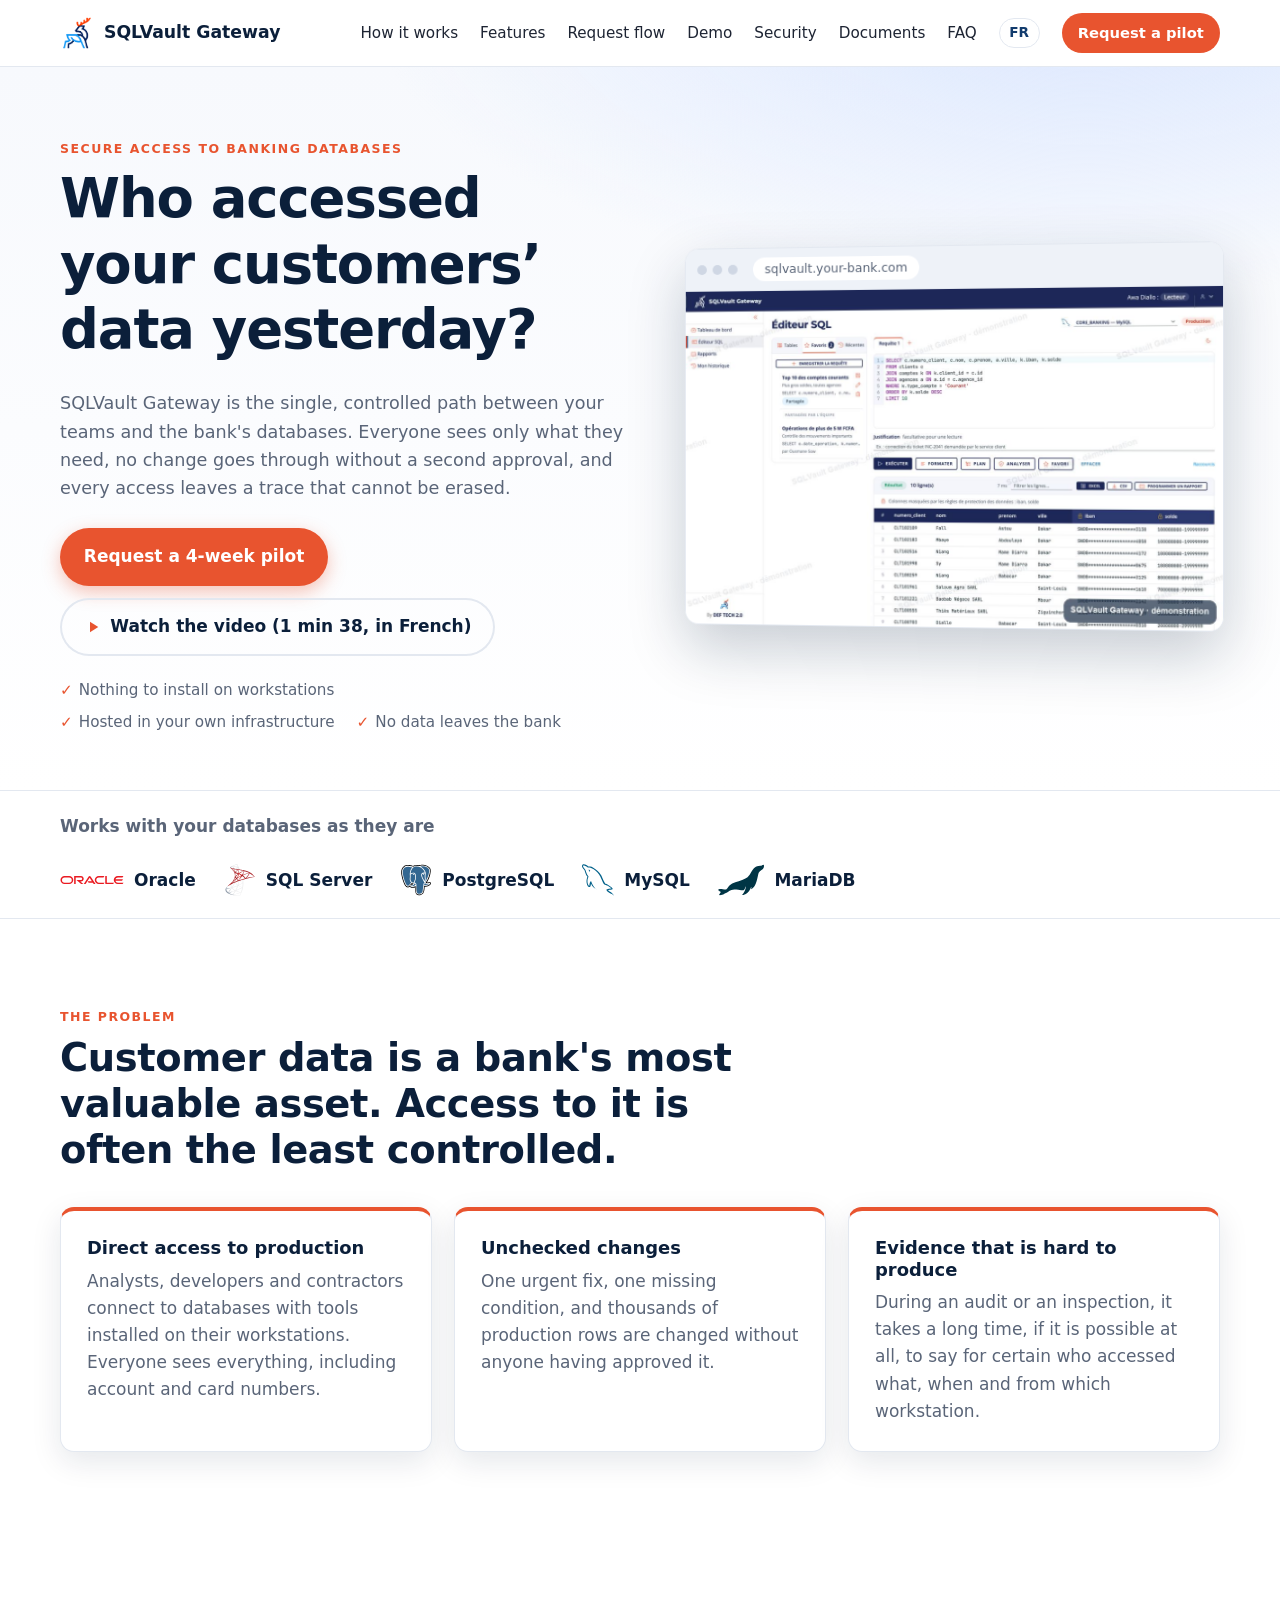
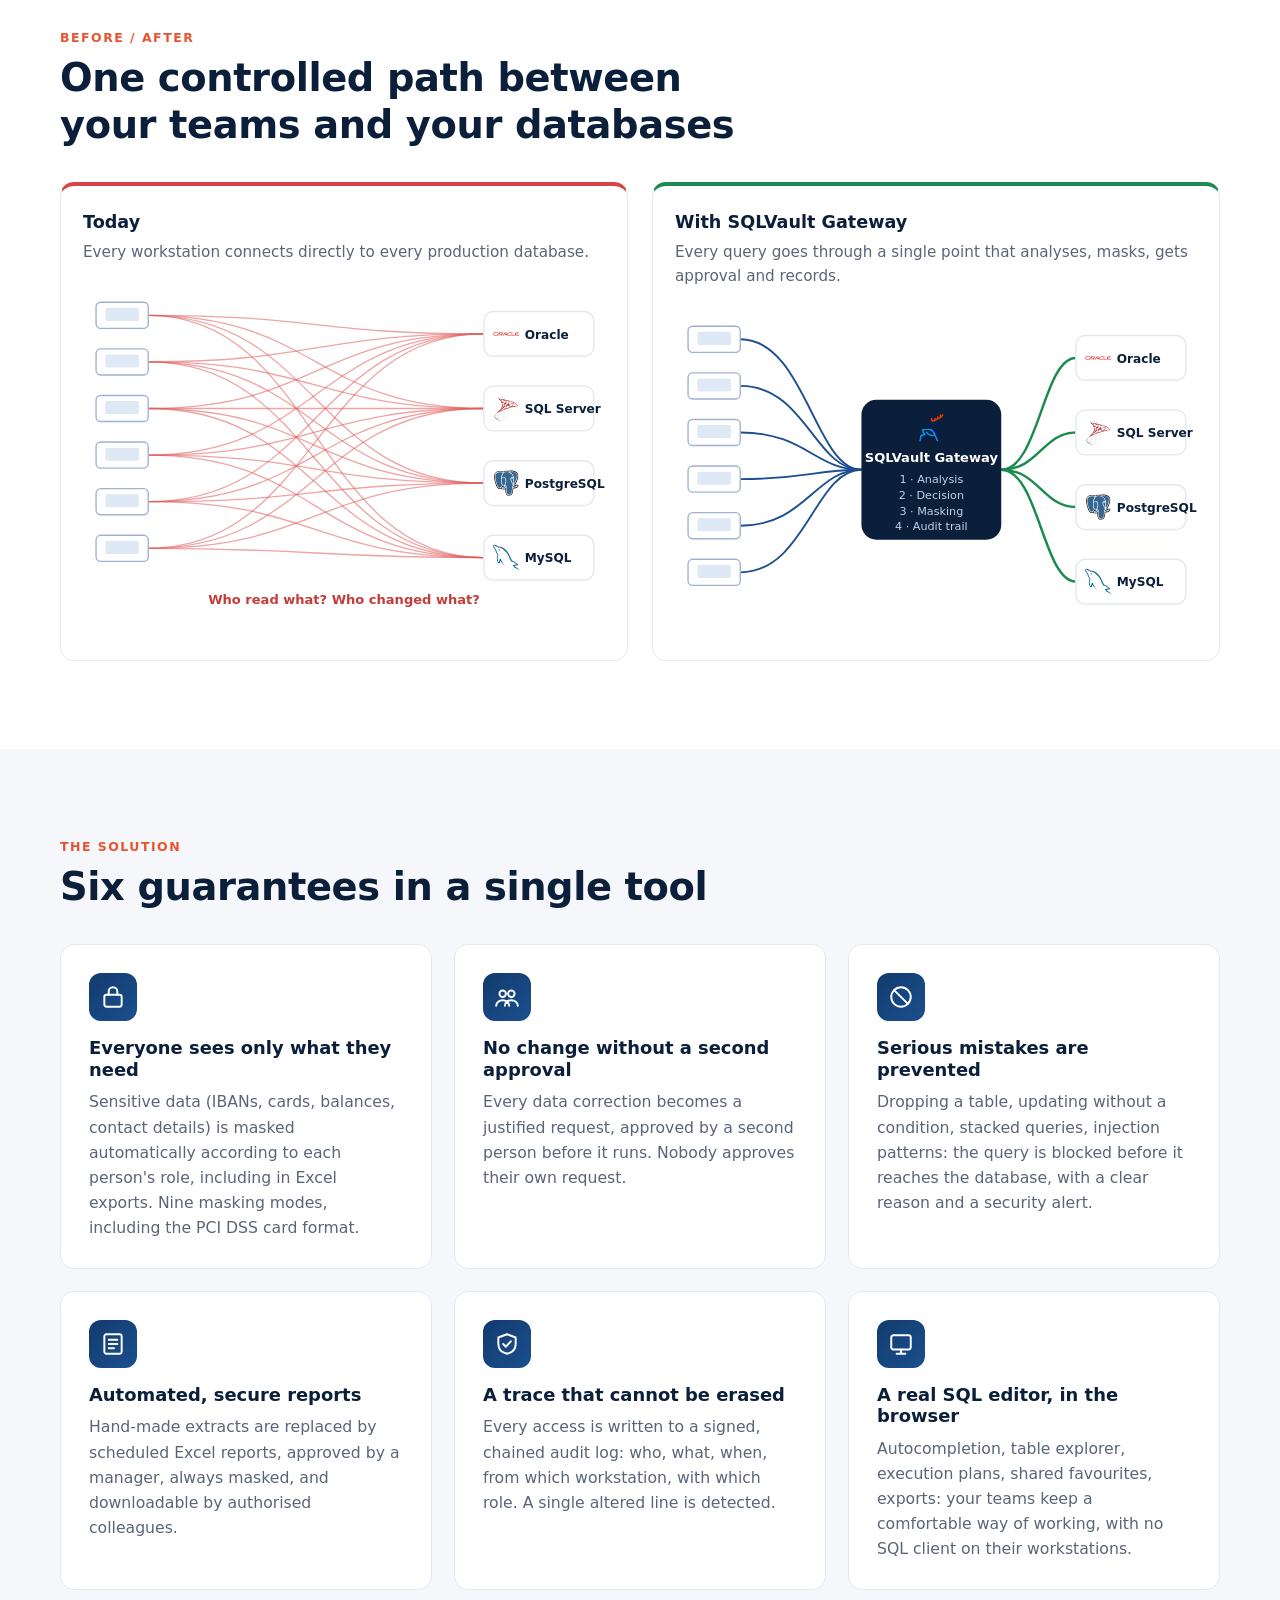
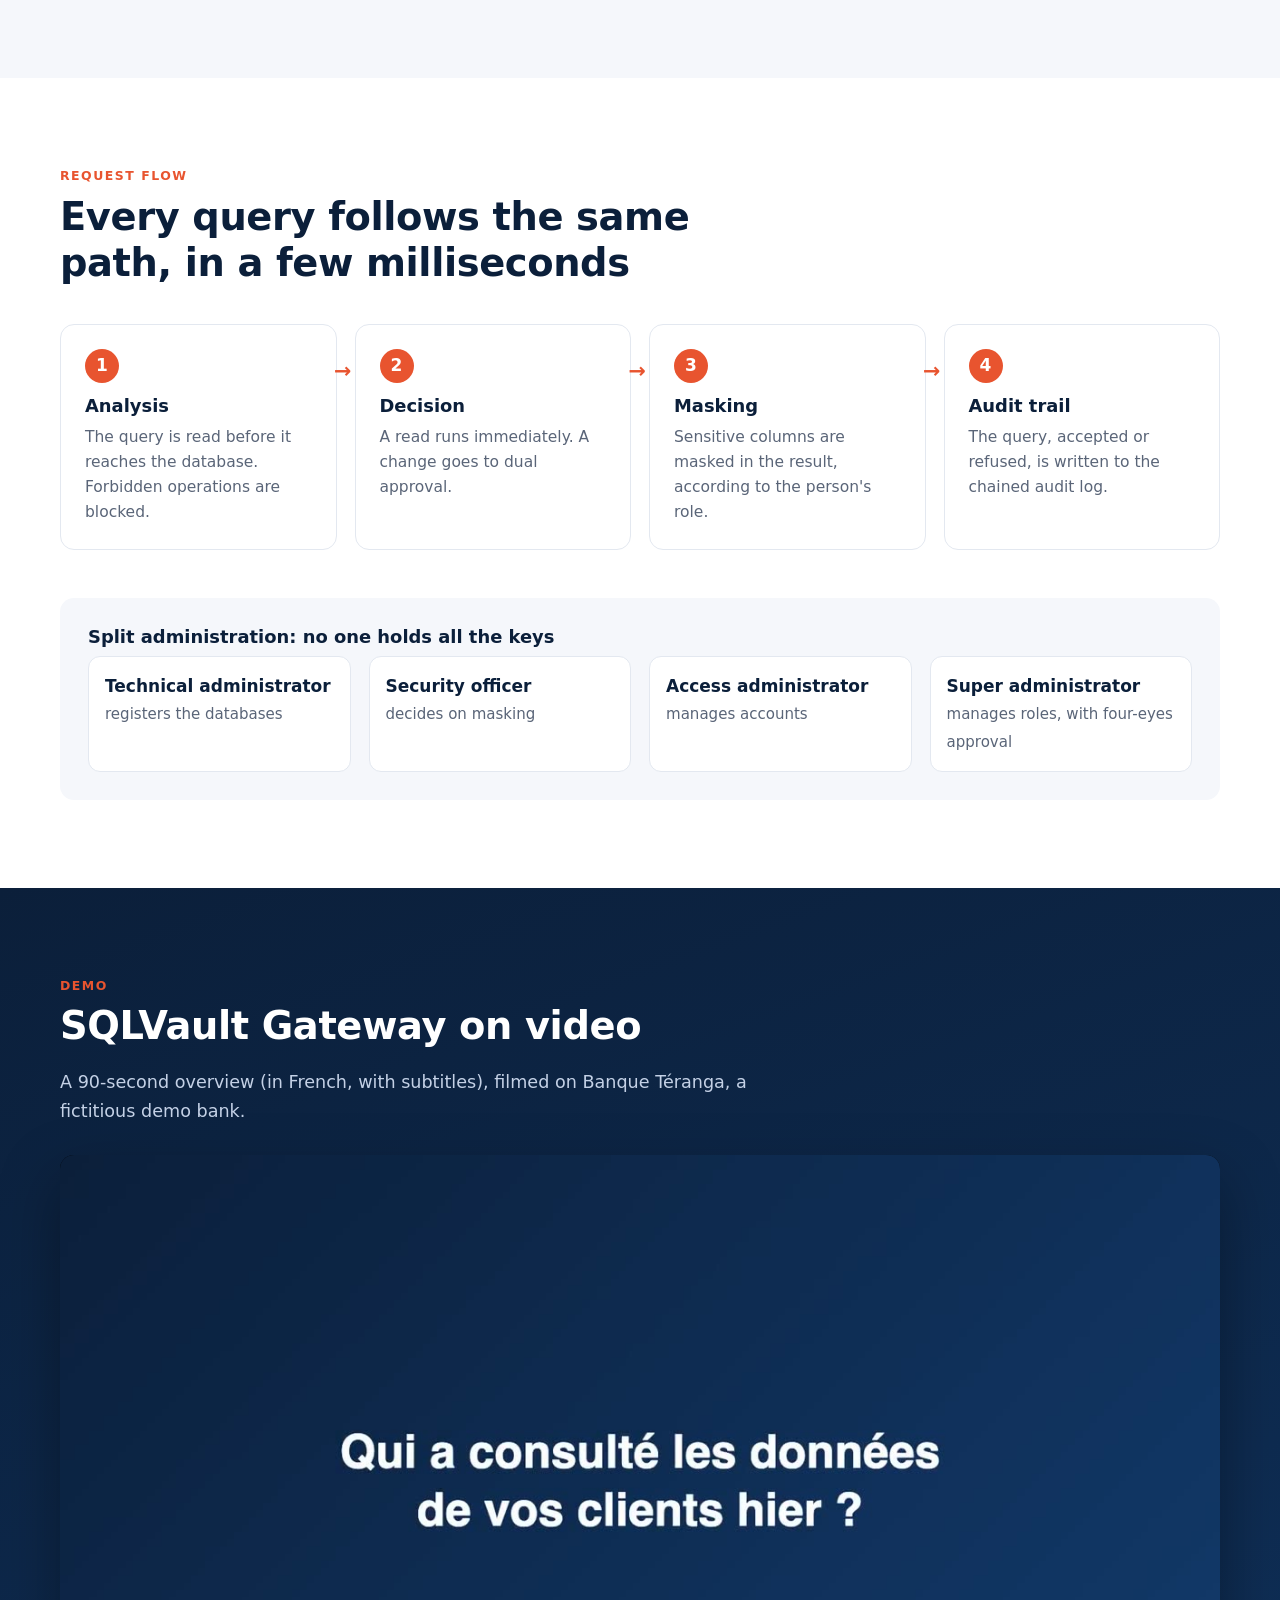
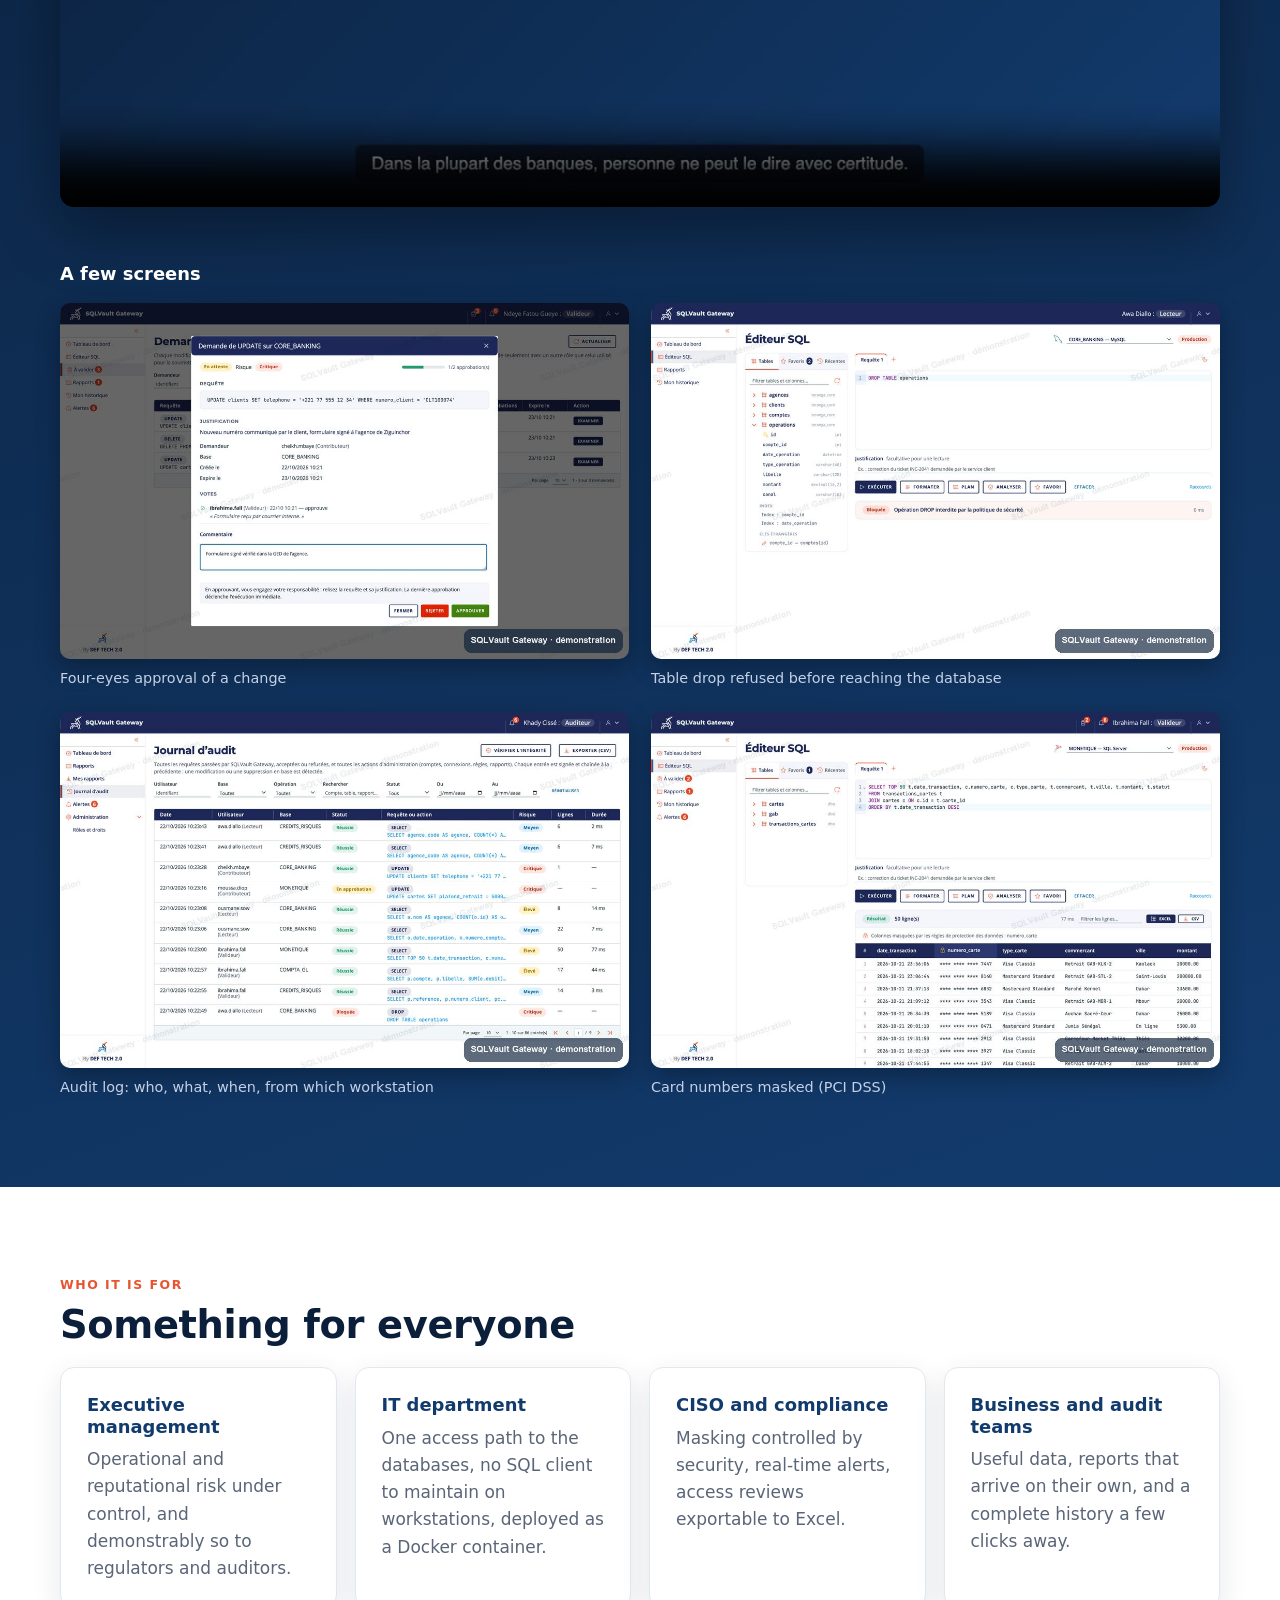
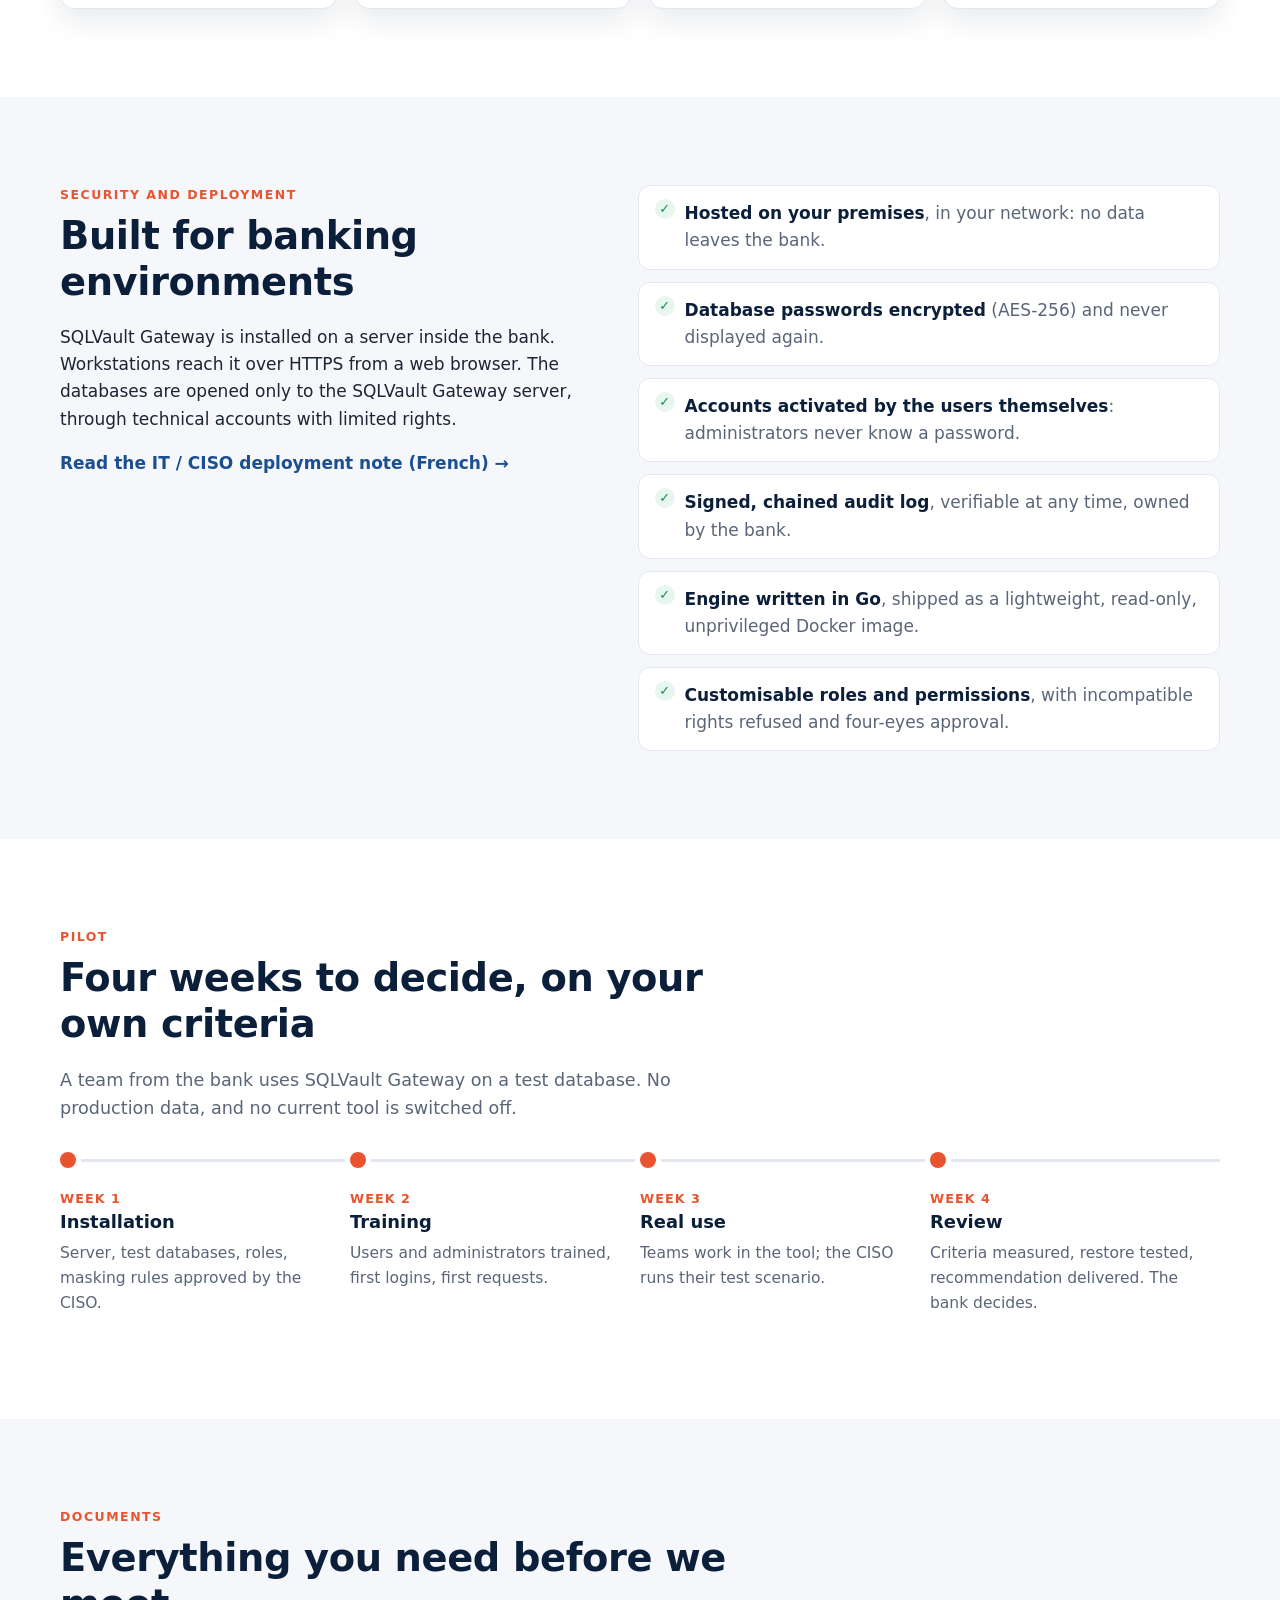
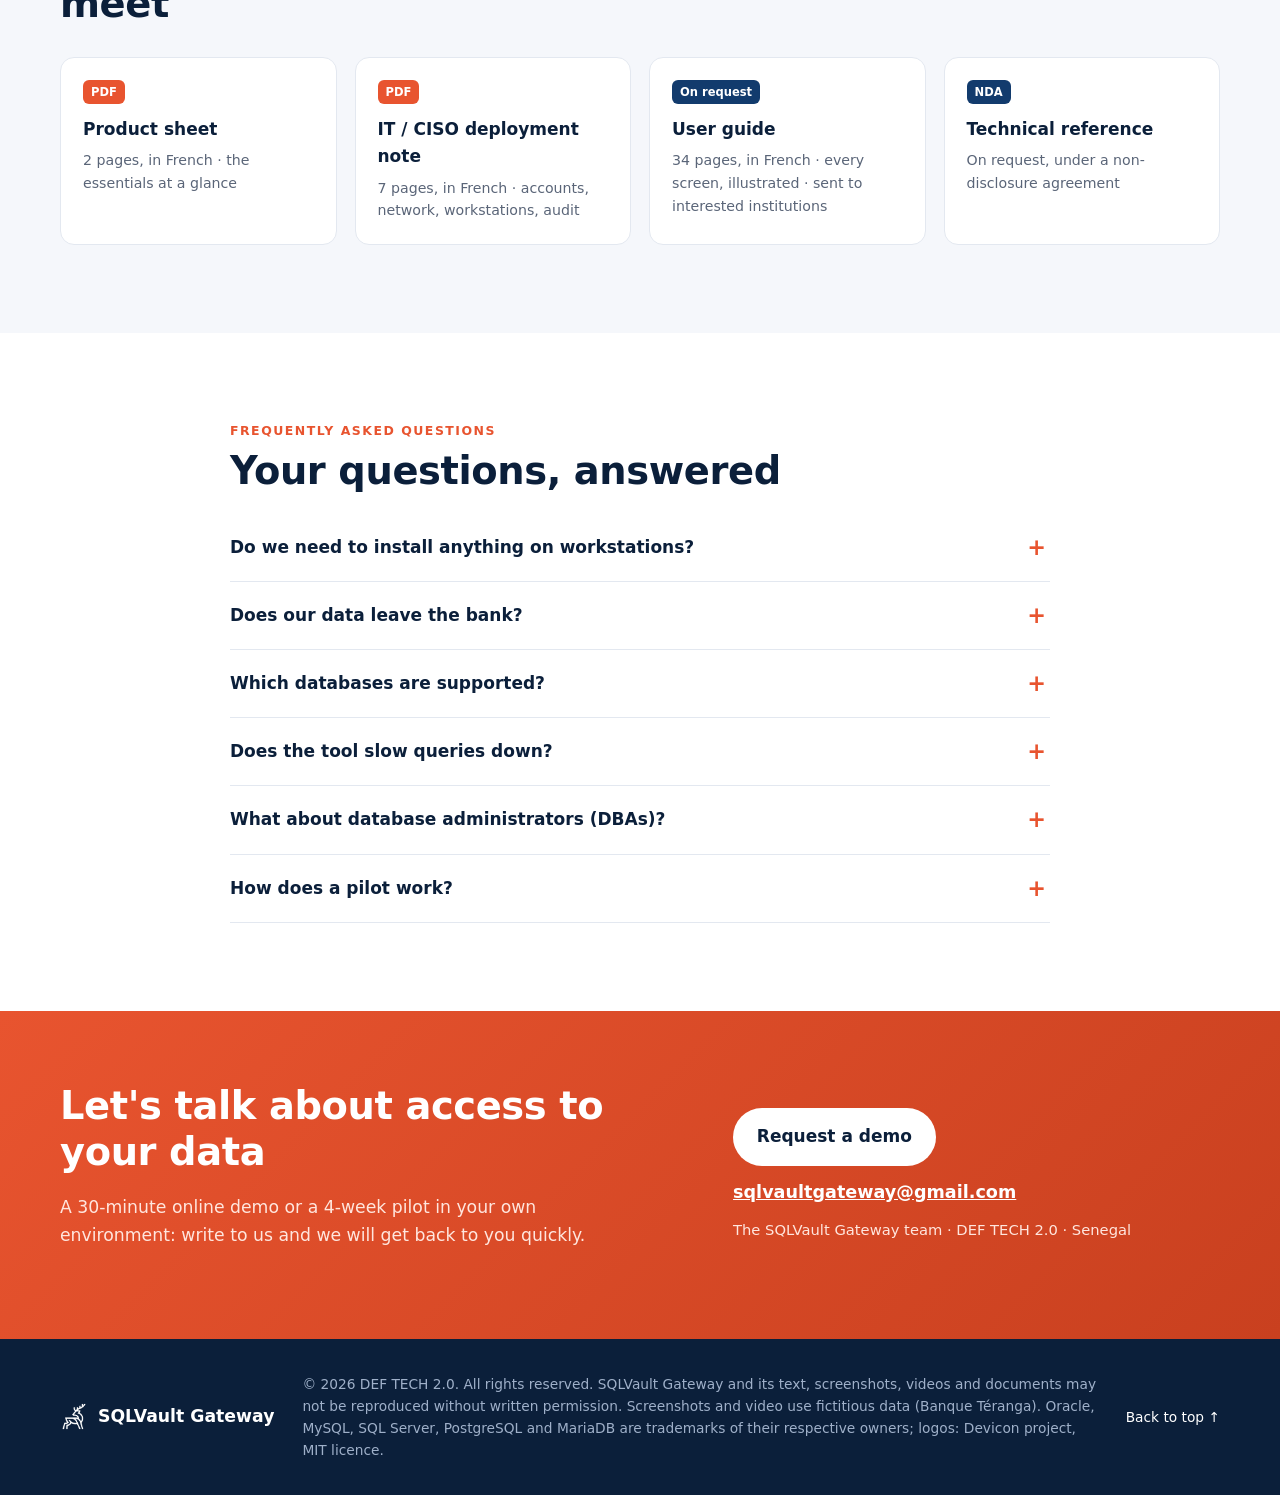
==== en/index.html @ 085942de "Add files via upload" ====
<!doctype html>
<html lang="en">
<head>
  <meta charset="utf-8">
  <meta name="viewport" content="width=device-width, initial-scale=1">
  <title>SQLVault Gateway · Secure access to banking databases</title>
  <meta name="description" content="SQLVault Gateway controls and records every access to a bank's databases: sensitive data masked, every change approved by a second person, automated reports and a tamper-evident audit log. Oracle, SQL Server, PostgreSQL, MySQL, MariaDB.">
  <link rel="canonical" href="https://sqlvaultgateway.github.io/en/">
  <link rel="alternate" hreflang="fr" href="https://sqlvaultgateway.github.io/">
  <link rel="alternate" hreflang="en" href="https://sqlvaultgateway.github.io/en/">
  <link rel="alternate" hreflang="x-default" href="https://sqlvaultgateway.github.io/">
  <link rel="icon" href="../favicon.ico">
  <meta name="theme-color" content="#0b1f3a">
  <meta property="og:type" content="website">
  <meta property="og:locale" content="en_US">
  <meta property="og:site_name" content="SQLVault Gateway">
  <meta property="og:title" content="SQLVault Gateway · Who accessed your customers' data yesterday?">
  <meta property="og:description" content="Sensitive data masking, four-eyes approval, automated reports and a tamper-evident audit log, for every database in the bank.">
  <meta property="og:url" content="https://sqlvaultgateway.github.io/en/">
  <meta property="og:image" content="https://sqlvaultgateway.github.io/assets/img/og-cover.jpg">
  <meta name="twitter:card" content="summary_large_image">
  <link rel="stylesheet" href="../assets/style.css">
  <script type="application/ld+json">
  {"@context":"https://schema.org","@type":"SoftwareApplication","name":"SQLVault Gateway","applicationCategory":"SecurityApplication",
   "operatingSystem":"Linux (Docker)","description":"Secure access gateway for banking databases: masking, dual approval, scheduled reports, chained audit log.",
   "publisher":{"@type":"Organization","name":"DEF TECH 2.0","email":"sqlvaultgateway@gmail.com"},"url":"https://sqlvaultgateway.github.io/en/","inLanguage":"en"}
  </script>
</head>
<body>
<a class="skip" href="#contenu">Skip to content</a>

<header class="nav" id="haut">
  <div class="wrap nav-in">
    <a class="brand" href="#haut" aria-label="SQLVault Gateway, home"><img src="../assets/img/logo-primaire.png" alt="" width="34" height="34"><span>SQLVault Gateway</span></a>
    <button class="burger" aria-label="Open menu" aria-expanded="false" aria-controls="menu"><span></span><span></span><span></span></button>
    <nav id="menu" aria-label="Main navigation">
      <a href="#architecture">How it works</a>
      <a href="#fonctions">Features</a>
      <a href="#fonctionnement">Request flow</a>
      <a href="#demo">Demo</a>
      <a href="#securite">Security</a>
      <a href="#documents">Documents</a>
      <a href="#faq">FAQ</a>
      <a class="lang" href="../" hreflang="fr" lang="fr">FR</a>
      <a class="btn btn-sm" href="#contact">Request a pilot</a>
    </nav>
  </div>
</header>

<main id="contenu">

<!-- Accroche -->
<section class="hero">
  <div class="wrap hero-in">
    <div class="hero-text">
      <p class="kicker">Secure access to banking databases</p>
      <h1>Who accessed your customers’ data yesterday?</h1>
      <p class="lead">SQLVault Gateway is the single, controlled path between your teams and the bank's databases. Everyone sees only what they need, no change goes through without a second approval, and every access leaves a trace that cannot be erased.</p>
      <div class="cta">
        <a class="btn" href="#contact">Request a 4-week pilot</a>
        <a class="btn btn-ghost" href="#demo"><svg viewBox="0 0 24 24" aria-hidden="true"><path d="M8 5v14l11-7z"/></svg>Watch the video (1 min 38, in French)</a>
      </div>
      <ul class="hero-points">
        <li>Nothing to install on workstations</li>
        <li>Hosted in your own infrastructure</li>
        <li>No data leaves the bank</li>
      </ul>
    </div>
    <figure class="shot hero-shot">
      <div class="shot-bar"><i></i><i></i><i></i><span>sqlvault.your-bank.com</span></div>
      <img src="../assets/img/05-editeur-resultat-masque.jpg" alt="SQLVault Gateway SQL editor: IBAN and balances masked for an analyst" width="1200" height="750">
    </figure>
  </div>
</section>

<!-- Moteurs -->
<section class="engines" aria-label="Supported databases">
  <div class="wrap engines-in">
    <p>Works with your databases as they are</p>
    <ul>
      <li><img src="../assets/db/oracle.svg" alt="" width="40" height="40">Oracle</li>
      <li><img src="../assets/db/mssql.svg" alt="" width="40" height="40">SQL Server</li>
      <li><img src="../assets/db/postgresql.svg" alt="" width="40" height="40">PostgreSQL</li>
      <li><img src="../assets/db/mysql.svg" alt="" width="40" height="40">MySQL</li>
      <li><img src="../assets/db/mariadb.svg" alt="" width="40" height="40">MariaDB</li>
    </ul>
  </div>
</section>

<!-- Problème -->
<section class="section" id="probleme">
  <div class="wrap">
    <p class="kicker">The problem</p>
    <h2>Customer data is a bank's most valuable asset. Access to it is often the least controlled.</h2>
    <div class="grid3">
      <article class="card">
        <h3>Direct access to production</h3>
        <p>Analysts, developers and contractors connect to databases with tools installed on their workstations. Everyone sees everything, including account and card numbers.</p>
      </article>
      <article class="card">
        <h3>Unchecked changes</h3>
        <p>One urgent fix, one missing condition, and thousands of production rows are changed without anyone having approved it.</p>
      </article>
      <article class="card">
        <h3>Evidence that is hard to produce</h3>
        <p>During an audit or an inspection, it takes a long time, if it is possible at all, to say for certain who accessed what, when and from which workstation.</p>
      </article>
    </div>
  </div>
</section>

<!-- Avant / après -->
<section class="section arch" id="architecture">
  <div class="wrap">
    <p class="kicker">Before / after</p>
    <h2>One controlled path between your teams and your databases</h2>
    <div class="arch-grid">
      <figure class="arch-panel arch-before">
        <figcaption><strong>Today</strong><span>Every workstation connects directly to every production database.</span></figcaption>
        <svg viewBox="0 0 560 360" role="img" aria-label="Six workstations connected directly to the four production databases through a tangle of crossing connections">
          <g class="lines-bad"><path d="M70 40 C 250 40, 250 60, 430 60"/><path d="M70 40 C 250 40, 250 140, 430 140"/><path d="M70 40 C 250 40, 250 220, 430 220"/><path d="M70 40 C 250 40, 250 300, 430 300"/><path d="M70 90 C 250 90, 250 60, 430 60"/><path d="M70 90 C 250 90, 250 140, 430 140"/><path d="M70 90 C 250 90, 250 220, 430 220"/><path d="M70 90 C 250 90, 250 300, 430 300"/><path d="M70 140 C 250 140, 250 60, 430 60"/><path d="M70 140 C 250 140, 250 140, 430 140"/><path d="M70 140 C 250 140, 250 220, 430 220"/><path d="M70 140 C 250 140, 250 300, 430 300"/><path d="M70 190 C 250 190, 250 60, 430 60"/><path d="M70 190 C 250 190, 250 140, 430 140"/><path d="M70 190 C 250 190, 250 220, 430 220"/><path d="M70 190 C 250 190, 250 300, 430 300"/><path d="M70 240 C 250 240, 250 60, 430 60"/><path d="M70 240 C 250 240, 250 140, 430 140"/><path d="M70 240 C 250 240, 250 220, 430 220"/><path d="M70 240 C 250 240, 250 300, 430 300"/><path d="M70 290 C 250 290, 250 60, 430 60"/><path d="M70 290 C 250 290, 250 140, 430 140"/><path d="M70 290 C 250 290, 250 220, 430 220"/><path d="M70 290 C 250 290, 250 300, 430 300"/></g>
          <g class="post"><rect x="14" y="26" width="56" height="28" rx="5"/><rect x="24" y="32" width="36" height="14" rx="2" class="screen"/></g><g class="post"><rect x="14" y="76" width="56" height="28" rx="5"/><rect x="24" y="82" width="36" height="14" rx="2" class="screen"/></g><g class="post"><rect x="14" y="126" width="56" height="28" rx="5"/><rect x="24" y="132" width="36" height="14" rx="2" class="screen"/></g><g class="post"><rect x="14" y="176" width="56" height="28" rx="5"/><rect x="24" y="182" width="36" height="14" rx="2" class="screen"/></g><g class="post"><rect x="14" y="226" width="56" height="28" rx="5"/><rect x="24" y="232" width="36" height="14" rx="2" class="screen"/></g><g class="post"><rect x="14" y="276" width="56" height="28" rx="5"/><rect x="24" y="282" width="36" height="14" rx="2" class="screen"/></g>
          <g class="db"><rect x="430" y="36" width="118" height="48" rx="10"/><image href="../assets/db/oracle.svg" x="440" y="46" width="28" height="28"/><text x="474" y="65">Oracle</text></g><g class="db"><rect x="430" y="116" width="118" height="48" rx="10"/><image href="../assets/db/mssql.svg" x="440" y="126" width="28" height="28"/><text x="474" y="145">SQL Server</text></g><g class="db"><rect x="430" y="196" width="118" height="48" rx="10"/><image href="../assets/db/postgresql.svg" x="440" y="206" width="28" height="28"/><text x="474" y="225">PostgreSQL</text></g><g class="db"><rect x="430" y="276" width="118" height="48" rx="10"/><image href="../assets/db/mysql.svg" x="440" y="286" width="28" height="28"/><text x="474" y="305">MySQL</text></g>
          <text x="280" y="350" text-anchor="middle" class="warn">Who read what? Who changed what?</text>
        </svg>
      </figure>
      <figure class="arch-panel arch-after">
        <figcaption><strong>With SQLVault Gateway</strong><span>Every query goes through a single point that analyses, masks, gets approval and records.</span></figcaption>
        <svg viewBox="0 0 560 360" role="img" aria-label="Six workstations connected to SQLVault Gateway, the only access point to the four production databases">
          <g class="lines-in"><path d="M70 40 C 140 40, 150 180, 200 180"/><path d="M70 90 C 140 90, 150 180, 200 180"/><path d="M70 140 C 140 140, 150 180, 200 180"/><path d="M70 190 C 140 190, 150 180, 200 180"/><path d="M70 240 C 140 240, 150 180, 200 180"/><path d="M70 290 C 140 290, 150 180, 200 180"/></g>
          <g class="lines-out"><path d="M350 180 C 390 180, 395 60, 430 60"/><path d="M350 180 C 390 180, 395 140, 430 140"/><path d="M350 180 C 390 180, 395 220, 430 220"/><path d="M350 180 C 390 180, 395 300, 430 300"/></g>
          <g class="post"><rect x="14" y="26" width="56" height="28" rx="5"/><rect x="24" y="32" width="36" height="14" rx="2" class="screen"/></g><g class="post"><rect x="14" y="76" width="56" height="28" rx="5"/><rect x="24" y="82" width="36" height="14" rx="2" class="screen"/></g><g class="post"><rect x="14" y="126" width="56" height="28" rx="5"/><rect x="24" y="132" width="36" height="14" rx="2" class="screen"/></g><g class="post"><rect x="14" y="176" width="56" height="28" rx="5"/><rect x="24" y="182" width="36" height="14" rx="2" class="screen"/></g><g class="post"><rect x="14" y="226" width="56" height="28" rx="5"/><rect x="24" y="232" width="36" height="14" rx="2" class="screen"/></g><g class="post"><rect x="14" y="276" width="56" height="28" rx="5"/><rect x="24" y="282" width="36" height="14" rx="2" class="screen"/></g>
          <g class="db"><rect x="430" y="36" width="118" height="48" rx="10"/><image href="../assets/db/oracle.svg" x="440" y="46" width="28" height="28"/><text x="474" y="65">Oracle</text></g><g class="db"><rect x="430" y="116" width="118" height="48" rx="10"/><image href="../assets/db/mssql.svg" x="440" y="126" width="28" height="28"/><text x="474" y="145">SQL Server</text></g><g class="db"><rect x="430" y="196" width="118" height="48" rx="10"/><image href="../assets/db/postgresql.svg" x="440" y="206" width="28" height="28"/><text x="474" y="225">PostgreSQL</text></g><g class="db"><rect x="430" y="276" width="118" height="48" rx="10"/><image href="../assets/db/mysql.svg" x="440" y="286" width="28" height="28"/><text x="474" y="305">MySQL</text></g>
          <g class="gw"><rect x="200" y="105" width="150" height="150" rx="16"/><image href="../assets/img/logo-primaire.png" x="257" y="117" width="36" height="36"/>
            <text x="275" y="172" text-anchor="middle" class="gw-name">SQLVault Gateway</text>
            <text x="275" y="194" text-anchor="middle" class="gw-step">1 · Analysis</text><text x="275" y="211" text-anchor="middle" class="gw-step">2 · Decision</text>
            <text x="275" y="228" text-anchor="middle" class="gw-step">3 · Masking</text><text x="275" y="245" text-anchor="middle" class="gw-step">4 · Audit trail</text></g>
        </svg>
      </figure>
    </div>
  </div>
</section>

<!-- Fonctionnalités -->
<section class="section alt" id="fonctions">
  <div class="wrap">
    <p class="kicker">The solution</p>
    <h2>Six guarantees in a single tool</h2>
    <div class="features">
      <article class="feature">
        <span class="ico"><svg viewBox="0 0 24 24"><rect x="4" y="10" width="16" height="11" rx="2"/><path d="M8 10V7a4 4 0 0 1 8 0v3"/></svg></span>
        <h3>Everyone sees only what they need</h3>
        <p>Sensitive data (IBANs, cards, balances, contact details) is masked automatically according to each person's role, including in Excel exports. Nine masking modes, including the PCI DSS card format.</p>
      </article>
      <article class="feature">
        <span class="ico"><svg viewBox="0 0 24 24"><circle cx="8" cy="9" r="3"/><circle cx="16" cy="9" r="3"/><path d="M2 20c0-3 3-5 6-5s6 2 6 5M10 20c0-3 3-5 6-5s6 2 6 5"/></svg></span>
        <h3>No change without a second approval</h3>
        <p>Every data correction becomes a justified request, approved by a second person before it runs. Nobody approves their own request.</p>
      </article>
      <article class="feature">
        <span class="ico"><svg viewBox="0 0 24 24"><circle cx="12" cy="12" r="9"/><path d="M5.6 5.6l12.8 12.8"/></svg></span>
        <h3>Serious mistakes are prevented</h3>
        <p>Dropping a table, updating without a condition, stacked queries, injection patterns: the query is blocked before it reaches the database, with a clear reason and a security alert.</p>
      </article>
      <article class="feature">
        <span class="ico"><svg viewBox="0 0 24 24"><rect x="4" y="3" width="16" height="18" rx="2"/><path d="M8 8h8M8 12h8M8 16h5"/></svg></span>
        <h3>Automated, secure reports</h3>
        <p>Hand-made extracts are replaced by scheduled Excel reports, approved by a manager, always masked, and downloadable by authorised colleagues.</p>
      </article>
      <article class="feature">
        <span class="ico"><svg viewBox="0 0 24 24"><path d="M12 3l8 3v6c0 5-3.5 8-8 9-4.5-1-8-4-8-9V6z"/><path d="M8.5 12l2.5 2.5 4.5-5"/></svg></span>
        <h3>A trace that cannot be erased</h3>
        <p>Every access is written to a signed, chained audit log: who, what, when, from which workstation, with which role. A single altered line is detected.</p>
      </article>
      <article class="feature">
        <span class="ico"><svg viewBox="0 0 24 24"><rect x="3" y="4" width="18" height="13" rx="2"/><path d="M8 21h8M12 17v4"/></svg></span>
        <h3>A real SQL editor, in the browser</h3>
        <p>Autocompletion, table explorer, execution plans, shared favourites, exports: your teams keep a comfortable way of working, with no SQL client on their workstations.</p>
      </article>
    </div>
  </div>
</section>

<!-- Fonctionnement -->
<section class="section" id="fonctionnement">
  <div class="wrap">
    <p class="kicker">Request flow</p>
    <h2>Every query follows the same path, in a few milliseconds</h2>
    <ol class="steps">
      <li><b>1</b><h3>Analysis</h3><p>The query is read before it reaches the database. Forbidden operations are blocked.</p></li>
      <li><b>2</b><h3>Decision</h3><p>A read runs immediately. A change goes to dual approval.</p></li>
      <li><b>3</b><h3>Masking</h3><p>Sensitive columns are masked in the result, according to the person's role.</p></li>
      <li><b>4</b><h3>Audit trail</h3><p>The query, accepted or refused, is written to the chained audit log.</p></li>
    </ol>
    <div class="roles">
      <h3>Split administration: no one holds all the keys</h3>
      <div class="grid4">
        <div><strong>Technical administrator</strong><span>registers the databases</span></div>
        <div><strong>Security officer</strong><span>decides on masking</span></div>
        <div><strong>Access administrator</strong><span>manages accounts</span></div>
        <div><strong>Super administrator</strong><span>manages roles, with four-eyes approval</span></div>
      </div>
    </div>
  </div>
</section>

<!-- Démo -->
<section class="section dark" id="demo">
  <div class="wrap">
    <p class="kicker">Demo</p>
    <h2>SQLVault Gateway on video</h2>
    <p class="sub">A 90-second overview (in French, with subtitles), filmed on Banque Téranga, a fictitious demo bank.</p>
    <div class="video">
      <video controls preload="none" poster="../assets/img/video-poster.jpg" playsinline>
        <source src="../assets/video/presentation.mp4" type="video/mp4">
        Your browser cannot play this video. <a href="../assets/video/presentation.mp4">Download the video</a>.
      </video>
    </div>
    <h3 class="gal-title">A few screens</h3>
    <div class="gallery">
      <figure><button data-full="../assets/img/19-examen-demande.jpg"><img loading="lazy" src="../assets/img/19-examen-demande.jpg" alt="A validator reviewing a change request" width="1100" height="688"></button><figcaption>Four-eyes approval of a change</figcaption></figure>
      <figure><button data-full="../assets/img/11-requete-bloquee.jpg"><img loading="lazy" src="../assets/img/11-requete-bloquee.jpg" alt="Table drop refused by the security policy" width="1100" height="688"></button><figcaption>Table drop refused before reaching the database</figcaption></figure>
      <figure><button data-full="../assets/img/26-journal-audit.jpg"><img loading="lazy" src="../assets/img/26-journal-audit.jpg" alt="Audit log seen by an auditor" width="1100" height="688"></button><figcaption>Audit log: who, what, when, from which workstation</figcaption></figure>
      <figure><button data-full="../assets/img/12c-sqlserver-monetique.jpg"><img loading="lazy" src="../assets/img/12c-sqlserver-monetique.jpg" alt="Card numbers masked on SQL Server" width="1100" height="688"></button><figcaption>Card numbers masked (PCI DSS)</figcaption></figure>
    </div>
  </div>
</section>

<!-- Pour qui -->
<section class="section" id="pour-qui">
  <div class="wrap">
    <p class="kicker">Who it is for</p>
    <h2>Something for everyone</h2>
    <div class="grid4 who">
      <article class="card"><h3>Executive management</h3><p>Operational and reputational risk under control, and demonstrably so to regulators and auditors.</p></article>
      <article class="card"><h3>IT department</h3><p>One access path to the databases, no SQL client to maintain on workstations, deployed as a Docker container.</p></article>
      <article class="card"><h3>CISO and compliance</h3><p>Masking controlled by security, real-time alerts, access reviews exportable to Excel.</p></article>
      <article class="card"><h3>Business and audit teams</h3><p>Useful data, reports that arrive on their own, and a complete history a few clicks away.</p></article>
    </div>
  </div>
</section>

<!-- Sécurité -->
<section class="section alt" id="securite">
  <div class="wrap two">
    <div>
      <p class="kicker">Security and deployment</p>
      <h2>Built for banking environments</h2>
      <p>SQLVault Gateway is installed on a server inside the bank. Workstations reach it over HTTPS from a web browser. The databases are opened only to the SQLVault Gateway server, through technical accounts with limited rights.</p>
      <a class="link" href="../assets/docs/SQLVault-Gateway-Note-DSI-RSSI.pdf">Read the IT / CISO deployment note (French) →</a>
    </div>
    <ul class="checks">
      <li><b>Hosted on your premises</b>, in your network: no data leaves the bank.</li>
      <li><b>Database passwords encrypted</b> (AES-256) and never displayed again.</li>
      <li><b>Accounts activated by the users themselves</b>: administrators never know a password.</li>
      <li><b>Signed, chained audit log</b>, verifiable at any time, owned by the bank.</li>
      <li><b>Engine written in Go</b>, shipped as a lightweight, read-only, unprivileged Docker image.</li>
      <li><b>Customisable roles and permissions</b>, with incompatible rights refused and four-eyes approval.</li>
    </ul>
  </div>
</section>

<!-- Pilote -->
<section class="section" id="pilote">
  <div class="wrap">
    <p class="kicker">Pilot</p>
    <h2>Four weeks to decide, on your own criteria</h2>
    <p class="sub">A team from the bank uses SQLVault Gateway on a test database. No production data, and no current tool is switched off.</p>
    <ol class="timeline">
      <li><span>Week 1</span><h3>Installation</h3><p>Server, test databases, roles, masking rules approved by the CISO.</p></li>
      <li><span>Week 2</span><h3>Training</h3><p>Users and administrators trained, first logins, first requests.</p></li>
      <li><span>Week 3</span><h3>Real use</h3><p>Teams work in the tool; the CISO runs their test scenario.</p></li>
      <li><span>Week 4</span><h3>Review</h3><p>Criteria measured, restore tested, recommendation delivered. The bank decides.</p></li>
    </ol>
  </div>
</section>

<!-- Documents -->
<section class="section alt" id="documents">
  <div class="wrap">
    <p class="kicker">Documents</p>
    <h2>Everything you need before we meet</h2>
    <div class="docs">
      <a class="doc" href="../assets/docs/SQLVault-Gateway-Fiche-produit.pdf"><span class="pdf">PDF</span><strong>Product sheet</strong><small>2 pages, in French · the essentials at a glance</small></a>
      <a class="doc" href="../assets/docs/SQLVault-Gateway-Note-DSI-RSSI.pdf"><span class="pdf">PDF</span><strong>IT / CISO deployment note</strong><small>7 pages, in French · accounts, network, workstations, audit</small></a>
      <a class="doc doc-ask" href="mailto:sqlvaultgateway@gmail.com?subject=SQLVault%20Gateway%20user%20guide%20request"><span class="pdf">On request</span><strong>User guide</strong><small>34 pages, in French · every screen, illustrated · sent to interested institutions</small></a>
      <a class="doc doc-ask" href="mailto:sqlvaultgateway@gmail.com?subject=SQLVault%20Gateway%20technical%20document%20request"><span class="pdf">NDA</span><strong>Technical reference</strong><small>On request, under a non-disclosure agreement</small></a>
    </div>
  </div>
</section>

<!-- FAQ -->
<section class="section" id="faq">
  <div class="wrap narrow">
    <p class="kicker">Frequently asked questions</p>
    <h2>Your questions, answered</h2>
    <details><summary>Do we need to install anything on workstations?</summary><p>No. A recent browser is enough. SQLVault Gateway is installed on a server inside the bank and used over HTTPS.</p></details>
    <details><summary>Does our data leave the bank?</summary><p>No. The tool is hosted in your infrastructure, and DEF TECH does not need access to your data, including during the pilot.</p></details>
    <details><summary>Which databases are supported?</summary><p>Oracle, SQL Server, PostgreSQL, MySQL and MariaDB, with or without TLS encryption. The same screen and the same rules apply to all of them.</p></details>
    <details><summary>Does the tool slow queries down?</summary><p>Analysis and masking add a few milliseconds. Large results are streamed, and full exports are produced on the server.</p></details>
    <details><summary>What about database administrators (DBAs)?</summary><p>Schema changes and emergency access go through dedicated, recorded channels (bastion host, password vault). The IT / CISO note describes the full set-up.</p></details>
    <details><summary>How does a pilot work?</summary><p>Four weeks on a test database, with 5 to 10 users and success criteria agreed on day one with your IT department and your CISO.</p></details>
  </div>
</section>

<!-- Contact -->
<section class="section contact" id="contact">
  <div class="wrap contact-in">
    <div>
      <h2>Let's talk about access to your data</h2>
      <p>A 30-minute online demo or a 4-week pilot in your own environment: write to us and we will get back to you quickly.</p>
    </div>
    <div class="contact-box">
      <a class="btn btn-light" href="mailto:sqlvaultgateway@gmail.com?subject=SQLVault%20Gateway%20demo%20request">Request a demo</a>
      <a class="mail" href="mailto:sqlvaultgateway@gmail.com">sqlvaultgateway@gmail.com</a>
      <span>The SQLVault Gateway team · DEF TECH 2.0 · Senegal</span>
    </div>
  </div>
</section>

</main>

<footer class="foot">
  <div class="wrap foot-in">
    <div class="brand"><img src="../assets/img/logo-blanc.png" alt="" width="28" height="28"><span>SQLVault Gateway</span></div>
    <p>© 2026 DEF TECH 2.0. All rights reserved. SQLVault Gateway and its text, screenshots, videos and documents may not be reproduced without written permission. Screenshots and video use fictitious data (Banque Téranga). Oracle, MySQL, SQL Server, PostgreSQL and MariaDB are trademarks of their respective owners; logos: Devicon project, MIT licence.</p>
    <a href="#haut">Back to top ↑</a>
  </div>
</footer>

<dialog class="lightbox" aria-label="Enlarged screenshot"><img alt=""><button aria-label="Close">×</button></dialog>
<script src="../assets/site.js" defer></script>
</body>
</html>
---- assets/style.css ----
/* SQLVault Gateway — site vitrine. Couleurs de la marque : bleu nuit, bleu, orange. */
:root {
  --navy: #0b1f3a; --blue: #123b6d; --blue-2: #1b4f8f; --orange: #e8542f; --orange-2: #ff7a52;
  --ink: #1d2433; --muted: #5a6578; --line: #e3e8f0; --bg: #ffffff; --bg-alt: #f5f7fb;
  --radius: 14px; --shadow: 0 10px 30px rgba(11, 31, 58, .10);
  font-family: Inter, "Segoe UI", system-ui, -apple-system, Roboto, Arial, sans-serif;
}
* { box-sizing: border-box; }
html { scroll-behavior: smooth; scroll-padding-top: 76px; }
body { margin: 0; color: var(--ink); background: var(--bg); font-size: 17px; line-height: 1.6; -webkit-font-smoothing: antialiased; }
img { max-width: 100%; height: auto; display: block; }
a { color: var(--blue-2); }
h1, h2, h3 { color: var(--navy); line-height: 1.2; margin: 0 0 .5em; }
h1 { font-size: clamp(2.1rem, 4.6vw, 3.4rem); letter-spacing: -.02em; }
h2 { font-size: clamp(1.6rem, 3.2vw, 2.4rem); letter-spacing: -.01em; max-width: 26ch; }
h3 { font-size: 1.12rem; }
p { margin: 0 0 1em; }
.wrap { width: min(1160px, 100% - 32px); margin-inline: auto; }
.narrow { width: min(820px, 100% - 32px); }
.skip { position: absolute; left: -999px; } .skip:focus { left: 16px; top: 12px; z-index: 99; background: #fff; padding: 8px 12px; }
.kicker { text-transform: uppercase; letter-spacing: .12em; font-size: .78rem; font-weight: 700; color: var(--orange); margin-bottom: .6em; }
.sub, .lead { color: var(--muted); font-size: 1.1rem; max-width: 62ch; }

/* Boutons */
.btn { display: inline-flex; align-items: center; gap: .5em; background: var(--orange); color: #fff; text-decoration: none; font-weight: 700;
  padding: .9em 1.4em; border-radius: 999px; box-shadow: 0 6px 18px rgba(232, 84, 47, .35); transition: transform .15s, background .15s; }
.btn:hover { background: var(--orange-2); transform: translateY(-1px); }
.btn-sm { padding: .55em 1.1em; font-size: .92rem; box-shadow: none; }
.btn-ghost { background: transparent; color: var(--navy); box-shadow: inset 0 0 0 2px var(--line); }
.btn-ghost:hover { background: var(--bg-alt); }
.btn-ghost svg { width: 18px; height: 18px; fill: var(--orange); }
.btn-light { background: #fff; color: var(--navy); box-shadow: none; }
.btn-light:hover { background: #ffe9e2; }

/* Navigation */
.nav { position: sticky; top: 0; z-index: 50; background: rgba(255, 255, 255, .9); backdrop-filter: blur(10px); border-bottom: 1px solid var(--line); }
.nav-in { display: flex; align-items: center; justify-content: space-between; height: 66px; }
.brand { display: flex; align-items: center; gap: 10px; font-weight: 800; color: var(--navy); text-decoration: none; font-size: 1.08rem; }
.nav nav { display: flex; align-items: center; gap: 22px; }
.nav nav a:not(.btn) { color: var(--ink); text-decoration: none; font-size: .95rem; font-weight: 500; }
.nav nav a:not(.btn):hover { color: var(--orange); }
.burger { display: none; background: none; border: 0; padding: 8px; cursor: pointer; }
.burger span { display: block; width: 24px; height: 2px; background: var(--navy); margin: 5px 0; transition: .2s; }

/* Accroche */
.hero { background: radial-gradient(1200px 500px at 85% -10%, #dbe7ff 0%, transparent 60%), linear-gradient(180deg, #f7f9fd, #fff); padding: 72px 0 56px; }
.hero-in { display: grid; grid-template-columns: 1.05fr 1fr; gap: 48px; align-items: center; }
.cta { display: flex; flex-wrap: wrap; gap: 12px; margin: 26px 0 22px; }
.hero-points { list-style: none; padding: 0; margin: 0; display: flex; flex-wrap: wrap; gap: 8px 22px; color: var(--muted); font-size: .95rem; }
.hero-points li::before { content: "✓"; color: var(--orange); font-weight: 800; margin-right: 6px; }
.shot { margin: 0; border-radius: var(--radius); overflow: hidden; box-shadow: 0 24px 60px rgba(11, 31, 58, .22); border: 1px solid var(--line); background: #fff; }
.shot-bar { display: flex; align-items: center; gap: 6px; padding: 9px 12px; background: #eef2f8; border-bottom: 1px solid var(--line); }
.shot-bar i { width: 10px; height: 10px; border-radius: 50%; background: #cfd7e4; }
.shot-bar span { margin-left: 10px; font-size: .78rem; color: var(--muted); background: #fff; padding: 2px 12px; border-radius: 999px; }
.hero-shot { transform: perspective(1400px) rotateY(-6deg); }

/* Moteurs */
.engines { border-block: 1px solid var(--line); background: #fff; }
.engines-in { display: flex; align-items: center; justify-content: space-between; gap: 24px; padding: 22px 0; flex-wrap: wrap; }
.engines p { margin: 0; color: var(--muted); font-weight: 600; }
.engines ul { list-style: none; margin: 0; padding: 0; display: flex; gap: 28px; flex-wrap: wrap; }
.engines li { display: flex; align-items: center; gap: 10px; font-weight: 700; color: var(--navy); }
.engines img { width: auto; height: 32px; max-width: 64px; object-fit: contain; }

/* Sections */
.section { padding: 88px 0; }
.alt { background: var(--bg-alt); }
.dark { background: linear-gradient(160deg, var(--navy), var(--blue)); color: #e6edf7; }
.dark h2, .dark h3 { color: #fff; } .dark .sub { color: #c4d1e6; }
.grid3 { display: grid; grid-template-columns: repeat(3, 1fr); gap: 22px; margin-top: 34px; }
.grid4 { display: grid; grid-template-columns: repeat(4, 1fr); gap: 18px; }
.card { background: #fff; border: 1px solid var(--line); border-radius: var(--radius); padding: 26px; box-shadow: var(--shadow); }
.card p { color: var(--muted); margin: 0; }
#probleme .card { border-top: 4px solid var(--orange); }

.features { display: grid; grid-template-columns: repeat(3, 1fr); gap: 22px; margin-top: 34px; }
.feature { background: #fff; border-radius: var(--radius); padding: 28px; border: 1px solid var(--line); transition: transform .2s, box-shadow .2s; }
.feature:hover { transform: translateY(-3px); box-shadow: var(--shadow); }
.feature p { color: var(--muted); margin: 0; font-size: .98rem; }
.ico { display: inline-grid; place-items: center; width: 48px; height: 48px; border-radius: 12px; background: linear-gradient(135deg, var(--blue), var(--blue-2)); margin-bottom: 16px; }
.ico svg { width: 26px; height: 26px; fill: none; stroke: #fff; stroke-width: 1.8; stroke-linecap: round; stroke-linejoin: round; }

.steps { list-style: none; padding: 0; margin: 38px 0 0; display: grid; grid-template-columns: repeat(4, 1fr); gap: 18px; counter-reset: s; position: relative; }
.steps li { position: relative; background: #fff; border: 1px solid var(--line); border-radius: var(--radius); padding: 24px; }
.steps li:not(:last-child)::after { content: "→"; position: absolute; right: -16px; top: 30px; color: var(--orange); font-weight: 800; font-size: 1.3rem; }
.steps b { display: inline-grid; place-items: center; width: 34px; height: 34px; border-radius: 50%; background: var(--orange); color: #fff; margin-bottom: 12px; }
.steps p { color: var(--muted); margin: 0; font-size: .97rem; }
.roles { margin-top: 48px; padding: 28px; border-radius: var(--radius); background: var(--bg-alt); }
.roles .grid4 div { background: #fff; border-radius: 12px; padding: 16px; border: 1px solid var(--line); }
.roles strong { display: block; color: var(--navy); } .roles span { color: var(--muted); font-size: .94rem; }

/* Démo */
.video { margin: 30px 0 56px; border-radius: var(--radius); overflow: hidden; box-shadow: 0 24px 60px rgba(0, 0, 0, .35); background: #000; aspect-ratio: 16 / 9; }
.video video { width: 100%; height: 100%; display: block; }
.gal-title { margin-bottom: 18px; }
.gallery { display: grid; grid-template-columns: repeat(2, 1fr); gap: 22px; }
.gallery figure { margin: 0; }
.gallery button { padding: 0; border: 0; background: none; cursor: zoom-in; border-radius: 10px; overflow: hidden; display: block; width: 100%; box-shadow: 0 8px 24px rgba(0, 0, 0, .3); }
.gallery img { transition: transform .3s; } .gallery button:hover img { transform: scale(1.03); }
.gallery figcaption { font-size: .9rem; color: #c4d1e6; margin-top: 8px; }

.who h3 { color: var(--blue); }

.two { display: grid; grid-template-columns: 1fr 1.1fr; gap: 48px; align-items: start; }
.checks { list-style: none; margin: 0; padding: 0; display: grid; gap: 12px; }
.checks li { background: #fff; border: 1px solid var(--line); border-radius: 12px; padding: 14px 16px 14px 46px; position: relative; color: var(--muted); }
.checks li::before { content: "✓"; position: absolute; left: 16px; top: 13px; width: 20px; height: 20px; border-radius: 50%; background: #e7f6ee; color: #1a8a4f; font-weight: 800; font-size: .8rem; display: grid; place-items: center; }
.checks b { color: var(--navy); }
.link { font-weight: 700; text-decoration: none; }

.timeline { list-style: none; padding: 0; margin: 36px 0 0; display: grid; grid-template-columns: repeat(4, 1fr); gap: 0; border-top: 3px solid var(--line); }
.timeline li { padding: 22px 18px 0 0; position: relative; }
.timeline li::before { content: ""; position: absolute; top: -10px; left: 0; width: 16px; height: 16px; border-radius: 50%; background: var(--orange); box-shadow: 0 0 0 5px #fff; }
.timeline span { font-size: .8rem; font-weight: 800; color: var(--orange); text-transform: uppercase; letter-spacing: .08em; }
.timeline p { color: var(--muted); font-size: .97rem; }

.docs { display: grid; grid-template-columns: repeat(4, 1fr); gap: 18px; margin-top: 30px; }
.doc { background: #fff; border: 1px solid var(--line); border-radius: var(--radius); padding: 22px; text-decoration: none; color: var(--ink); display: flex; flex-direction: column; gap: 6px; transition: .2s; }
.doc:hover { border-color: var(--orange); box-shadow: var(--shadow); transform: translateY(-2px); }
.doc strong { color: var(--navy); } .doc small { color: var(--muted); }
.pdf { align-self: flex-start; font-size: .72rem; font-weight: 800; color: #fff; background: var(--orange); padding: 3px 8px; border-radius: 6px; margin-bottom: 6px; }
.doc-ask .pdf { background: var(--blue); }

details { border-bottom: 1px solid var(--line); padding: 4px 0; }
summary { cursor: pointer; font-weight: 700; color: var(--navy); padding: 16px 32px 16px 0; list-style: none; position: relative; }
summary::-webkit-details-marker { display: none; }
summary::after { content: "+"; position: absolute; right: 4px; top: 12px; font-size: 1.4rem; color: var(--orange); transition: transform .2s; }
details[open] summary::after { transform: rotate(45deg); }
details p { color: var(--muted); }

.contact { background: linear-gradient(135deg, var(--orange), #c9401f); color: #fff; padding: 72px 0; }
.contact h2 { color: #fff; } .contact p { color: #ffe6de; font-size: 1.08rem; max-width: 52ch; }
.contact-in { display: grid; grid-template-columns: 1.3fr 1fr; gap: 40px; align-items: center; }
.contact-box { display: flex; flex-direction: column; gap: 12px; align-items: flex-start; }
.contact-box .mail { color: #fff; font-weight: 700; font-size: 1.1rem; }
.contact-box span { color: #ffe6de; font-size: .92rem; }

.foot { background: var(--navy); color: #9fb0c9; padding: 34px 0; font-size: .86rem; }
.foot-in { display: grid; grid-template-columns: auto 1fr auto; gap: 28px; align-items: center; }
.foot .brand { color: #fff; } .foot p { margin: 0; } .foot a { color: #fff; text-decoration: none; }

.lightbox { border: 0; padding: 0; background: transparent; max-width: 94vw; max-height: 92vh; }
.lightbox::backdrop { background: rgba(5, 12, 24, .85); }
.lightbox img { max-height: 88vh; border-radius: 10px; }
.lightbox button { position: absolute; top: 8px; right: 8px; width: 38px; height: 38px; border-radius: 50%; border: 0; background: #fff; font-size: 1.4rem; cursor: pointer; }

/* Apparition au défilement */
.reveal { opacity: 0; transform: translateY(18px); transition: opacity .6s ease, transform .6s ease; }
.reveal.in { opacity: 1; transform: none; }
@media (prefers-reduced-motion: reduce) { .reveal { opacity: 1; transform: none; } html { scroll-behavior: auto; } }

/* Tablette */
@media (max-width: 980px) {
  .hero-in, .two, .contact-in { grid-template-columns: 1fr; }
  .hero-shot { transform: none; }
  .features, .grid3, .gallery { grid-template-columns: repeat(2, 1fr); }
  .grid4, .steps, .docs, .timeline { grid-template-columns: repeat(2, 1fr); }
  .steps li::after { display: none; }
  .timeline { border-top: 0; gap: 24px; } .timeline li { border-top: 3px solid var(--line); }
  .burger { display: block; }
  .nav nav { position: absolute; top: 66px; left: 0; right: 0; background: #fff; flex-direction: column; align-items: stretch; gap: 0;
    padding: 8px 16px 18px; border-bottom: 1px solid var(--line); box-shadow: var(--shadow); display: none; }
  .nav nav.open { display: flex; }
  .nav nav a:not(.btn) { padding: 12px 4px; border-bottom: 1px solid var(--line); }
  .nav nav .btn { margin-top: 14px; justify-content: center; }
  .foot-in { grid-template-columns: 1fr; }
}
/* Téléphone */
@media (max-width: 620px) {
  body { font-size: 16px; }
  .section { padding: 64px 0; } .hero { padding: 44px 0 40px; }
  .features, .grid3, .grid4, .gallery, .steps, .docs, .timeline { grid-template-columns: 1fr; }
  .cta .btn { width: 100%; justify-content: center; }
  .engines ul { gap: 16px 22px; }
}

/* Schéma avant / après */
.arch-grid { display: grid; grid-template-columns: 1fr 1fr; gap: 24px; margin-top: 34px; }
.arch-panel { margin: 0; background: #fff; border: 1px solid var(--line); border-radius: var(--radius); padding: 22px; min-width: 0; }
.arch-panel figcaption { display: flex; flex-direction: column; gap: 4px; margin-bottom: 14px; }
.arch-panel figcaption strong { color: var(--navy); font-size: 1.1rem; }
.arch-panel figcaption span { color: var(--muted); font-size: .95rem; }
.arch-before { border-top: 4px solid #d64545; } .arch-after { border-top: 4px solid #1a8a4f; }
.arch svg { width: 100%; height: auto; display: block; font-family: inherit; }
.arch .lines-bad path { fill: none; stroke: #e05a5a; stroke-width: 1.4; opacity: .55; }
.arch .lines-in path { fill: none; stroke: var(--blue-2); stroke-width: 2; }
.arch .lines-out path { fill: none; stroke: #1a8a4f; stroke-width: 2.6; }
.arch .post rect { fill: #fff; stroke: #9fb3d1; stroke-width: 1.5; } .arch .post .screen { fill: #dfe8f5; stroke: none; }
.arch .db rect { fill: #fff; stroke: var(--line); stroke-width: 1.5; }
.arch .db text { font-size: 13px; font-weight: 700; fill: var(--navy); }
.arch .gw rect { fill: var(--navy); }
.arch .gw-name { fill: #fff; font-size: 14px; font-weight: 800; }
.arch .gw-step { fill: #c4d1e6; font-size: 12px; }
.arch .warn { fill: #c43c3c; font-size: 14px; font-weight: 700; }
@media (max-width: 980px) { .arch-grid { grid-template-columns: 1fr; } }
.nav nav a.lang { font-weight: 700; font-size: .85rem; color: var(--blue); border: 1.5px solid var(--line); border-radius: 999px; padding: .25em .7em; text-decoration: none; }
.nav nav a.lang:hover { border-color: var(--orange); color: var(--orange); }
@media (max-width: 980px) { .nav nav a.lang { align-self: flex-start; margin-top: 10px; border-bottom: 1.5px solid var(--line); } }
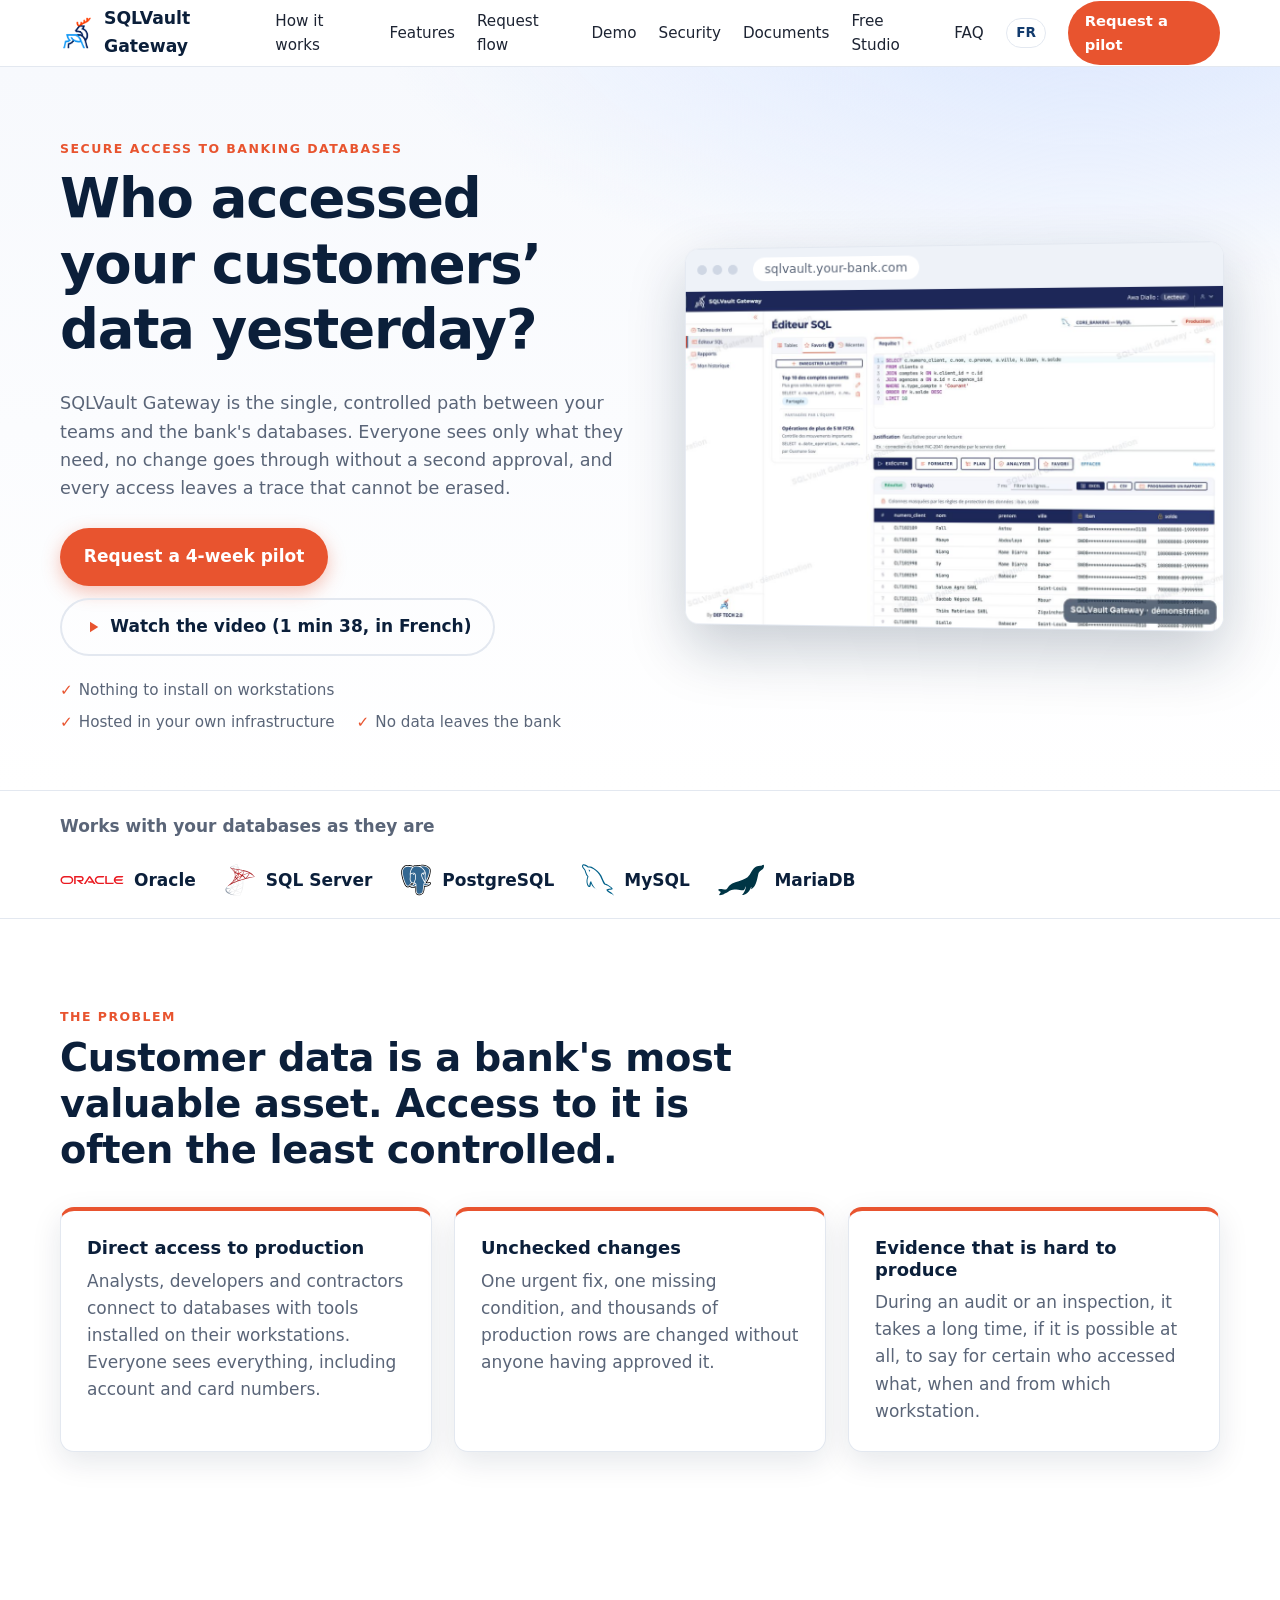
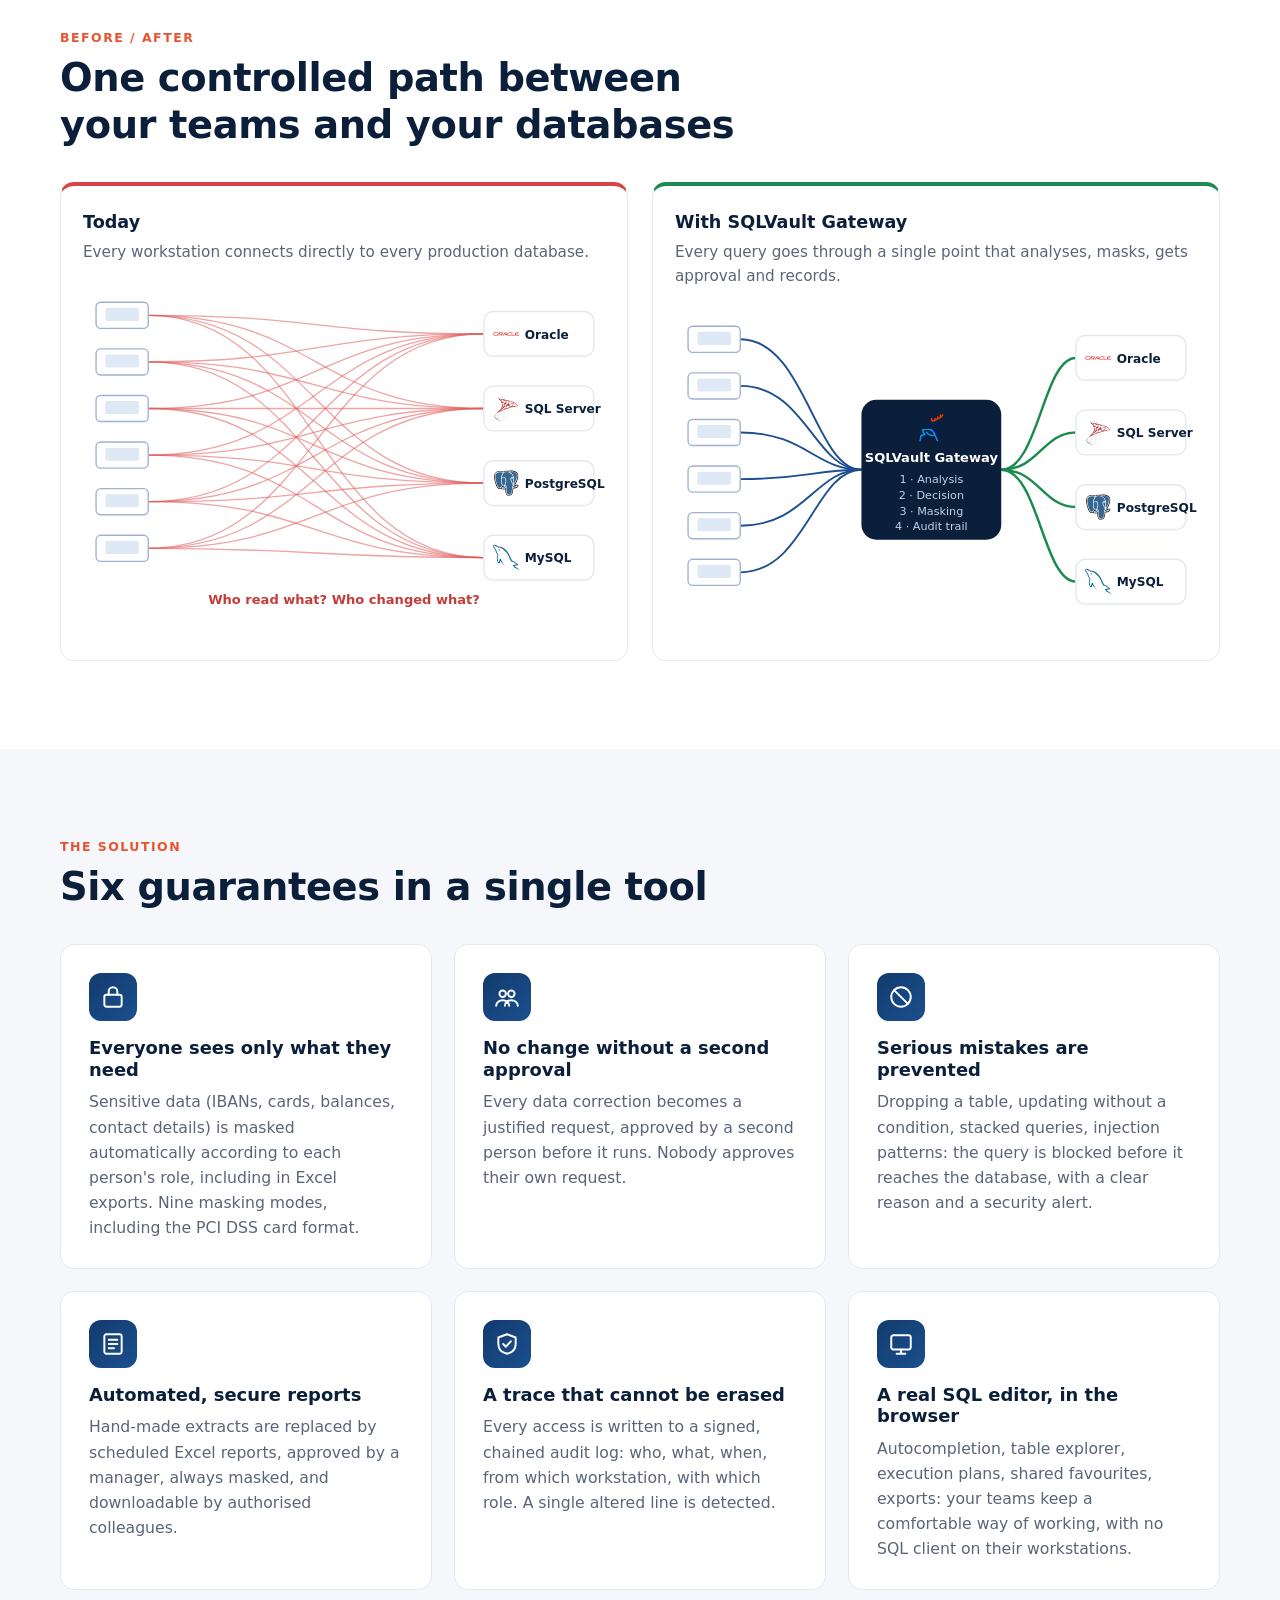
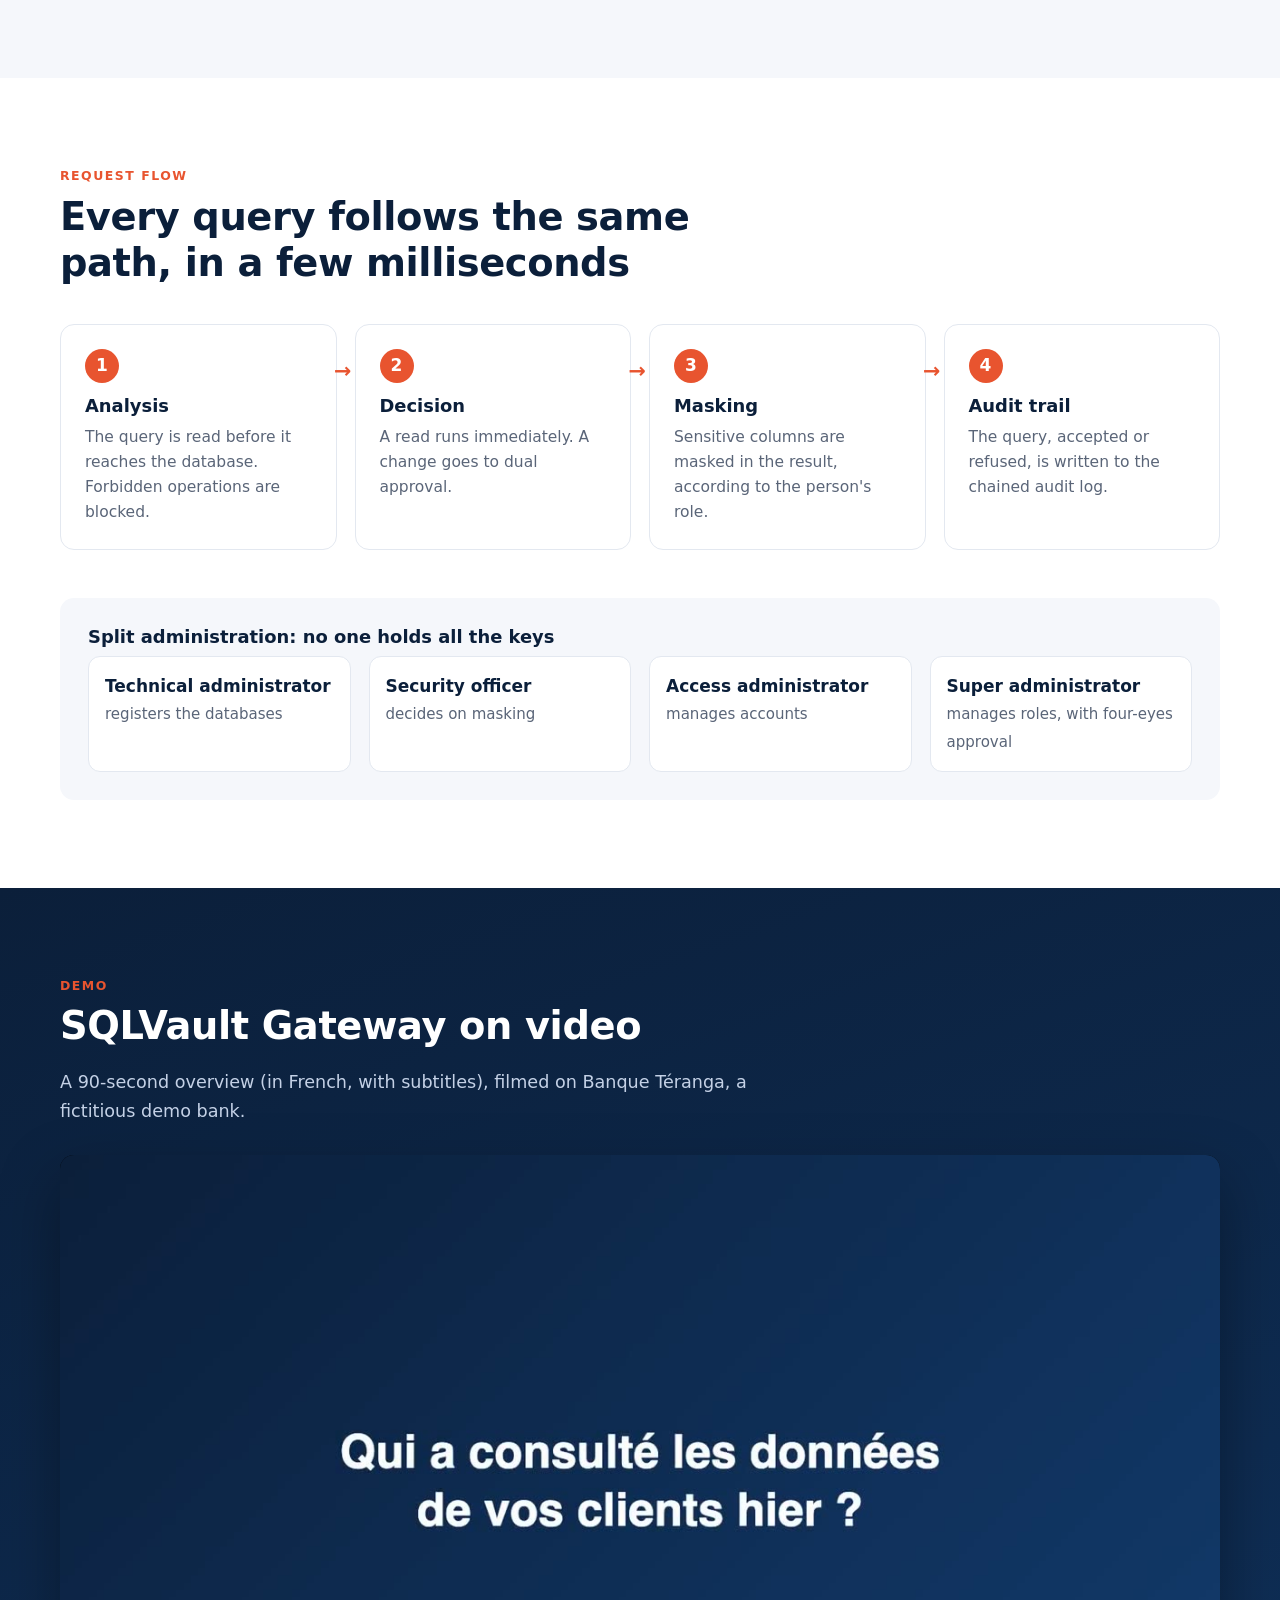
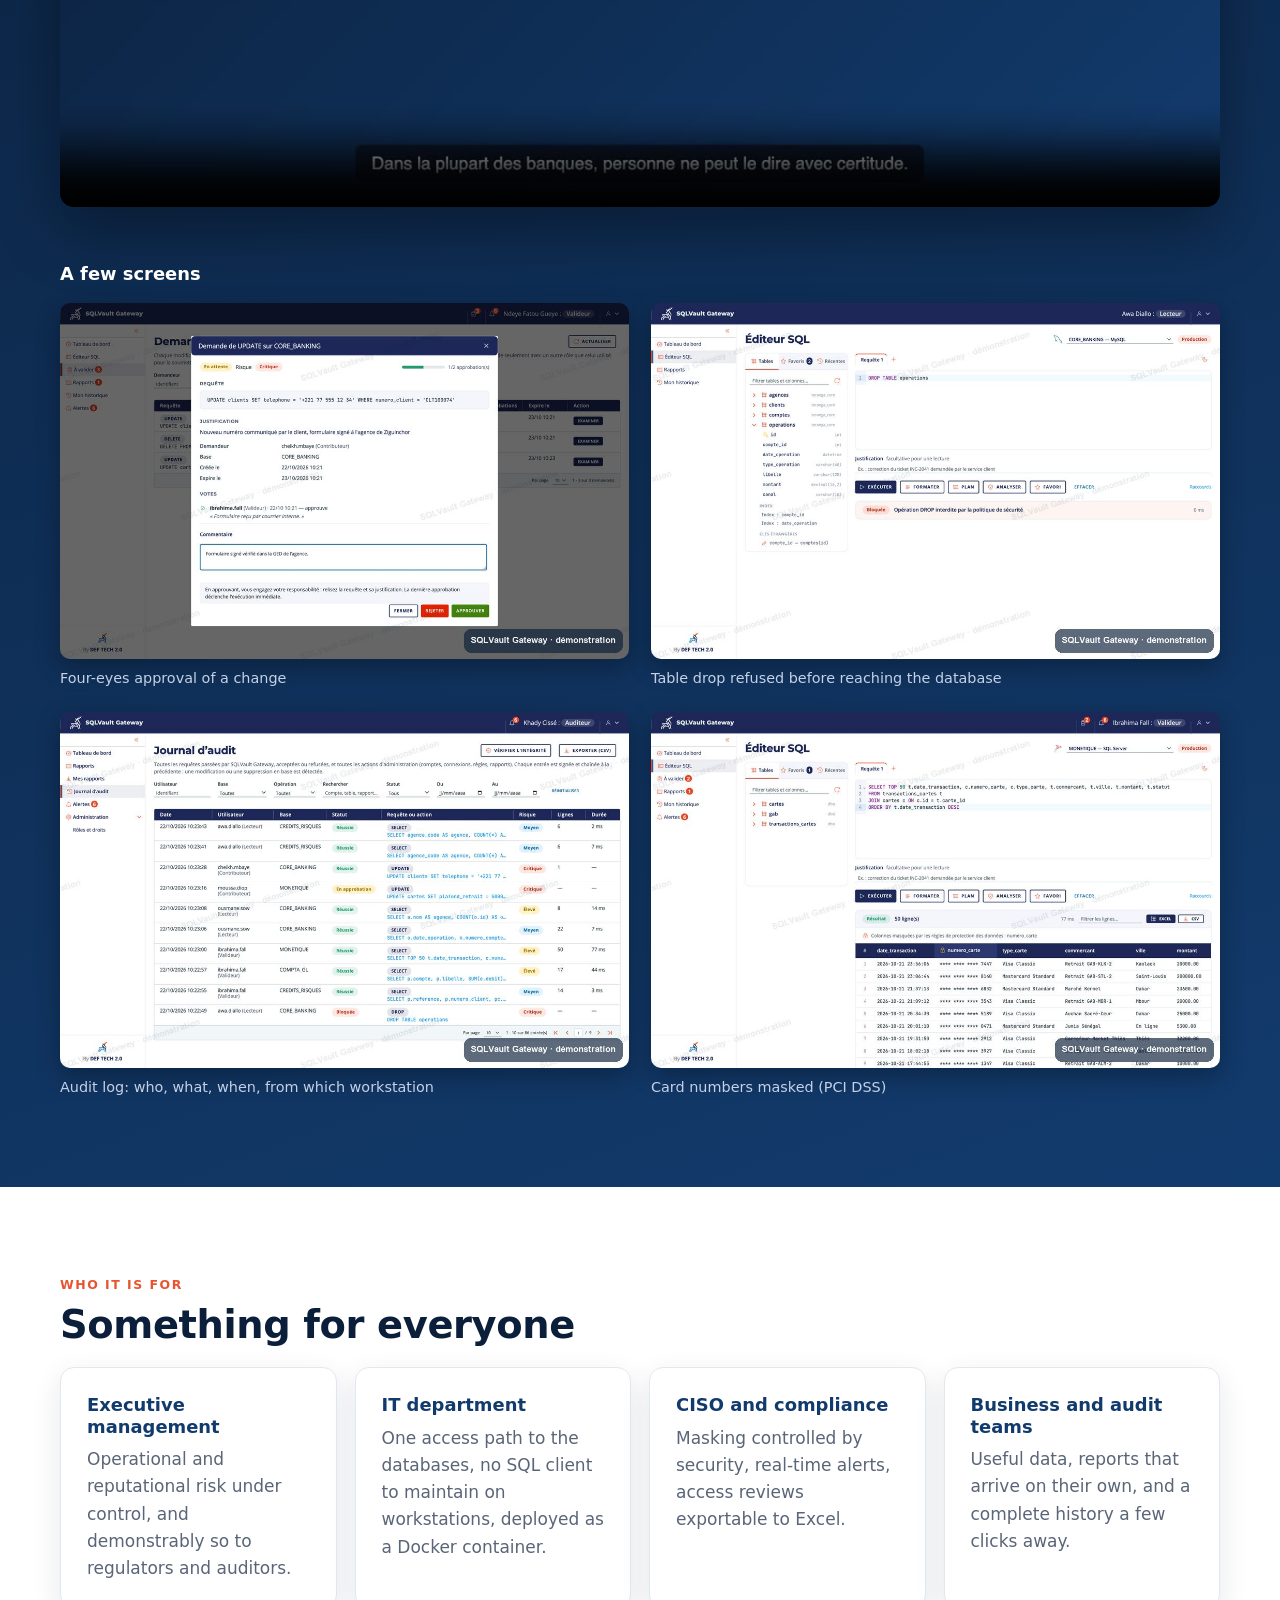
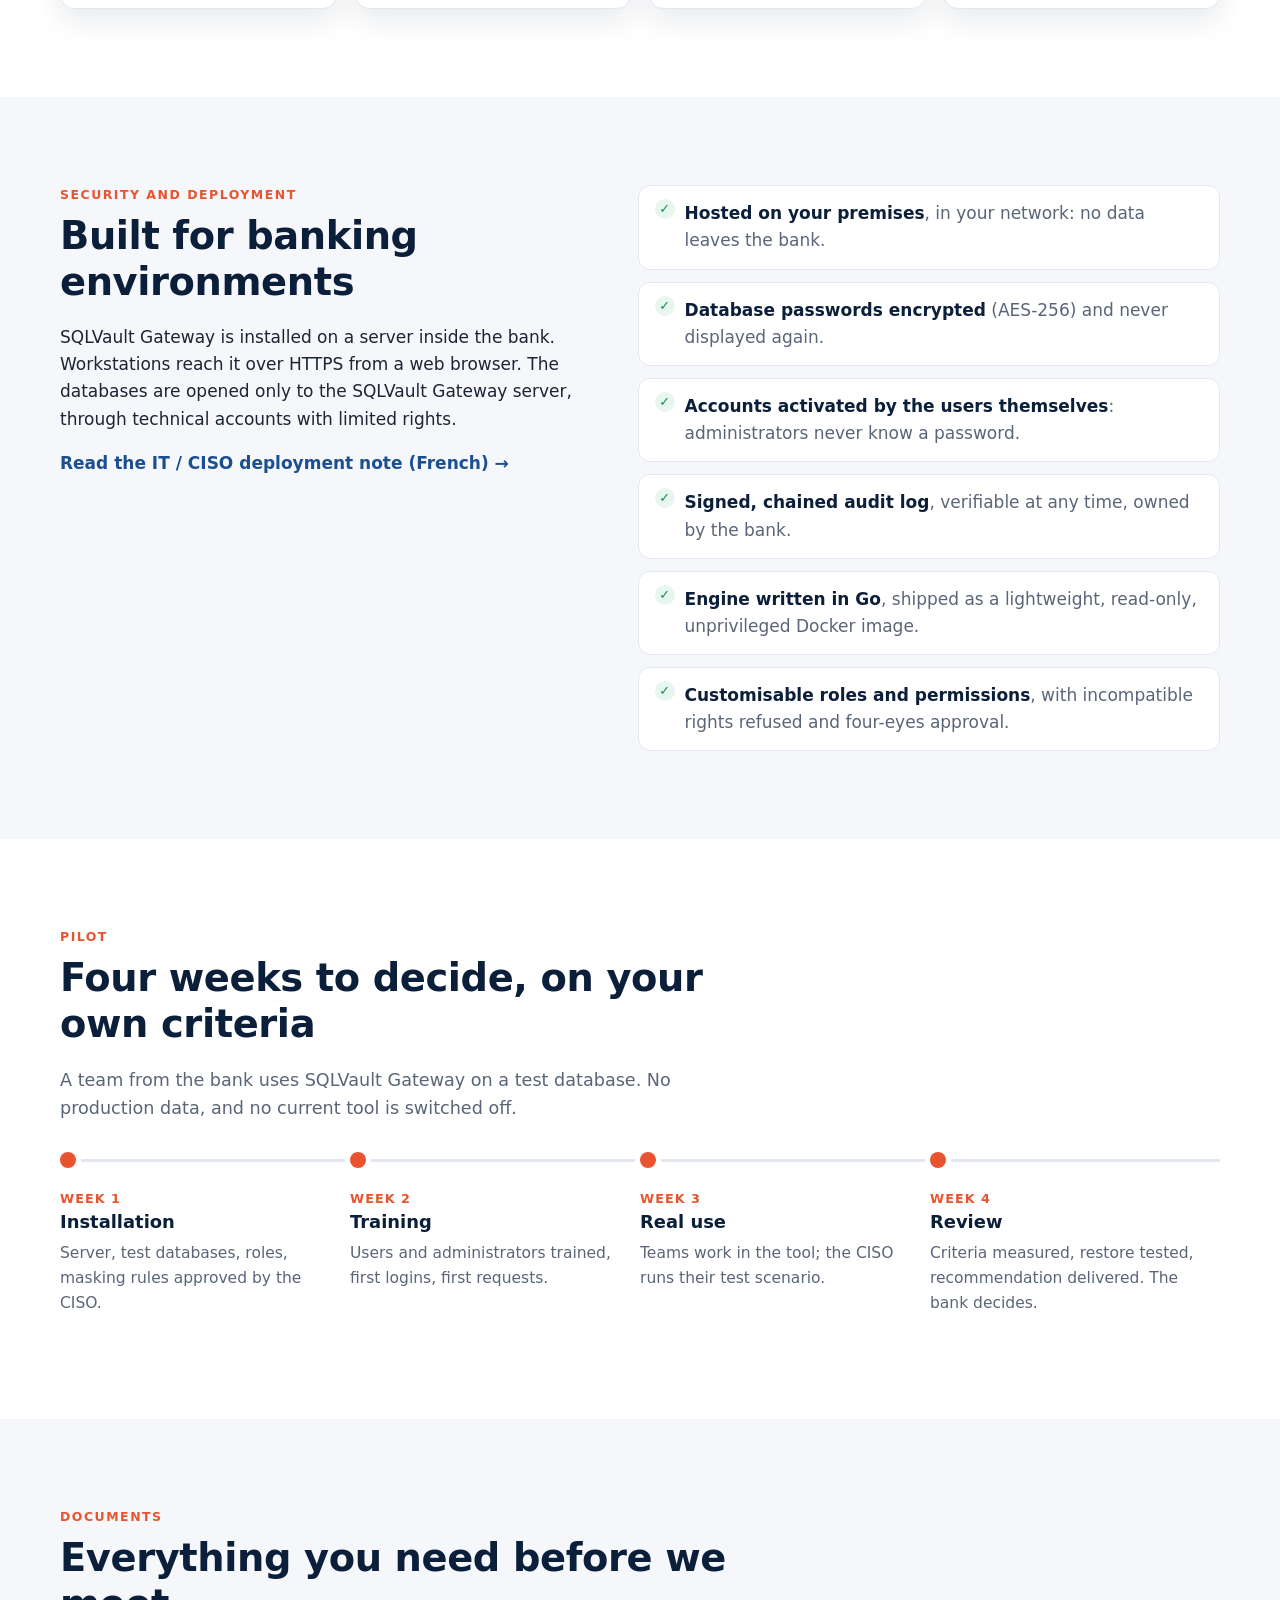
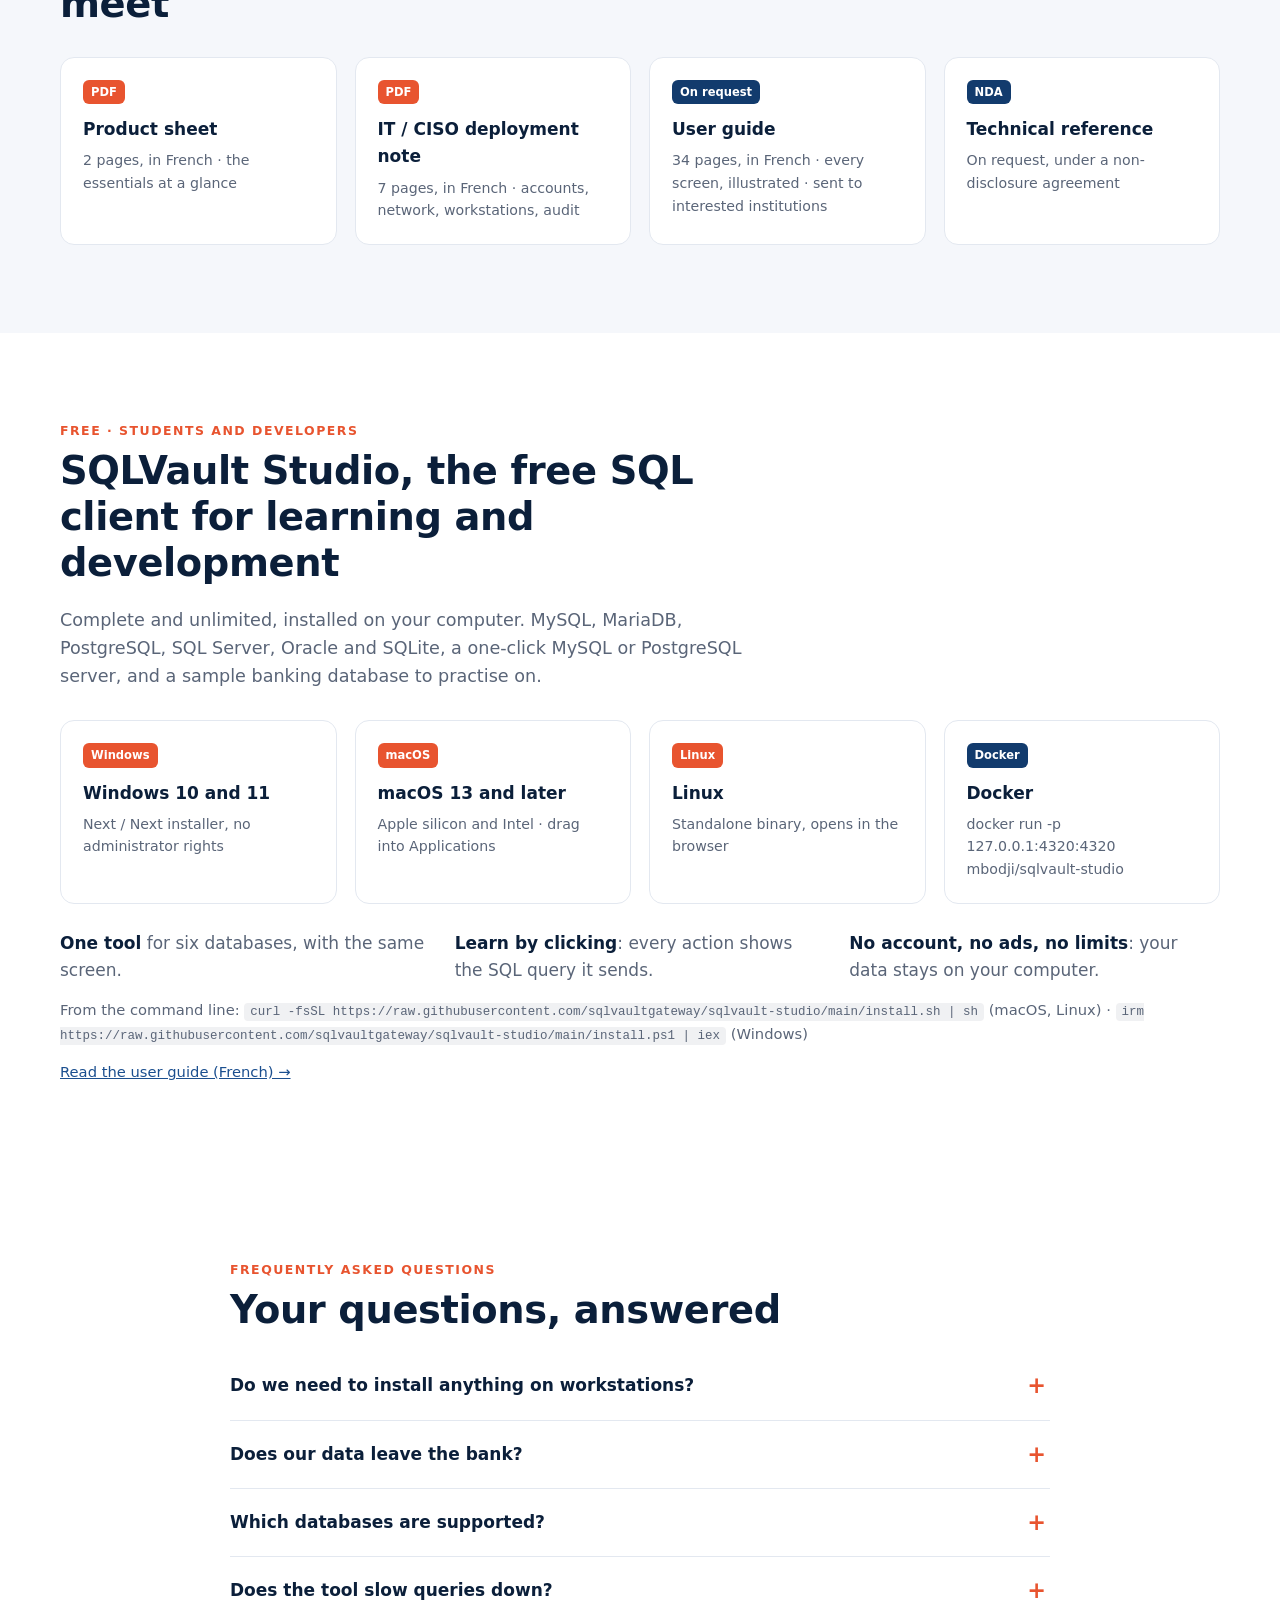
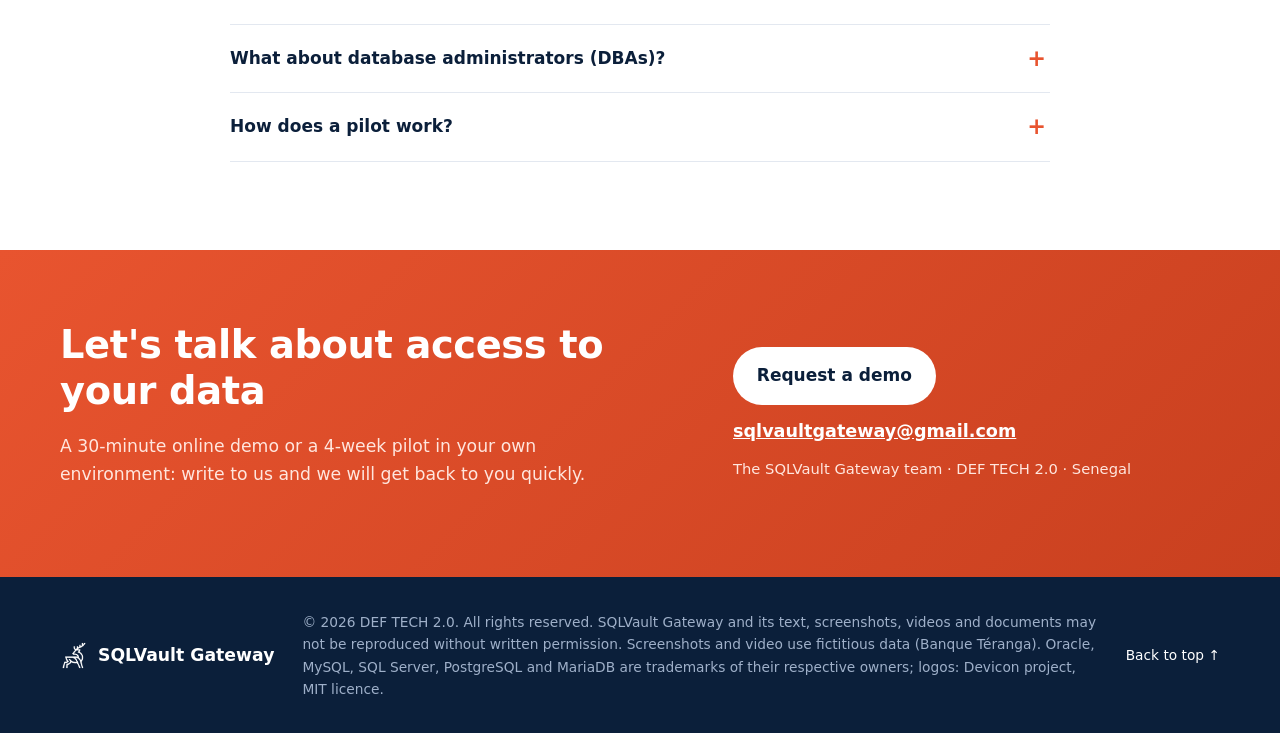
==== commit bc16a118: "Ajout de SQLVault Studio" ====
--- a/en/index.html
+++ b/en/index.html
@@ -40,6 +40,7 @@
       <a href="#demo">Demo</a>
       <a href="#securite">Security</a>
       <a href="#documents">Documents</a>
+      <a href="#studio">Free Studio</a>
       <a href="#faq">FAQ</a>
       <a class="lang" href="../" hreflang="fr" lang="fr">FR</a>
       <a class="btn btn-sm" href="#contact">Request a pilot</a>
@@ -289,6 +290,28 @@
   </div>
 </section>
 
+<!-- SQLVault Studio, free edition -->
+<section class="section" id="studio">
+  <div class="wrap">
+    <p class="kicker">Free · students and developers</p>
+    <h2>SQLVault Studio, the free SQL client for learning and development</h2>
+    <p class="sub">Complete and unlimited, installed on your computer. MySQL, MariaDB, PostgreSQL, SQL Server, Oracle and SQLite, a one-click MySQL or PostgreSQL server, and a sample banking database to practise on.</p>
+    <div class="docs">
+      <a class="doc" href="https://github.com/sqlvaultgateway/sqlvault-studio/releases/latest" rel="noopener"><span class="pdf">Windows</span><strong>Windows 10 and 11</strong><small>Next / Next installer, no administrator rights</small></a>
+      <a class="doc" href="https://github.com/sqlvaultgateway/sqlvault-studio/releases/latest" rel="noopener"><span class="pdf">macOS</span><strong>macOS 13 and later</strong><small>Apple silicon and Intel · drag into Applications</small></a>
+      <a class="doc" href="https://github.com/sqlvaultgateway/sqlvault-studio/releases/latest" rel="noopener"><span class="pdf">Linux</span><strong>Linux</strong><small>Standalone binary, opens in the browser</small></a>
+      <a class="doc doc-ask" href="https://hub.docker.com/r/mbodji/sqlvault-studio" rel="noopener"><span class="pdf">Docker</span><strong>Docker</strong><small>docker run -p 127.0.0.1:4320:4320 mbodji/sqlvault-studio</small></a>
+    </div>
+    <ul class="studio-why">
+      <li><strong>One tool</strong> for six databases, with the same screen.</li>
+      <li><strong>Learn by clicking</strong>: every action shows the SQL query it sends.</li>
+      <li><strong>No account, no ads, no limits</strong>: your data stays on your computer.</li>
+    </ul>
+    <p class="studio-cli">From the command line: <code>curl -fsSL https://raw.githubusercontent.com/sqlvaultgateway/sqlvault-studio/main/install.sh | sh</code> (macOS, Linux) · <code>irm https://raw.githubusercontent.com/sqlvaultgateway/sqlvault-studio/main/install.ps1 | iex</code> (Windows)</p>
+    <p class="studio-cli"><a href="https://github.com/sqlvaultgateway/sqlvault-studio/blob/main/docs/GUIDE.md" rel="noopener">Read the user guide (French) →</a></p>
+  </div>
+</section>
+
 <!-- FAQ -->
 <section class="section" id="faq">
   <div class="wrap narrow">
--- a/assets/style.css
+++ b/assets/style.css
@@ -196,3 +196,9 @@
 .nav nav a.lang { font-weight: 700; font-size: .85rem; color: var(--blue); border: 1.5px solid var(--line); border-radius: 999px; padding: .25em .7em; text-decoration: none; }
 .nav nav a.lang:hover { border-color: var(--orange); color: var(--orange); }
 @media (max-width: 980px) { .nav nav a.lang { align-self: flex-start; margin-top: 10px; border-bottom: 1.5px solid var(--line); } }
+
+/* SQLVault Studio */
+.studio-why { list-style: none; padding: 0; margin: 26px 0 0; display: grid; grid-template-columns: repeat(auto-fit, minmax(240px, 1fr)); gap: 12px 24px; color: var(--muted); }
+.studio-why strong { color: var(--navy); }
+.studio-cli { margin: 14px 0 0; color: var(--muted); font-size: .92rem; overflow-wrap: anywhere; }
+.studio-cli code { font-size: .85em; background: rgba(11,31,58,.06); padding: 2px 6px; border-radius: 4px; }
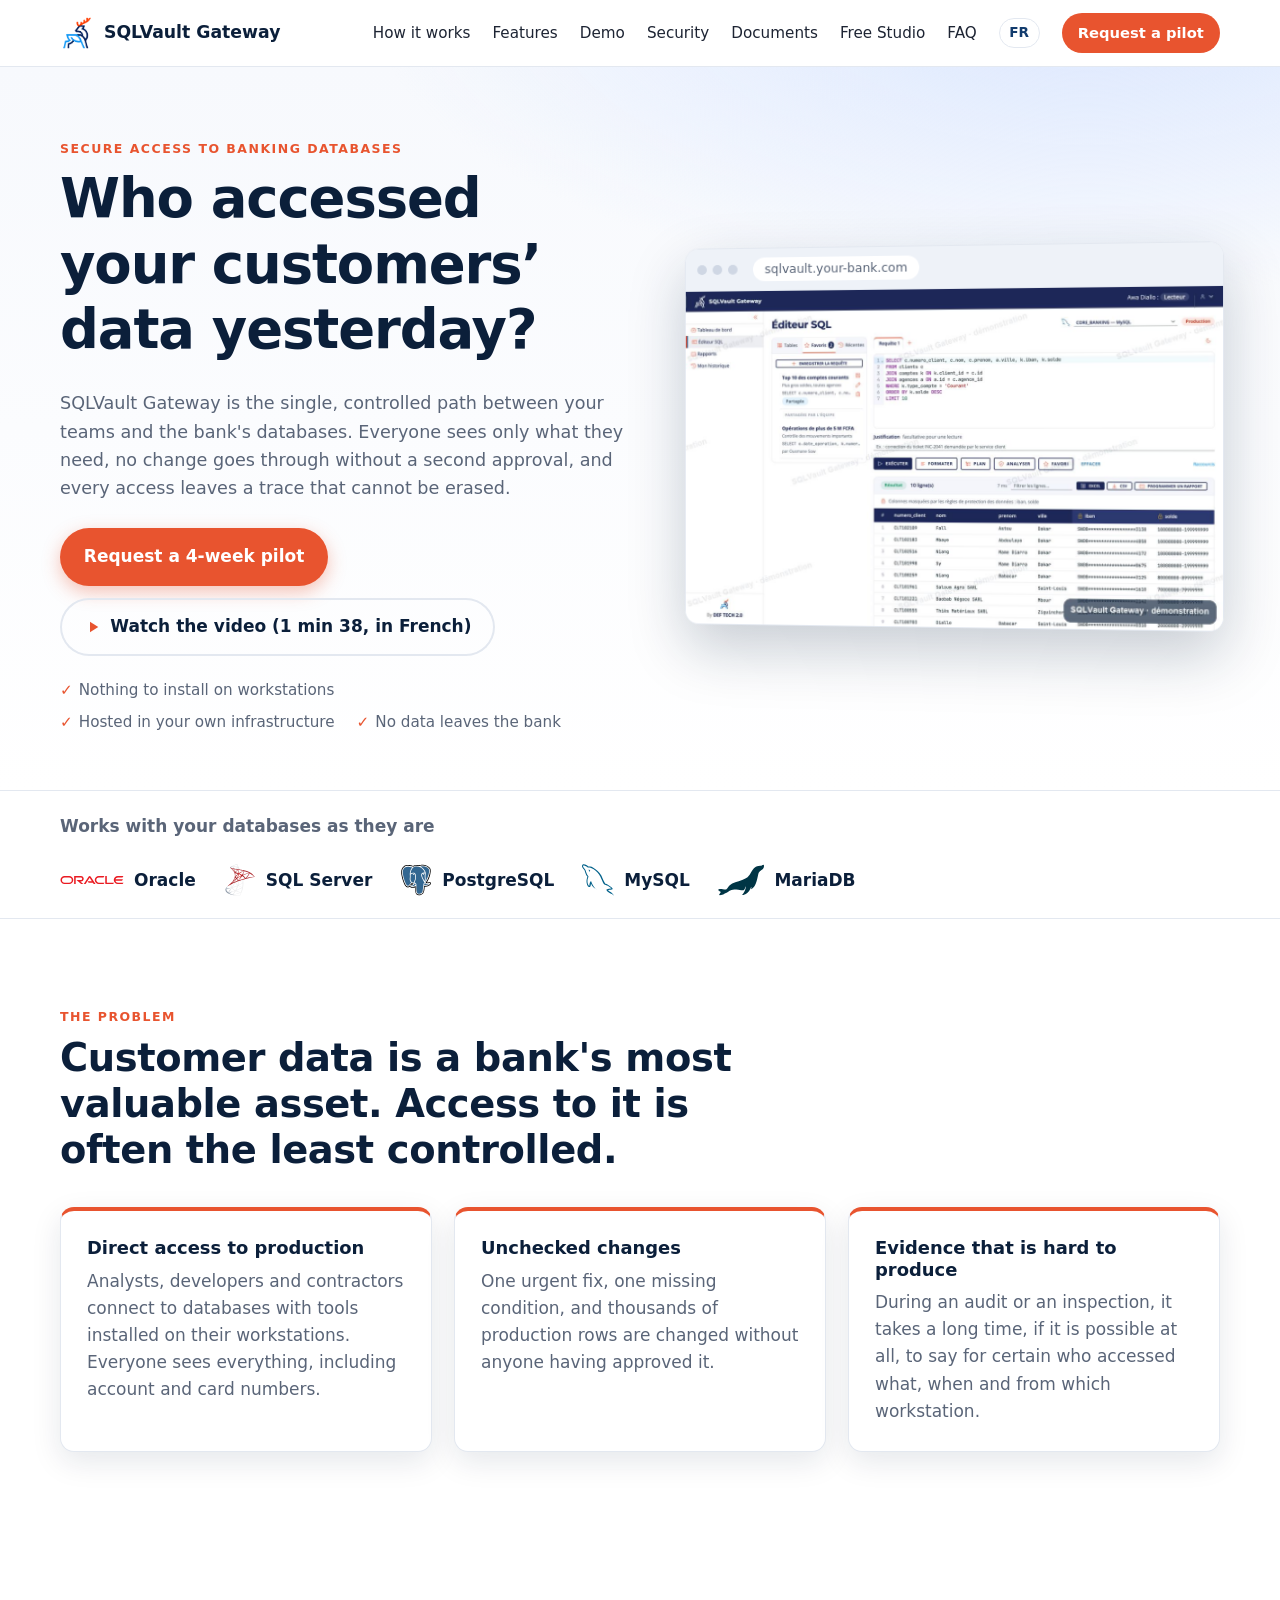
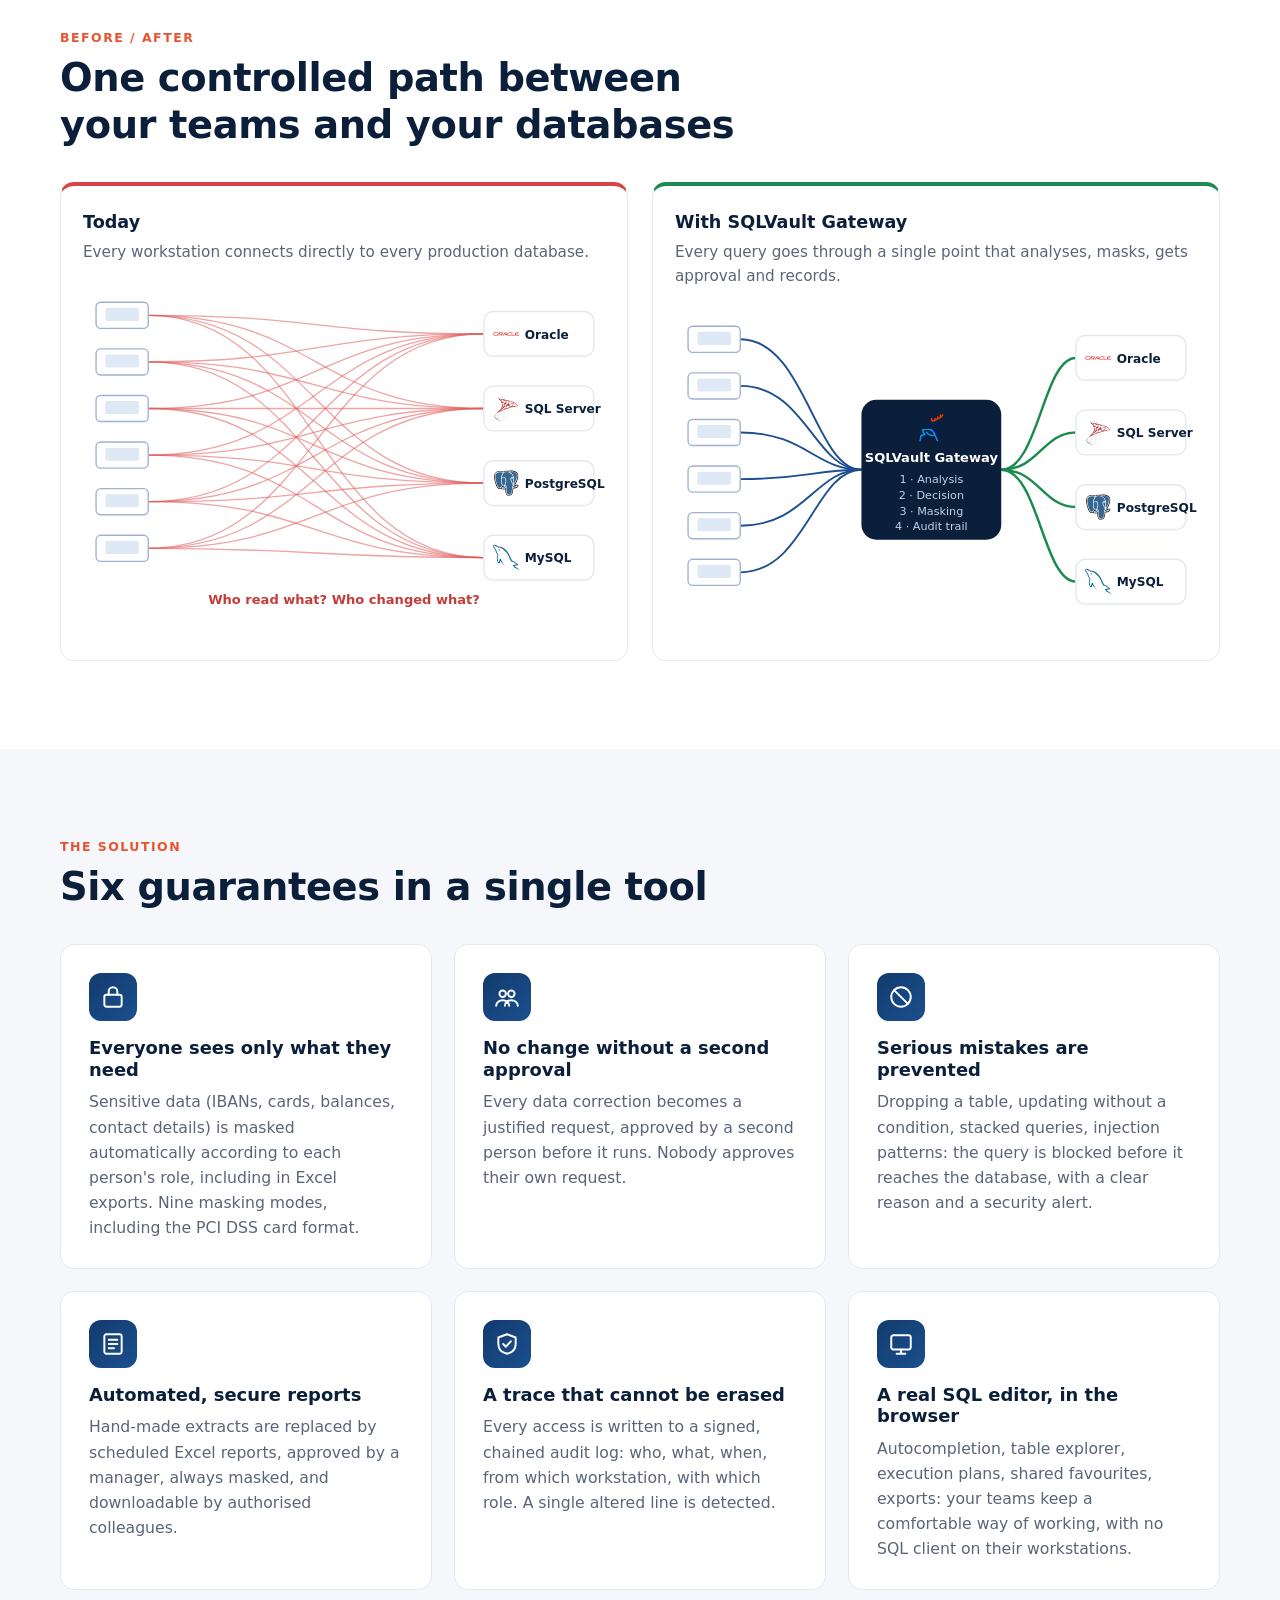
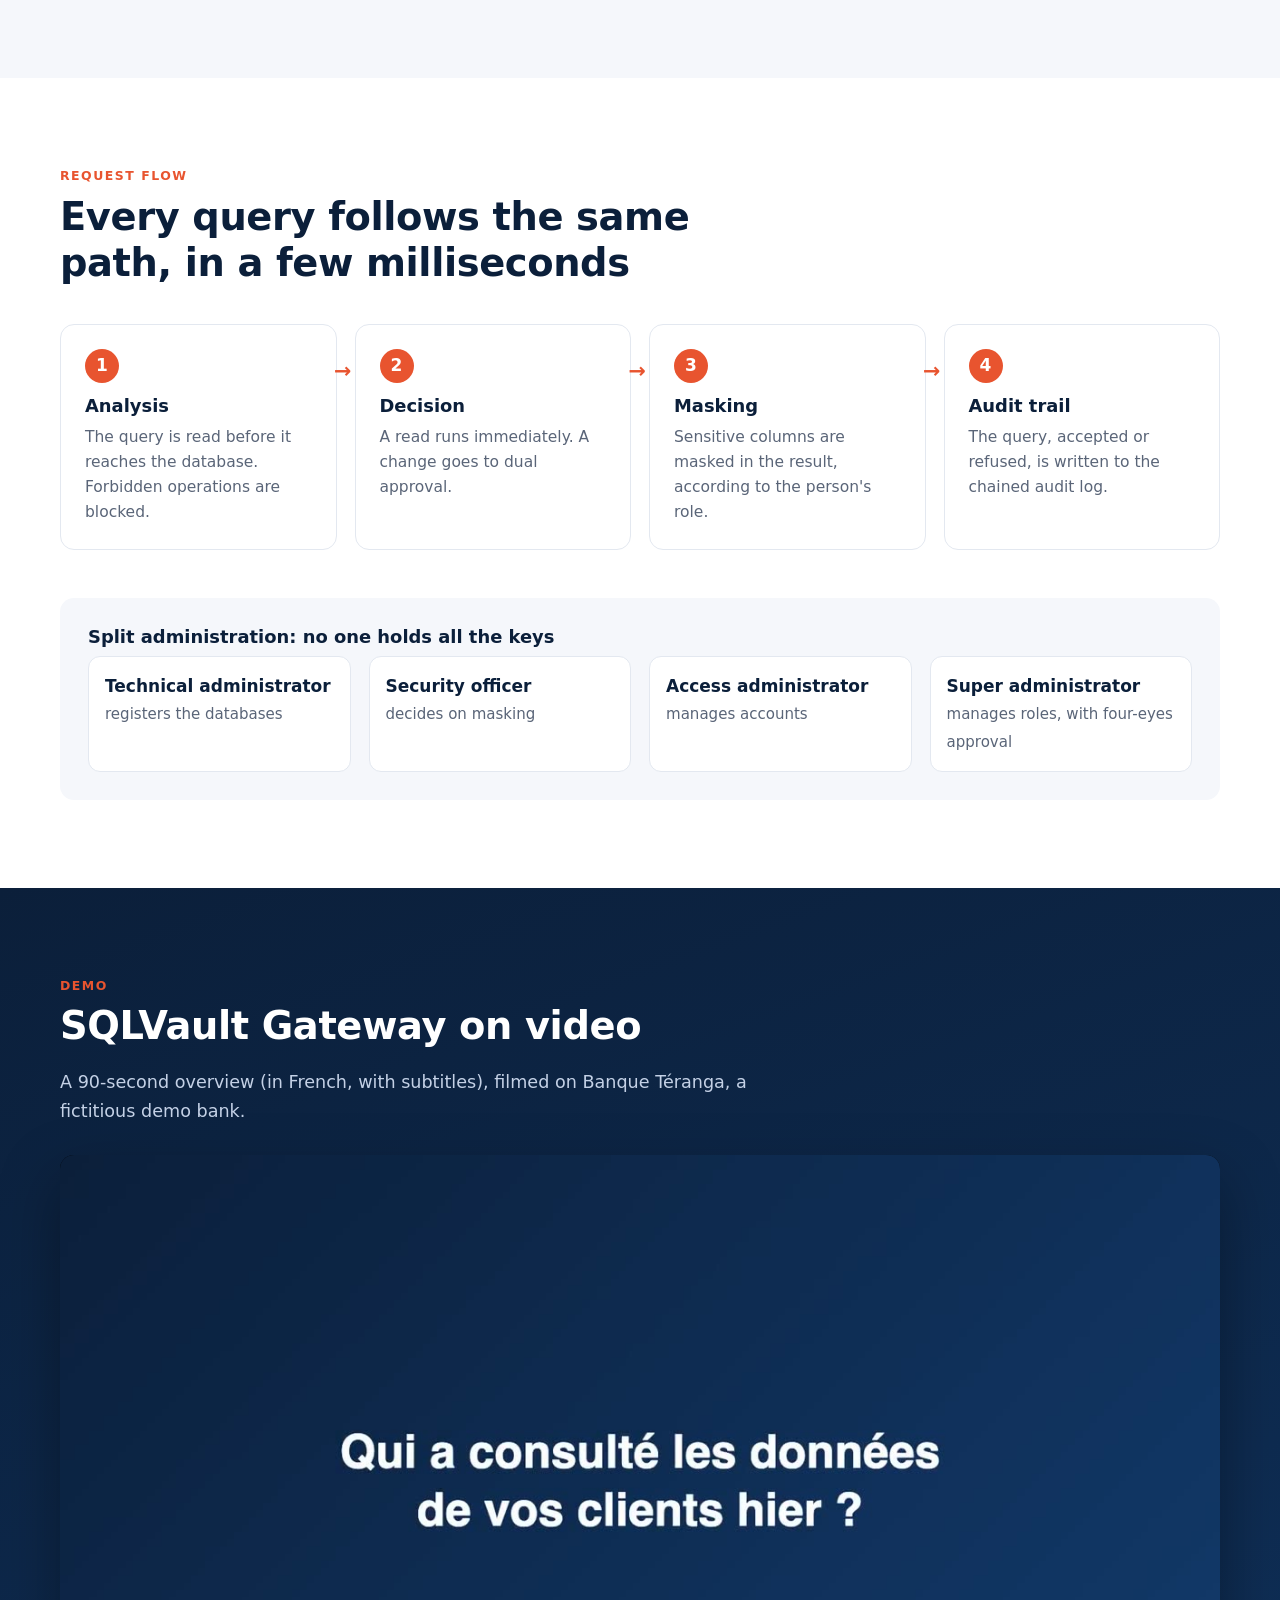
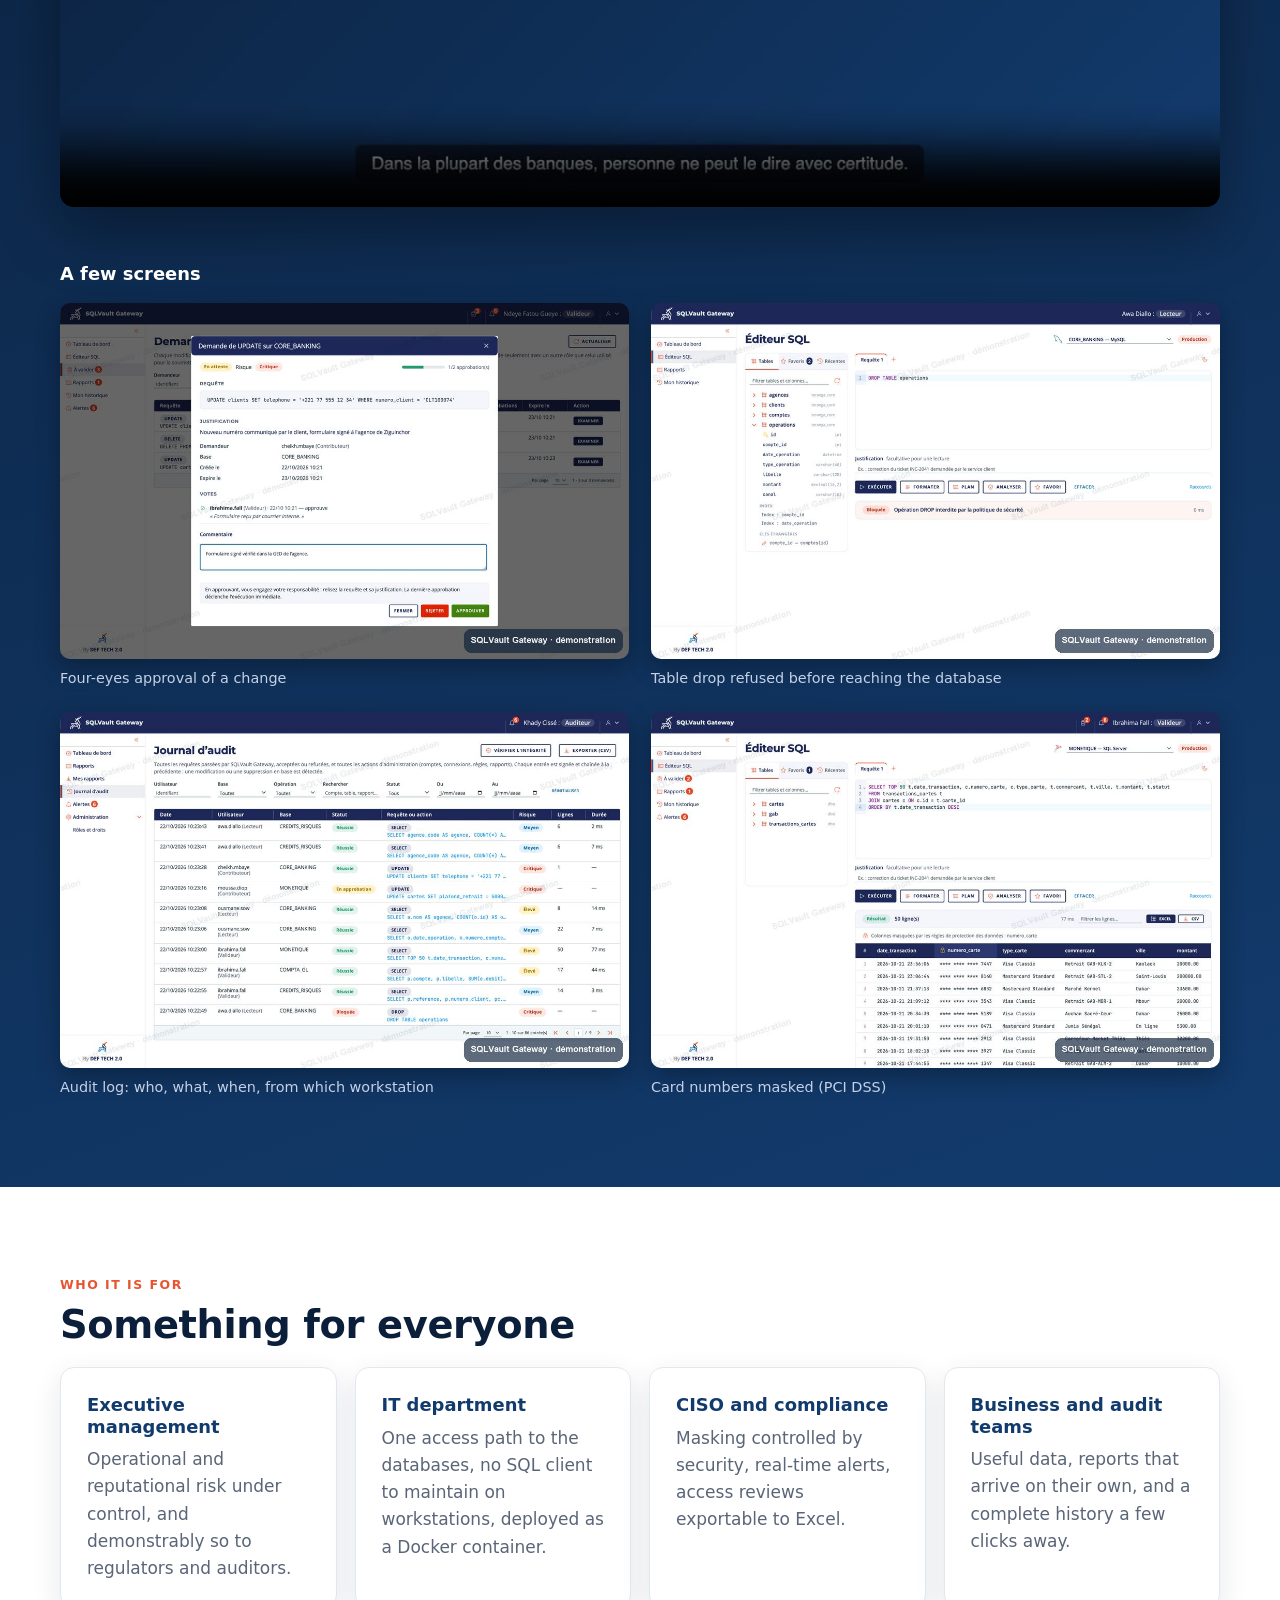
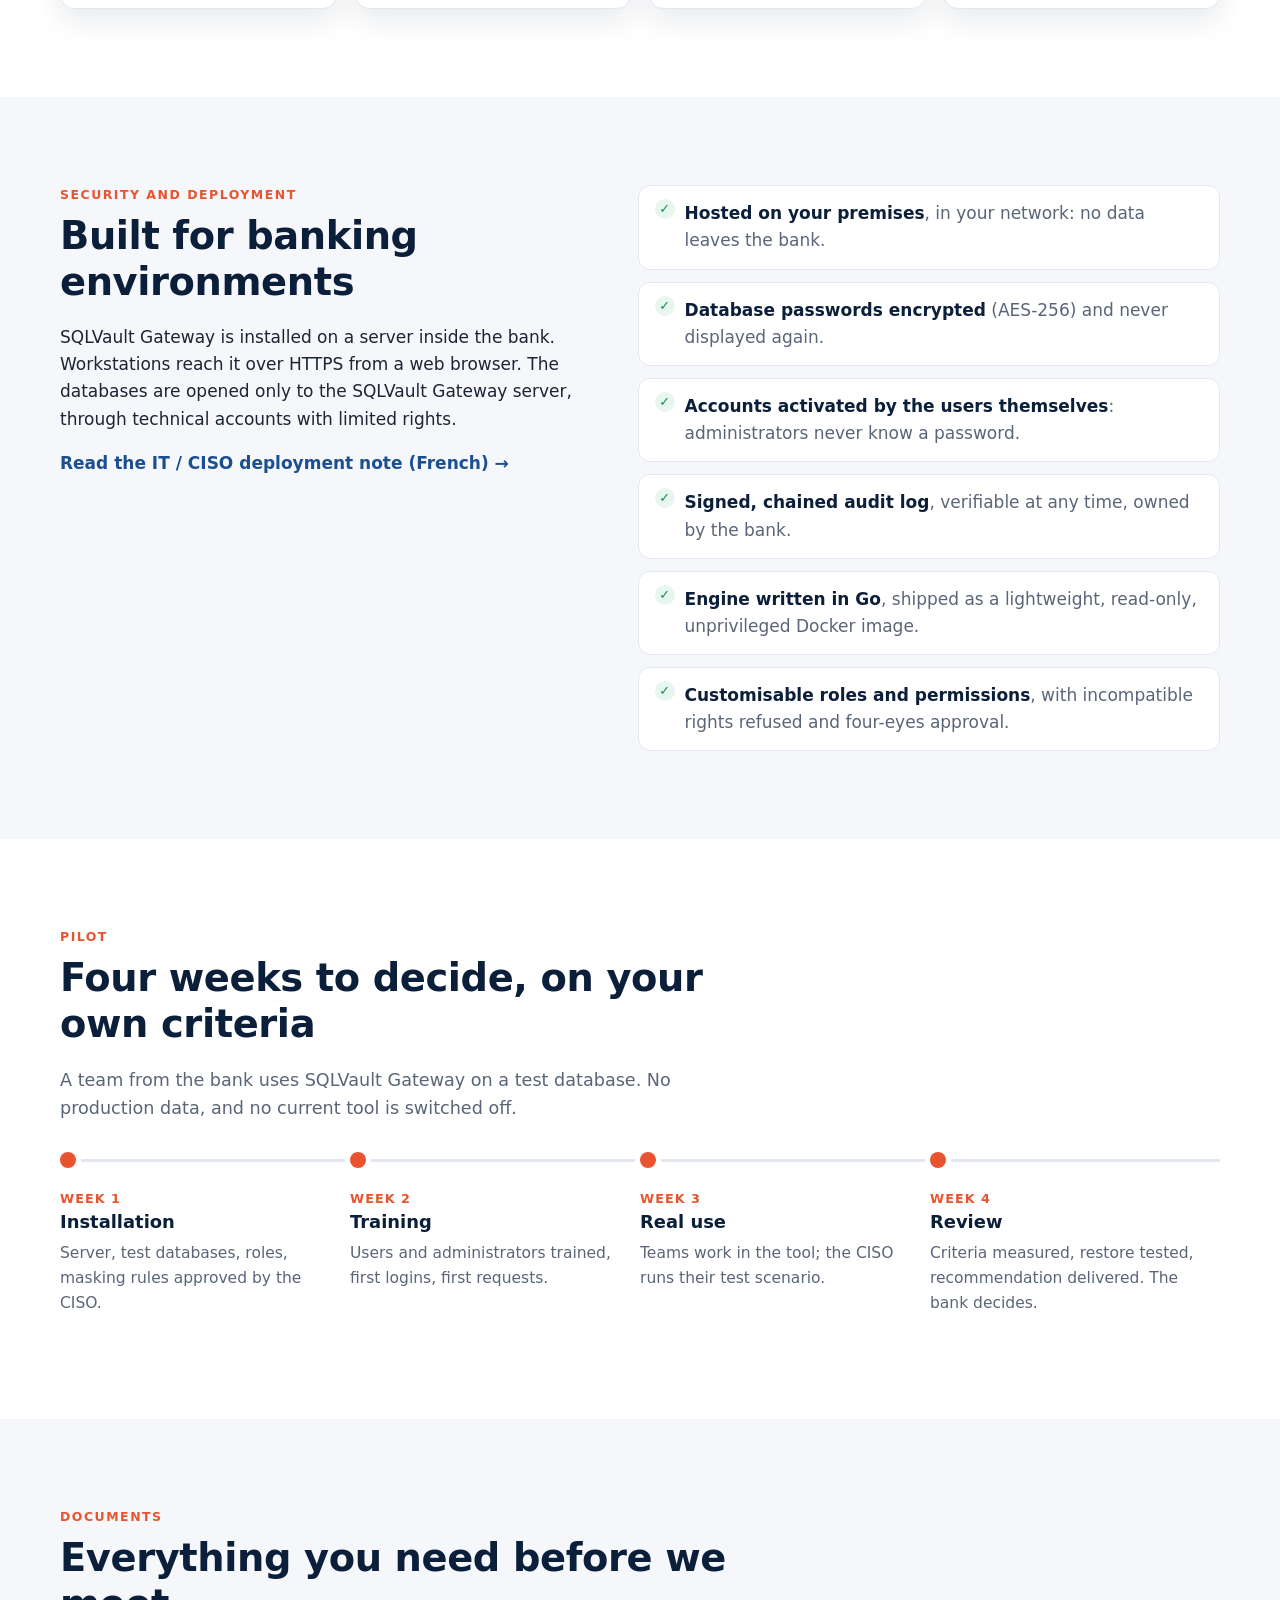
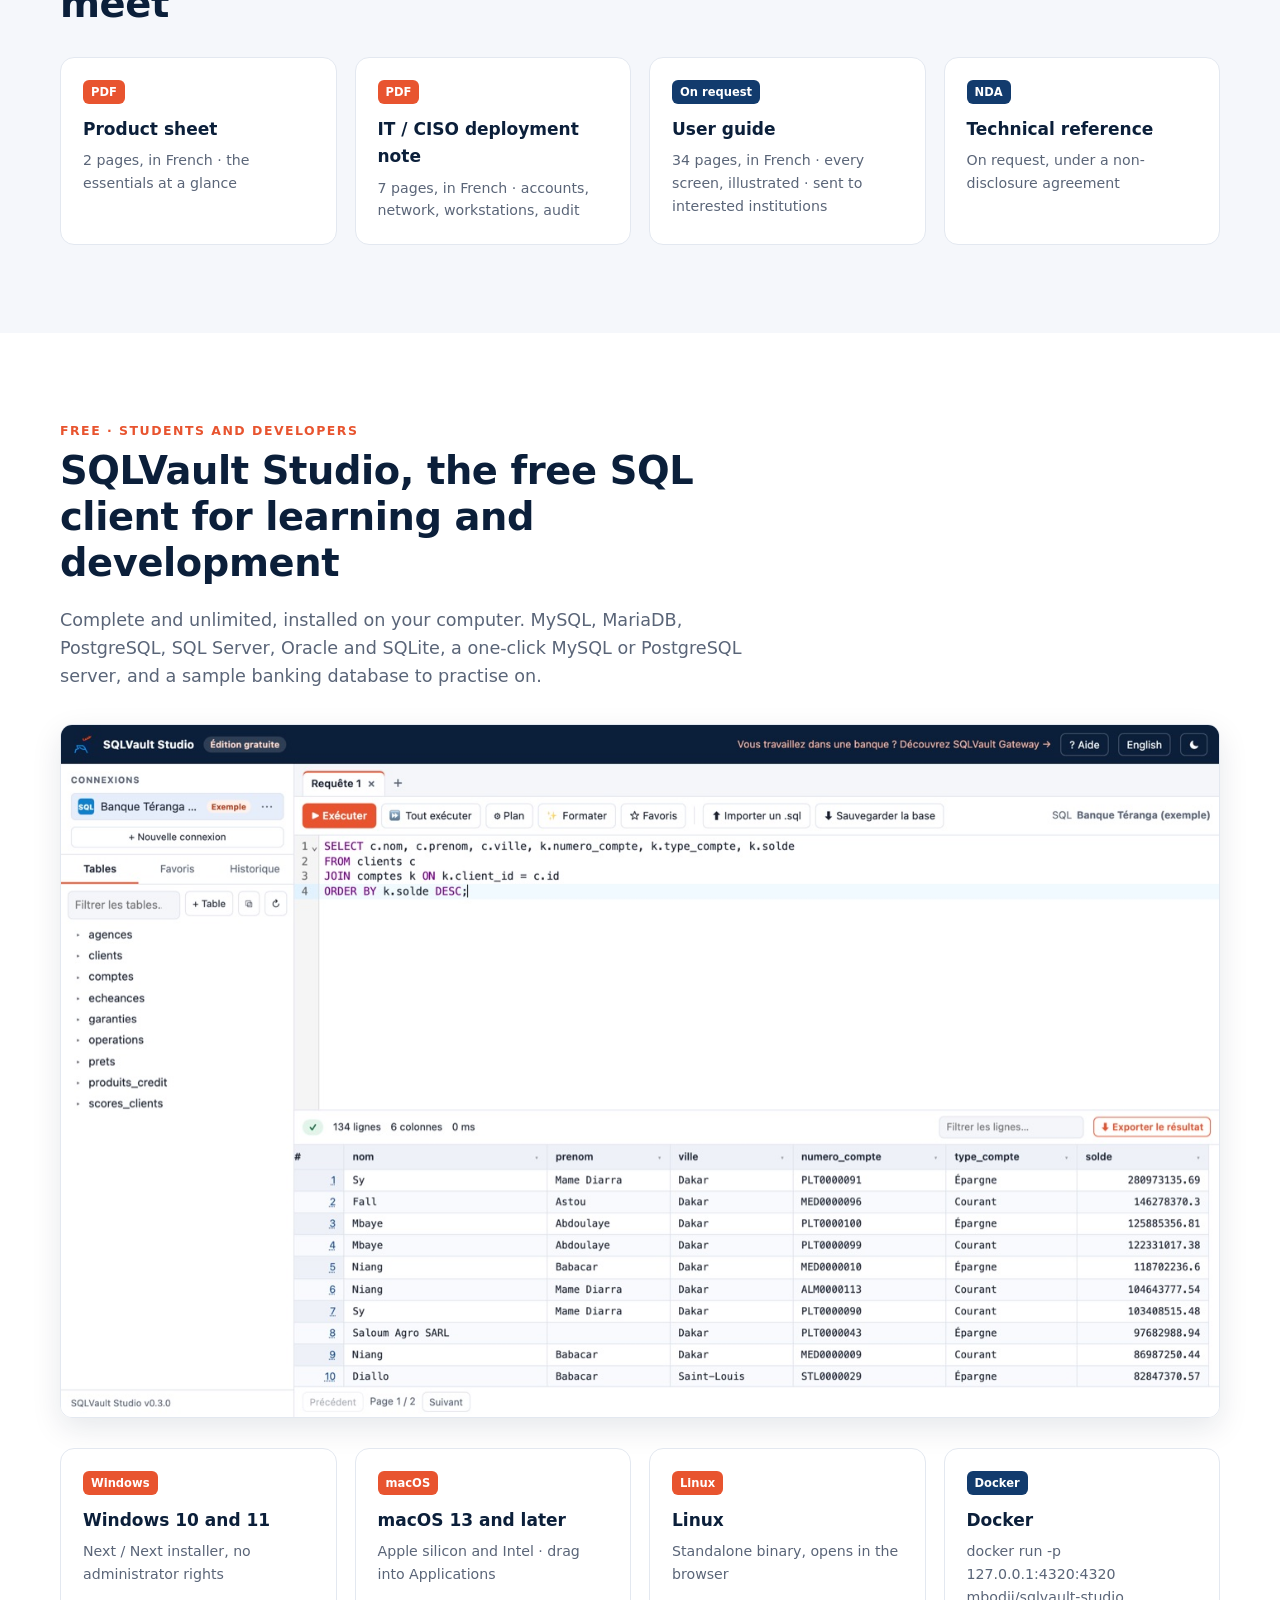
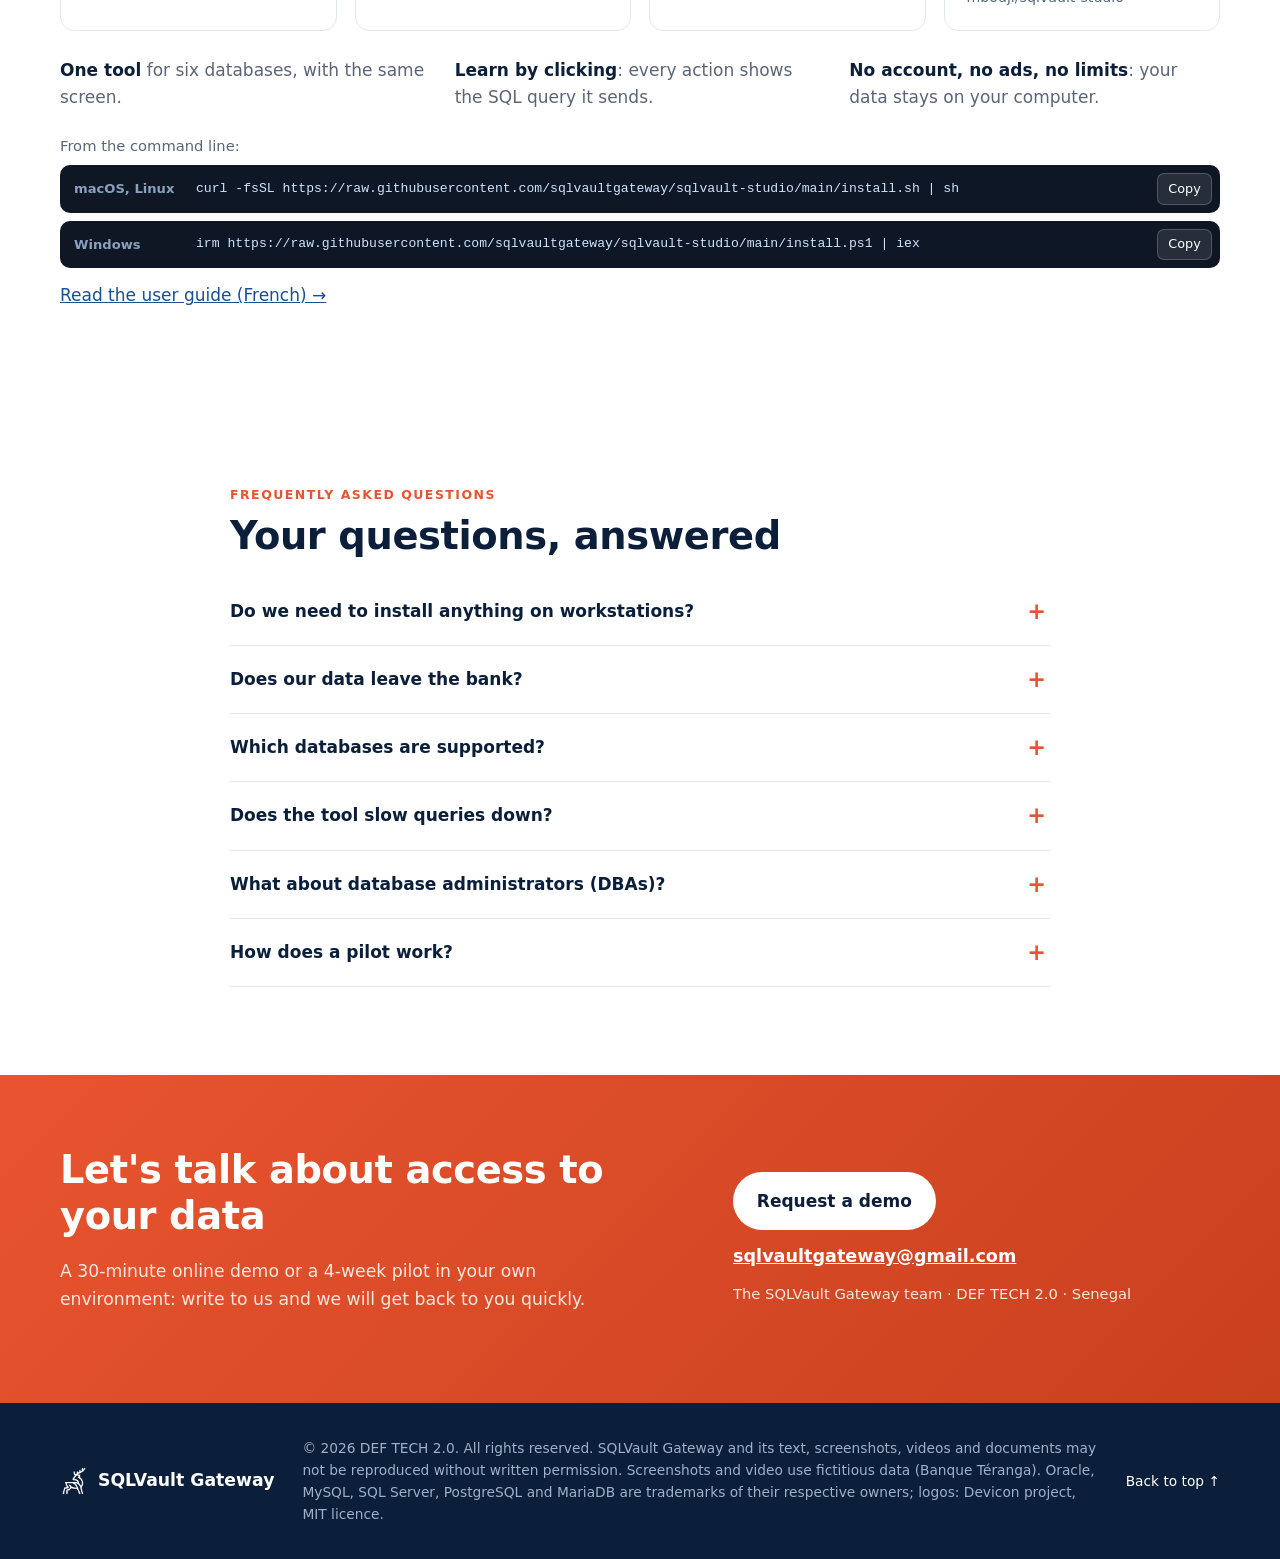
==== commit 1fae2e12: "Add files via upload" ====
--- a/en/index.html
+++ b/en/index.html
@@ -26,17 +26,16 @@
    "publisher":{"@type":"Organization","name":"DEF TECH 2.0","email":"sqlvaultgateway@gmail.com"},"url":"https://sqlvaultgateway.github.io/en/","inLanguage":"en"}
   </script>
 </head>
-<body>
+<body id="haut">
 <a class="skip" href="#contenu">Skip to content</a>
 
-<header class="nav" id="haut">
+<header class="nav">
   <div class="wrap nav-in">
     <a class="brand" href="#haut" aria-label="SQLVault Gateway, home"><img src="../assets/img/logo-primaire.png" alt="" width="34" height="34"><span>SQLVault Gateway</span></a>
     <button class="burger" aria-label="Open menu" aria-expanded="false" aria-controls="menu"><span></span><span></span><span></span></button>
     <nav id="menu" aria-label="Main navigation">
       <a href="#architecture">How it works</a>
       <a href="#fonctions">Features</a>
-      <a href="#fonctionnement">Request flow</a>
       <a href="#demo">Demo</a>
       <a href="#securite">Security</a>
       <a href="#documents">Documents</a>
@@ -296,6 +295,7 @@
     <p class="kicker">Free · students and developers</p>
     <h2>SQLVault Studio, the free SQL client for learning and development</h2>
     <p class="sub">Complete and unlimited, installed on your computer. MySQL, MariaDB, PostgreSQL, SQL Server, Oracle and SQLite, a one-click MySQL or PostgreSQL server, and a sample banking database to practise on.</p>
+    <figure class="studio-shot"><img loading="lazy" src="../assets/img/studio.jpg" alt="SQLVault Studio: a query on the Banque Téranga sample database" width="1400" height="836"></figure>
     <div class="docs">
       <a class="doc" href="https://github.com/sqlvaultgateway/sqlvault-studio/releases/latest" rel="noopener"><span class="pdf">Windows</span><strong>Windows 10 and 11</strong><small>Next / Next installer, no administrator rights</small></a>
       <a class="doc" href="https://github.com/sqlvaultgateway/sqlvault-studio/releases/latest" rel="noopener"><span class="pdf">macOS</span><strong>macOS 13 and later</strong><small>Apple silicon and Intel · drag into Applications</small></a>
@@ -307,8 +307,12 @@
       <li><strong>Learn by clicking</strong>: every action shows the SQL query it sends.</li>
       <li><strong>No account, no ads, no limits</strong>: your data stays on your computer.</li>
     </ul>
-    <p class="studio-cli">From the command line: <code>curl -fsSL https://raw.githubusercontent.com/sqlvaultgateway/sqlvault-studio/main/install.sh | sh</code> (macOS, Linux) · <code>irm https://raw.githubusercontent.com/sqlvaultgateway/sqlvault-studio/main/install.ps1 | iex</code> (Windows)</p>
-    <p class="studio-cli"><a href="https://github.com/sqlvaultgateway/sqlvault-studio/blob/main/docs/GUIDE.md" rel="noopener">Read the user guide (French) →</a></p>
+    <div class="studio-cli">
+      <p>From the command line:</p>
+      <div class="cmd"><span>macOS, Linux</span><code>curl -fsSL https://raw.githubusercontent.com/sqlvaultgateway/sqlvault-studio/main/install.sh | sh</code><button type="button" class="copy" aria-label="Copy the command">Copy</button></div>
+      <div class="cmd"><span>Windows</span><code>irm https://raw.githubusercontent.com/sqlvaultgateway/sqlvault-studio/main/install.ps1 | iex</code><button type="button" class="copy" aria-label="Copy the command">Copy</button></div>
+    </div>
+    <p class="studio-guide"><a href="https://github.com/sqlvaultgateway/sqlvault-studio/blob/main/docs/GUIDE.md" rel="noopener">Read the user guide (French) →</a></p>
   </div>
 </section>
 
--- a/assets/style.css
+++ b/assets/style.css
@@ -157,12 +157,6 @@
   .grid4, .steps, .docs, .timeline { grid-template-columns: repeat(2, 1fr); }
   .steps li::after { display: none; }
   .timeline { border-top: 0; gap: 24px; } .timeline li { border-top: 3px solid var(--line); }
-  .burger { display: block; }
-  .nav nav { position: absolute; top: 66px; left: 0; right: 0; background: #fff; flex-direction: column; align-items: stretch; gap: 0;
-    padding: 8px 16px 18px; border-bottom: 1px solid var(--line); box-shadow: var(--shadow); display: none; }
-  .nav nav.open { display: flex; }
-  .nav nav a:not(.btn) { padding: 12px 4px; border-bottom: 1px solid var(--line); }
-  .nav nav .btn { margin-top: 14px; justify-content: center; }
   .foot-in { grid-template-columns: 1fr; }
 }
 /* Téléphone */
@@ -195,10 +189,33 @@
 @media (max-width: 980px) { .arch-grid { grid-template-columns: 1fr; } }
 .nav nav a.lang { font-weight: 700; font-size: .85rem; color: var(--blue); border: 1.5px solid var(--line); border-radius: 999px; padding: .25em .7em; text-decoration: none; }
 .nav nav a.lang:hover { border-color: var(--orange); color: var(--orange); }
-@media (max-width: 980px) { .nav nav a.lang { align-self: flex-start; margin-top: 10px; border-bottom: 1.5px solid var(--line); } }
+@media (max-width: 1180px) { .nav nav a.lang { align-self: flex-start; margin-top: 10px; border-bottom: 1.5px solid var(--line); } }
 
 /* SQLVault Studio */
 .studio-why { list-style: none; padding: 0; margin: 26px 0 0; display: grid; grid-template-columns: repeat(auto-fit, minmax(240px, 1fr)); gap: 12px 24px; color: var(--muted); }
 .studio-why strong { color: var(--navy); }
 .studio-cli { margin: 14px 0 0; color: var(--muted); font-size: .92rem; overflow-wrap: anywhere; }
 .studio-cli code { font-size: .85em; background: rgba(11,31,58,.06); padding: 2px 6px; border-radius: 4px; }
+
+/* Menu : jamais de retour à la ligne ; menu ☰ dès que la place manque. */
+.brand span, .nav nav a { white-space: nowrap; }
+@media (max-width: 1180px) {
+  .burger { display: block; }
+  .nav nav { position: absolute; top: 66px; left: 0; right: 0; background: #fff; flex-direction: column; align-items: stretch; gap: 0;
+    padding: 8px 16px 18px; border-bottom: 1px solid var(--line); box-shadow: var(--shadow); display: none; }
+  .nav nav.open { display: flex; }
+  .nav nav a:not(.btn) { padding: 12px 4px; border-bottom: 1px solid var(--line); }
+  .nav nav .btn { margin-top: 14px; justify-content: center; }
+}
+/* SQLVault Studio : capture et commandes d'installation */
+.studio-shot { margin: 34px 0 28px; }
+.studio-shot img { width: 100%; height: auto; display: block; border-radius: 12px; border: 1px solid var(--line); box-shadow: var(--shadow); }
+.studio-cli { margin: 22px 0 0; display: grid; gap: 8px; font-size: .92rem; color: var(--muted); }
+.studio-cli p { margin: 0; }
+.cmd { display: grid; grid-template-columns: 110px minmax(0, 1fr) auto; align-items: center; gap: 12px; background: #0f1724; color: #cfe3ff; border-radius: 10px; padding: 8px 8px 8px 14px; }
+.cmd span { color: #8aa0bd; font-size: .82rem; font-weight: 600; }
+.cmd code { font: .82rem/1.4 ui-monospace, Menlo, Consolas, monospace; overflow-x: auto; white-space: nowrap; scrollbar-width: thin; padding: 4px 0; }
+.cmd .copy { background: rgba(255,255,255,.1); color: #fff; border: 1px solid rgba(255,255,255,.2); border-radius: 7px; padding: .35em .8em; font: inherit; font-size: .8rem; cursor: pointer; }
+.cmd .copy:hover { background: var(--orange); border-color: var(--orange); }
+.studio-guide { margin: 14px 0 0; }
+@media (max-width: 620px) { .cmd { grid-template-columns: minmax(0, 1fr) auto; } .cmd span { grid-column: 1 / -1; } }
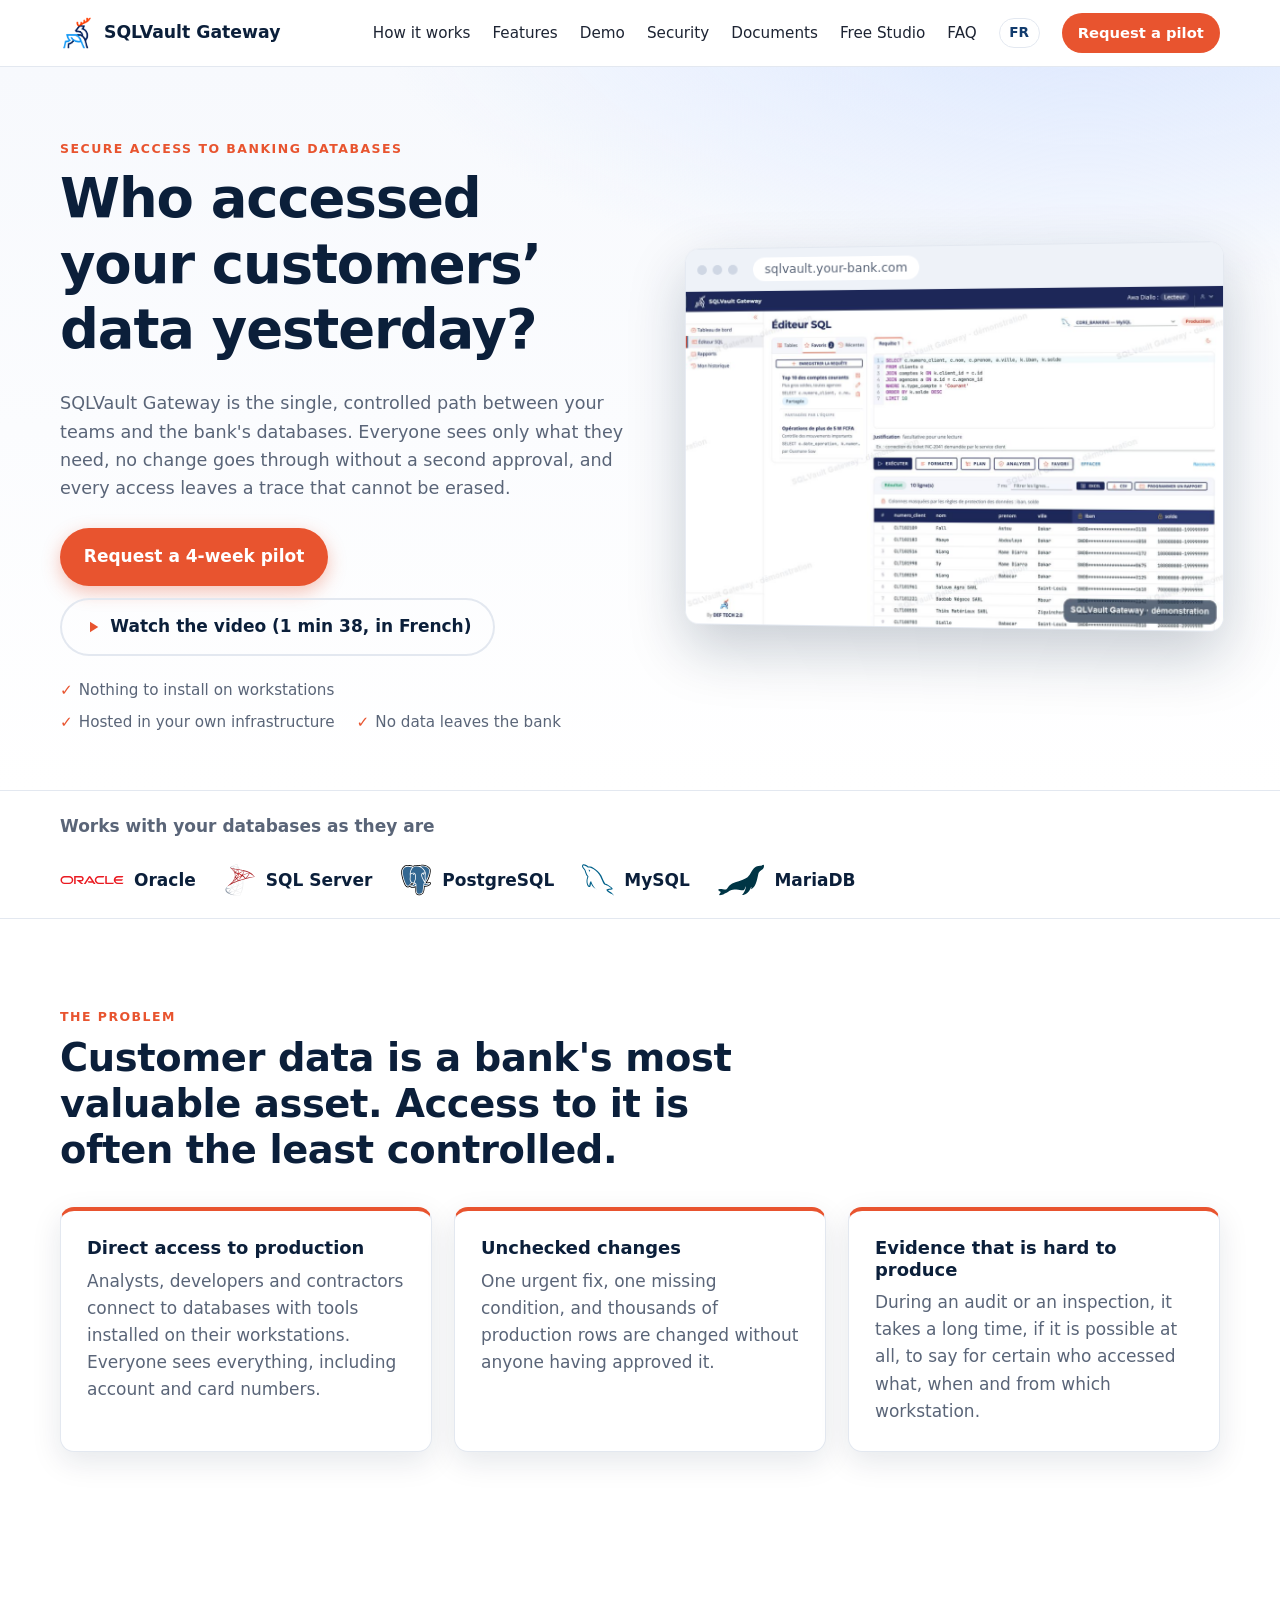
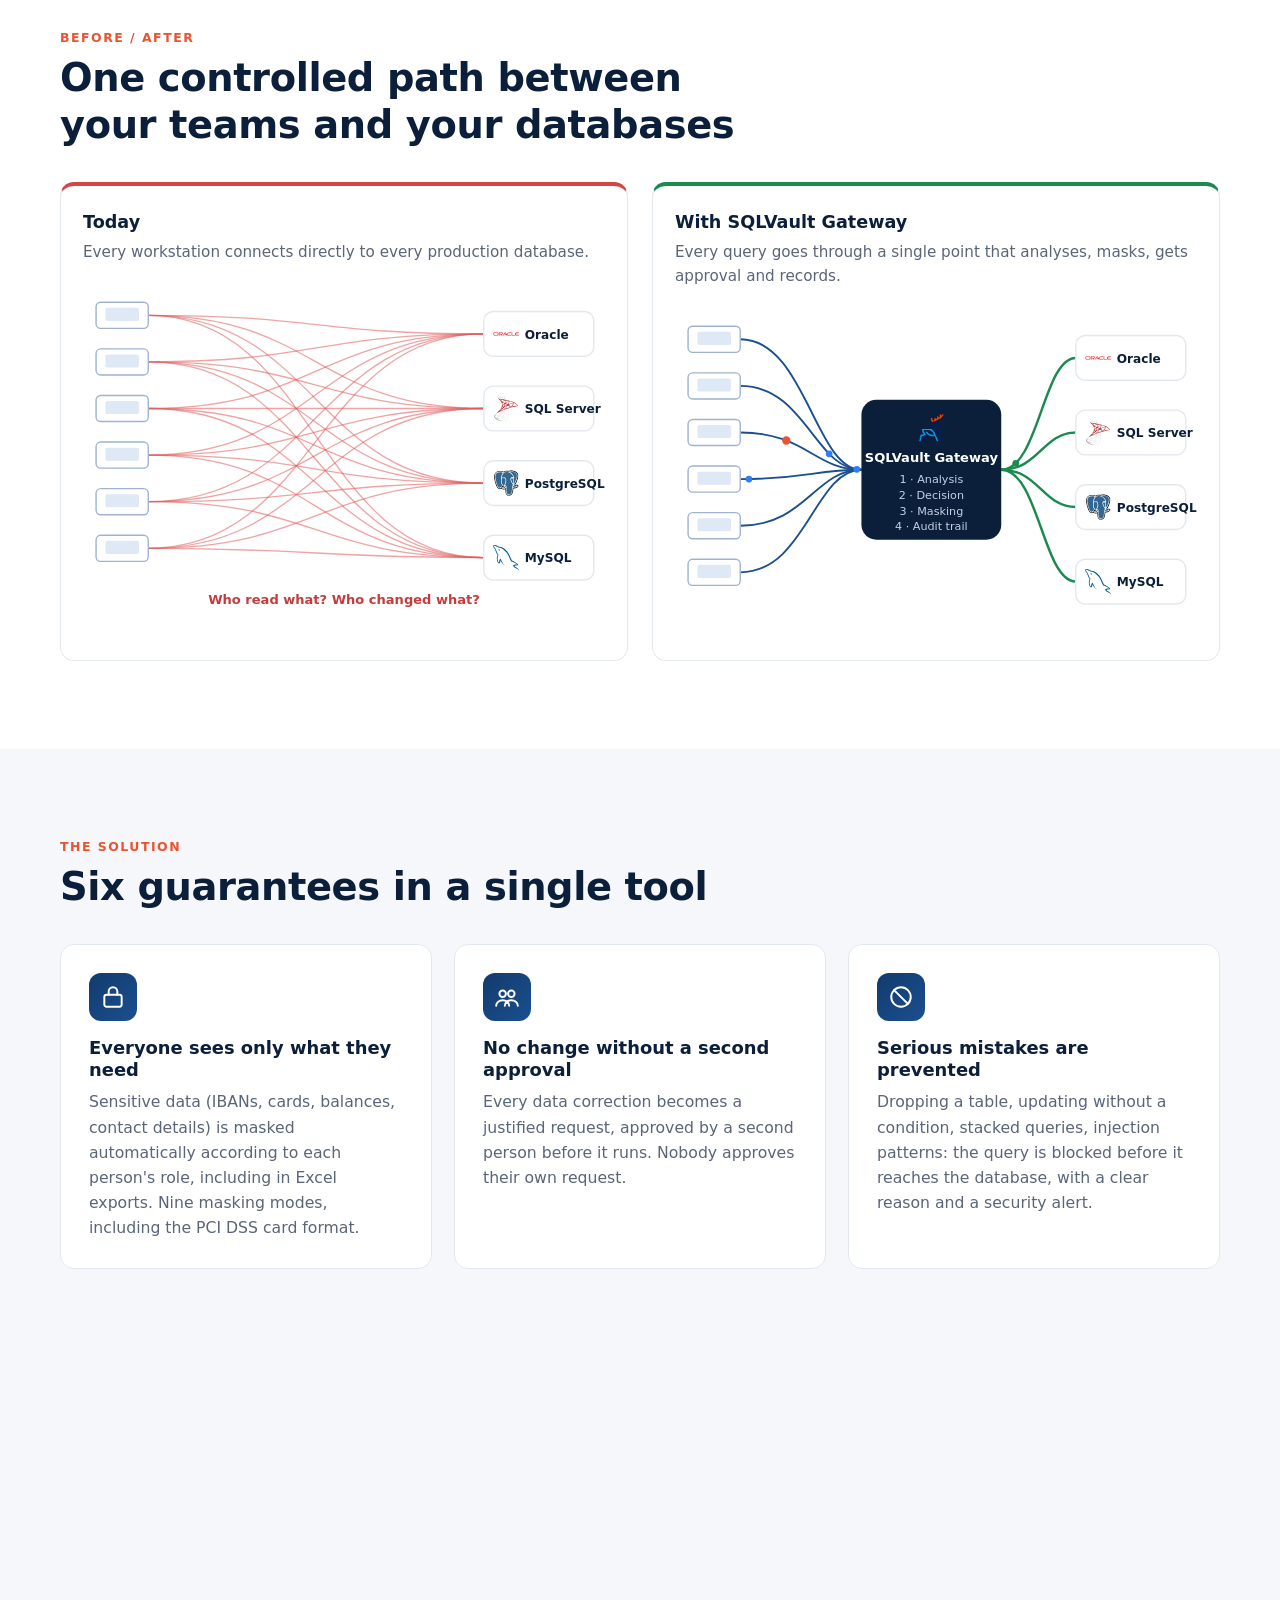
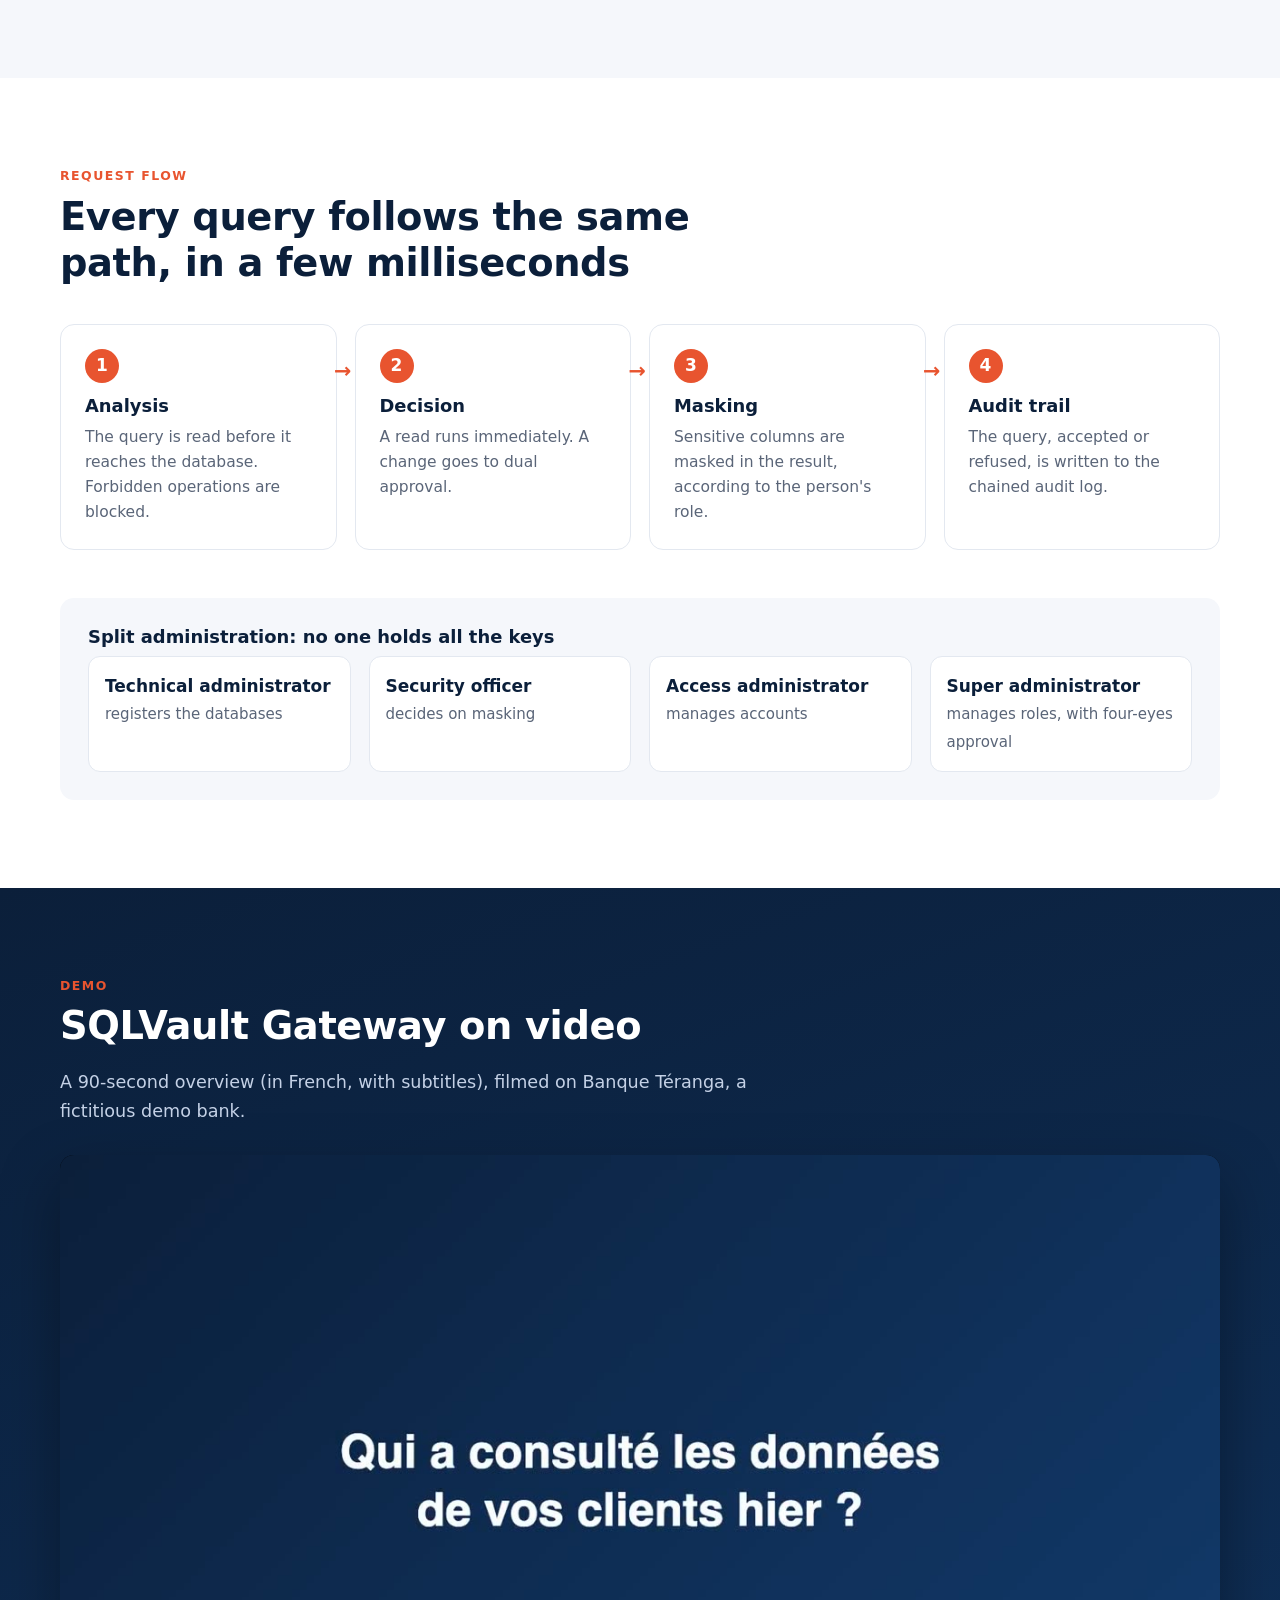
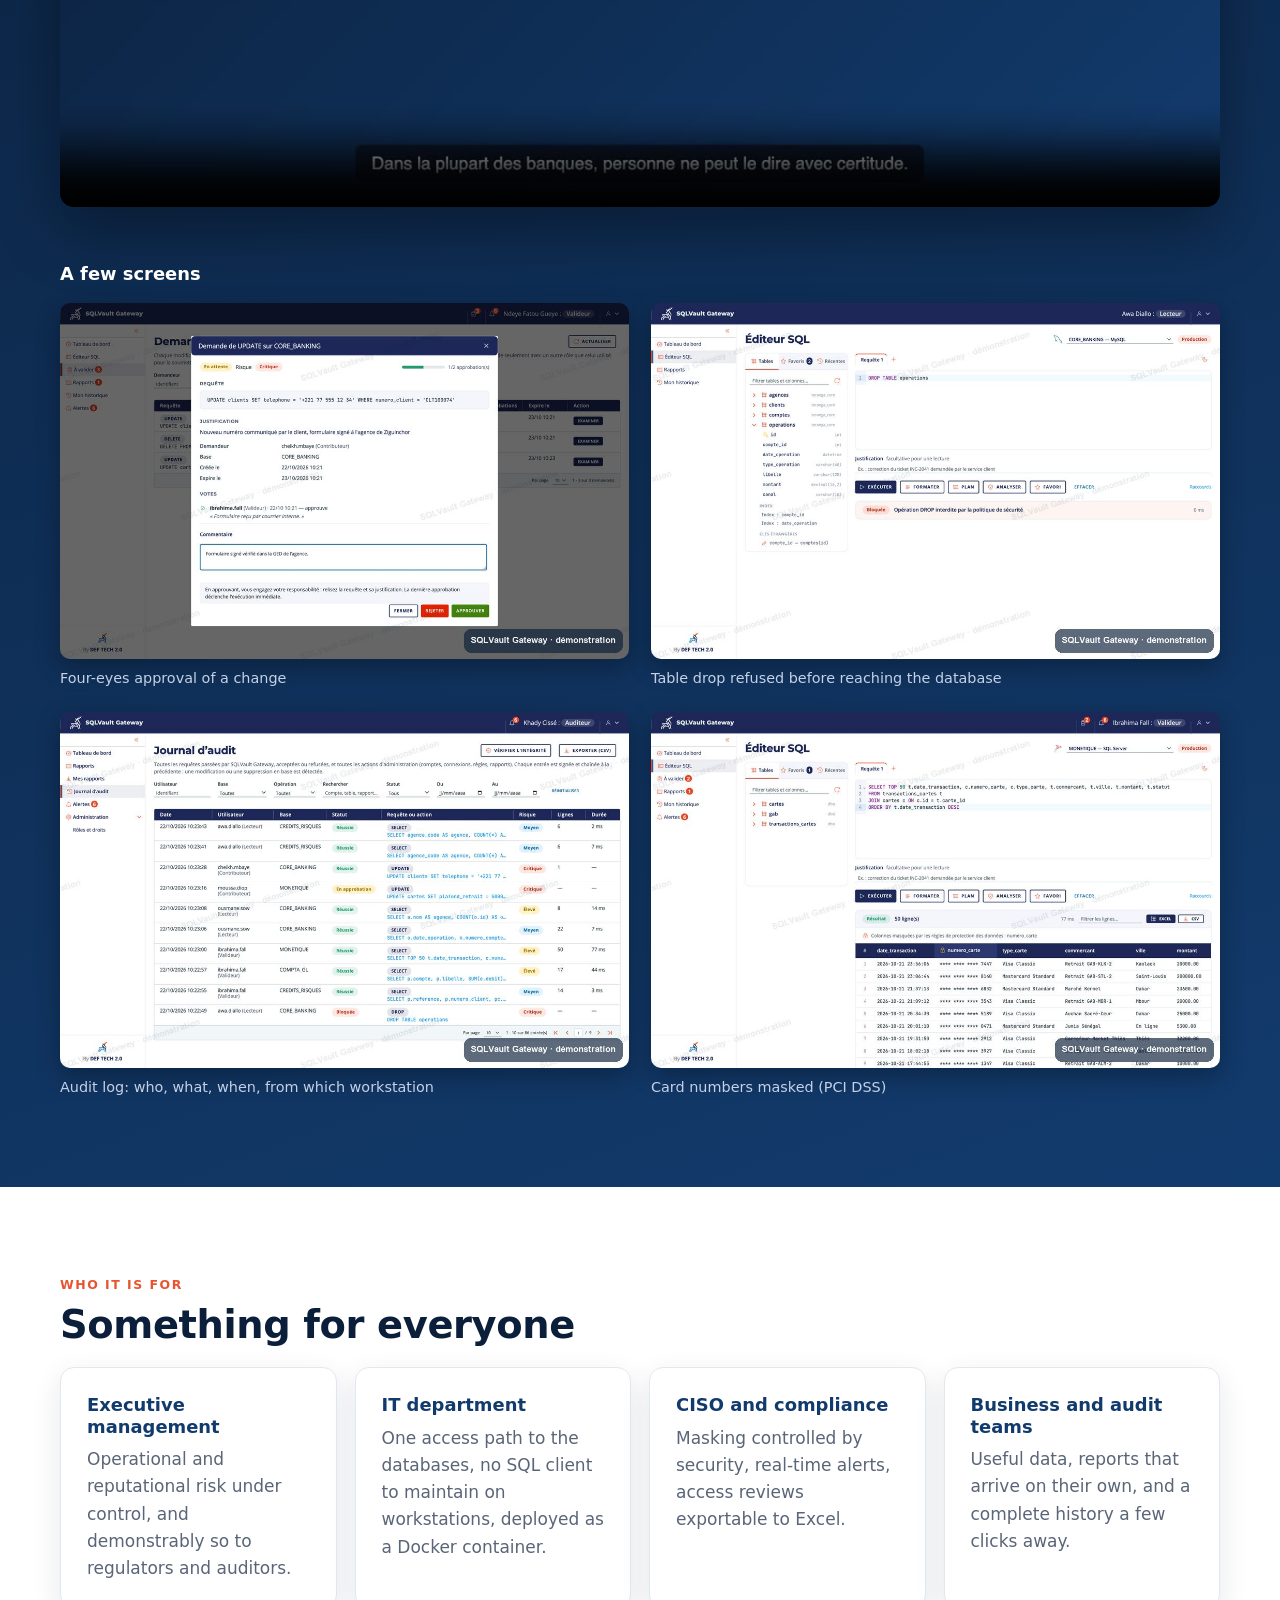
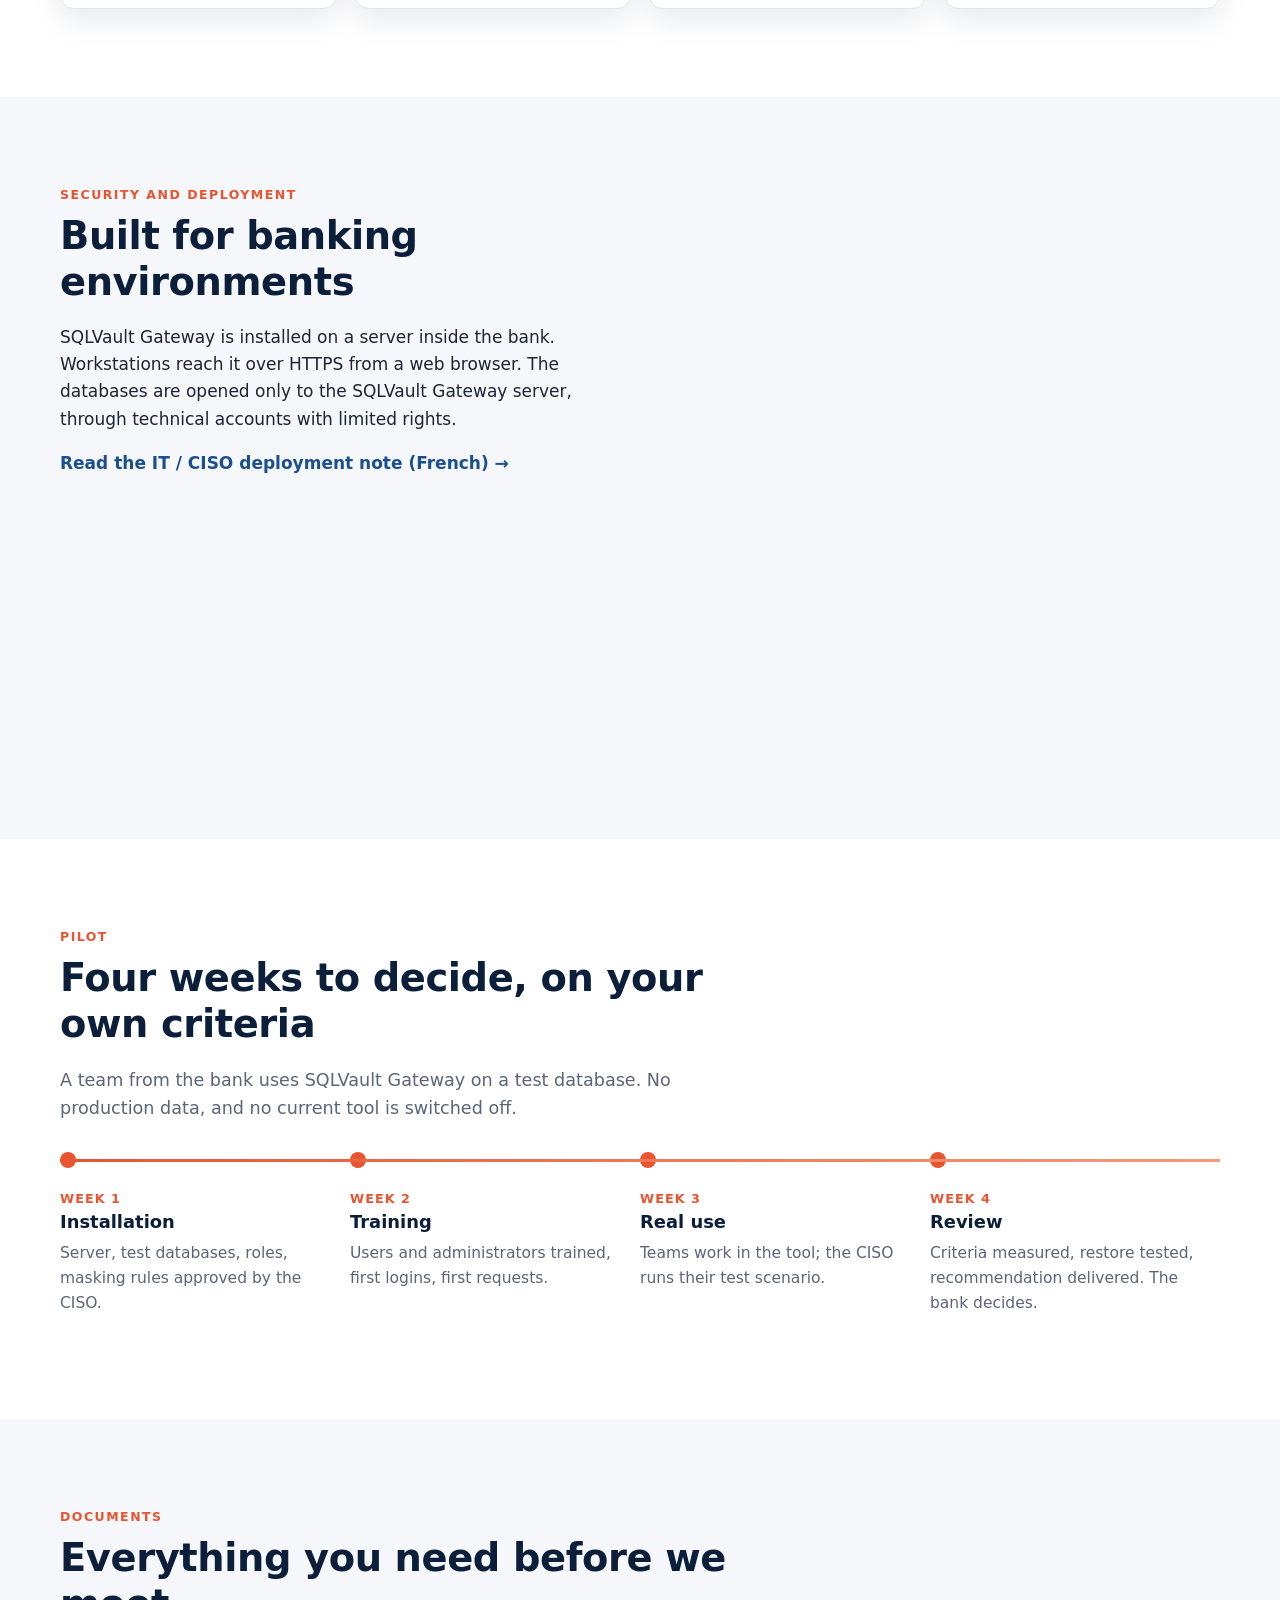
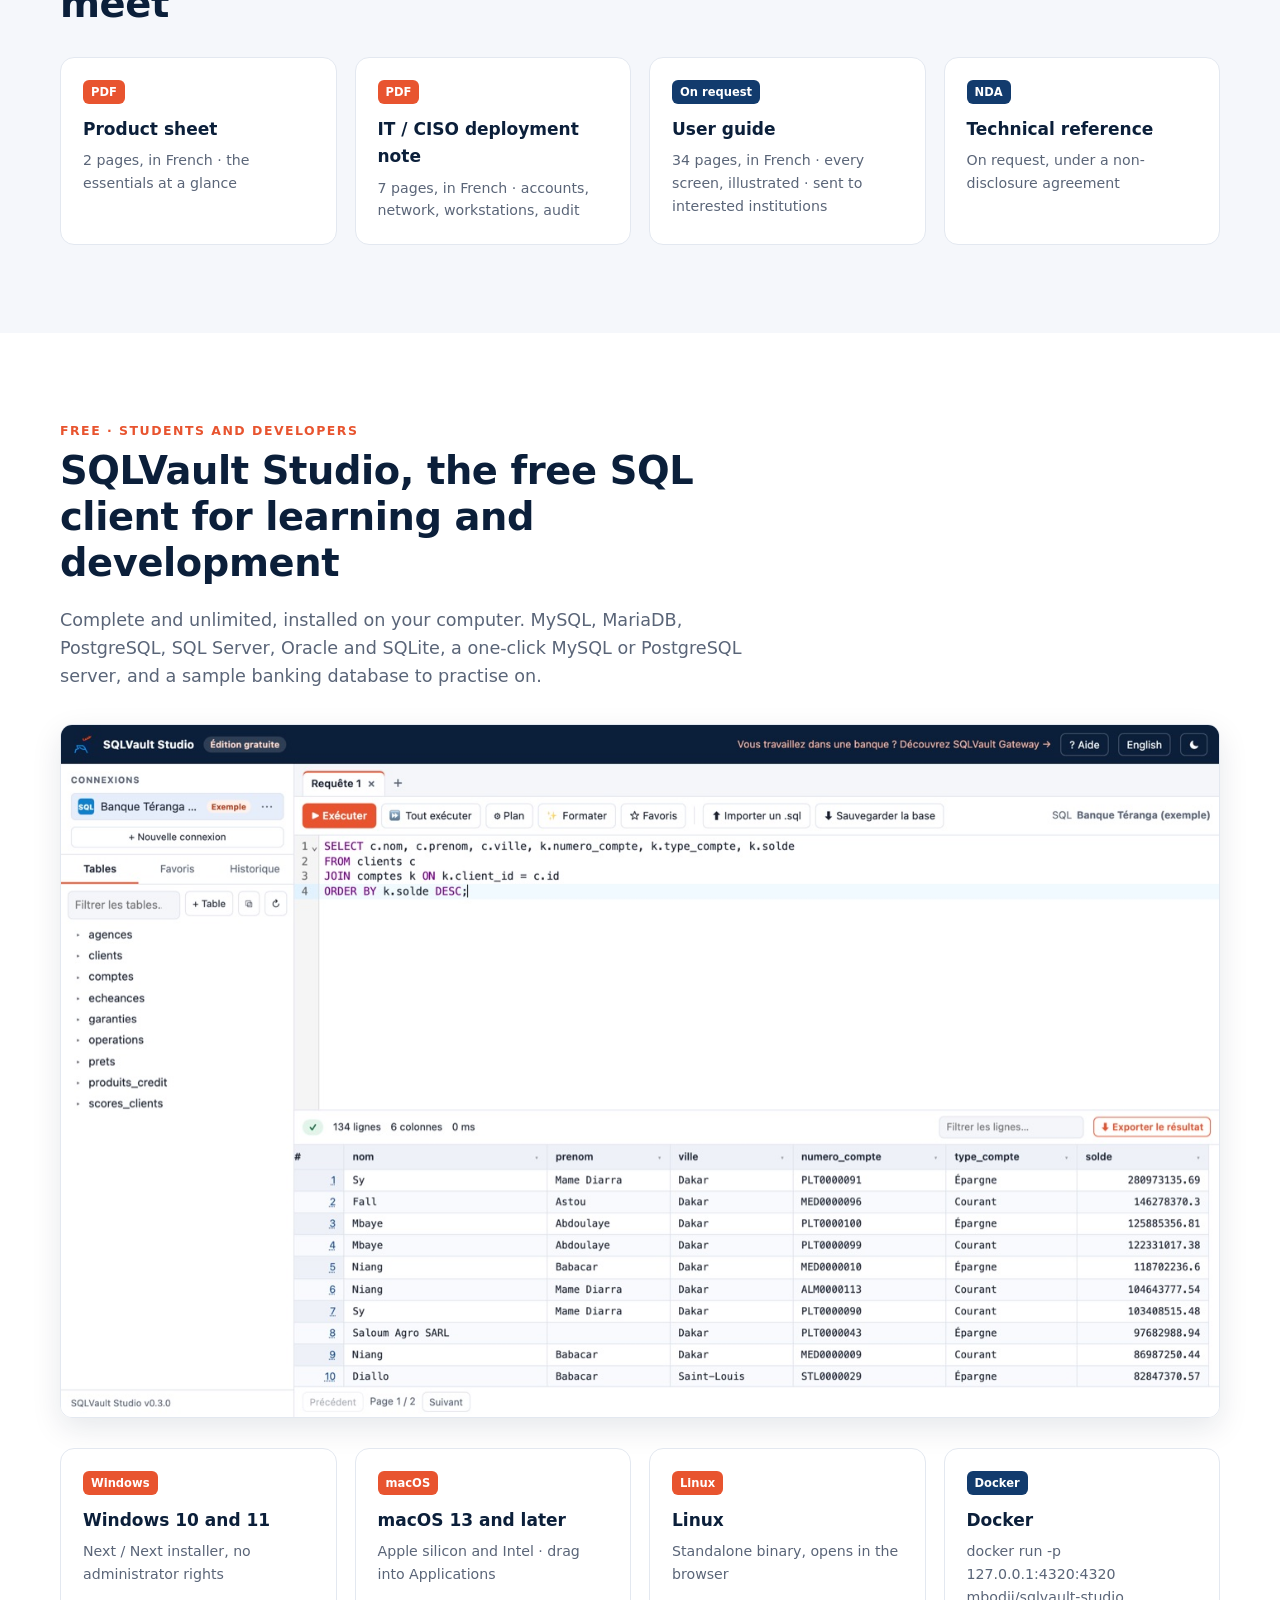
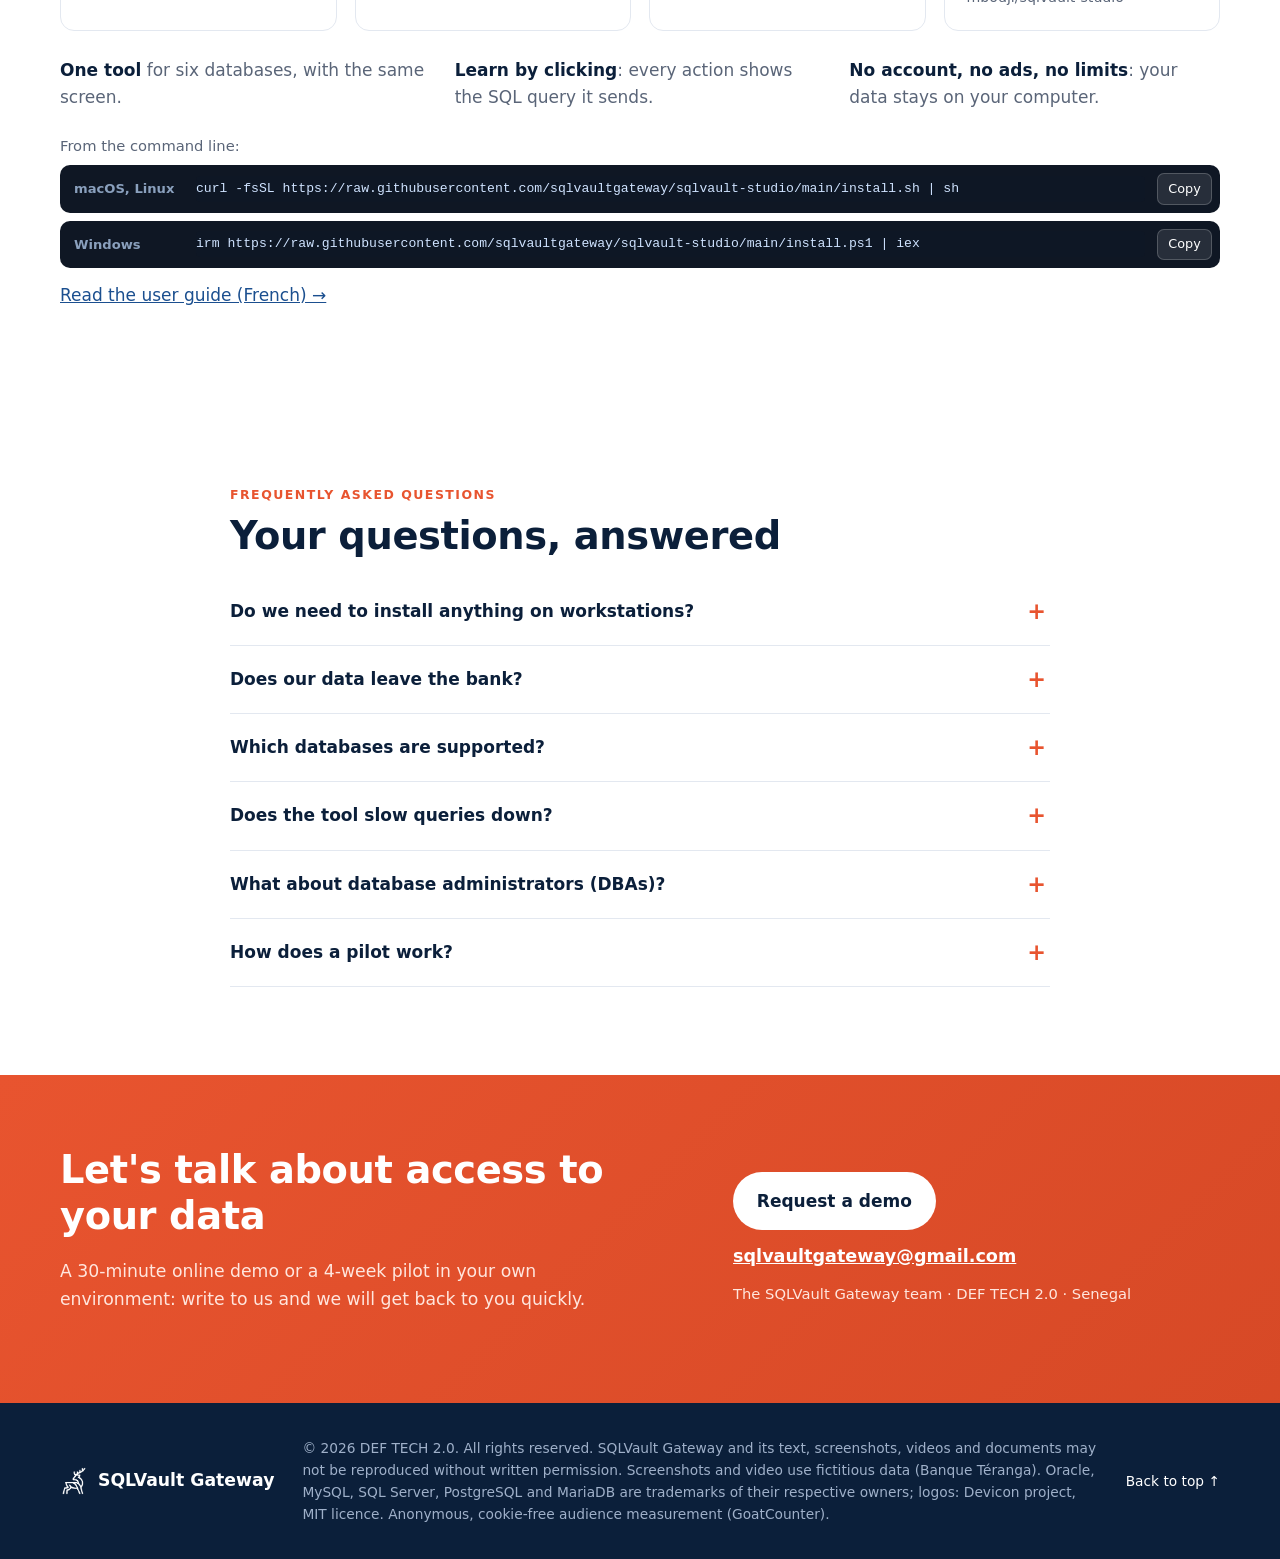
==== commit a654494d: "Add files via upload" ====
--- a/en/index.html
+++ b/en/index.html
@@ -350,12 +350,14 @@
 <footer class="foot">
   <div class="wrap foot-in">
     <div class="brand"><img src="../assets/img/logo-blanc.png" alt="" width="28" height="28"><span>SQLVault Gateway</span></div>
-    <p>© 2026 DEF TECH 2.0. All rights reserved. SQLVault Gateway and its text, screenshots, videos and documents may not be reproduced without written permission. Screenshots and video use fictitious data (Banque Téranga). Oracle, MySQL, SQL Server, PostgreSQL and MariaDB are trademarks of their respective owners; logos: Devicon project, MIT licence.</p>
+    <p>© 2026 DEF TECH 2.0. All rights reserved. SQLVault Gateway and its text, screenshots, videos and documents may not be reproduced without written permission. Screenshots and video use fictitious data (Banque Téranga). Oracle, MySQL, SQL Server, PostgreSQL and MariaDB are trademarks of their respective owners; logos: Devicon project, MIT licence. Anonymous, cookie-free audience measurement (GoatCounter).</p>
     <a href="#haut">Back to top ↑</a>
   </div>
 </footer>
 
 <dialog class="lightbox" aria-label="Enlarged screenshot"><img alt=""><button aria-label="Close">×</button></dialog>
 <script src="../assets/site.js" defer></script>
+<!-- Anonymous, cookie-free audience measurement -->
+<script data-goatcounter="https://sqlvaultgateway.goatcounter.com/count" async src="https://gc.zgo.at/count.js"></script>
 </body>
 </html>
--- a/assets/style.css
+++ b/assets/style.css
@@ -219,3 +219,67 @@
 .cmd .copy:hover { background: var(--orange); border-color: var(--orange); }
 .studio-guide { margin: 14px 0 0; }
 @media (max-width: 620px) { .cmd { grid-template-columns: minmax(0, 1fr) auto; } .cmd span { grid-column: 1 / -1; } }
+
+/* ===== Animations (désactivées si l'utilisateur demande moins d'animations) ===== */
+.nav { transition: box-shadow .3s, background .3s; }
+.nav.scrolled { box-shadow: 0 6px 24px rgba(11, 31, 58, .08); background: rgba(255, 255, 255, .96); }
+.timeline { position: relative; }
+.timeline::after { content: ""; position: absolute; top: -3px; left: 0; height: 3px; width: 0; background: linear-gradient(90deg, var(--orange), #f39a7d); }
+.hero-shot { position: relative; }
+@media (prefers-reduced-motion: no-preference) {
+  /* Apparition plus franche, en cascade (--d est fixé par site.js) */
+  .reveal { transform: translateY(30px) scale(.985); transition: opacity .8s cubic-bezier(.2,.7,.2,1), transform .8s cubic-bezier(.2,.7,.2,1); transition-delay: var(--d, 0s); }
+  .reveal.in { transform: none; }
+
+  /* Accroche : cascade au chargement, capture qui arrive puis flotte, reflet qui balaie l'écran */
+  .hero-text > * { animation: rise .9s cubic-bezier(.2,.7,.2,1) both; }
+  .hero-text > :nth-child(1) { animation-delay: .05s } .hero-text > :nth-child(2) { animation-delay: .15s }
+  .hero-text > :nth-child(3) { animation-delay: .3s } .hero-text > :nth-child(4) { animation-delay: .45s } .hero-text > :nth-child(5) { animation-delay: .6s }
+  .hero-shot { animation: shot-in 1.2s .25s cubic-bezier(.2,.7,.2,1) both, float 8s 1.6s ease-in-out infinite; }
+  .hero-shot::after { content: ""; position: absolute; inset: 0; pointer-events: none; background: linear-gradient(105deg, transparent 35%, rgba(255,255,255,.35) 50%, transparent 65%); transform: translateX(-120%); animation: sweep 7s 2.2s ease-in-out infinite; }
+  .hero .cta .btn:not(.btn-ghost) { animation: pulse 3.4s 2s ease-out infinite; }
+  @keyframes rise { from { opacity: 0; transform: translateY(26px); } to { opacity: 1; transform: none; } }
+  @keyframes shot-in { from { opacity: 0; transform: perspective(1400px) translateX(60px) rotateY(-16deg); } to { opacity: 1; transform: perspective(1400px) rotateY(-6deg); } }
+  @keyframes float { 0%, 100% { transform: perspective(1400px) rotateY(-6deg) translateY(0); } 50% { transform: perspective(1400px) rotateY(-4deg) translateY(-10px); } }
+  @keyframes sweep { 0%, 70% { transform: translateX(-120%); } 100% { transform: translateX(120%); } }
+  @keyframes pulse { 0% { box-shadow: 0 6px 18px rgba(232,84,47,.35), 0 0 0 0 rgba(232,84,47,.45); } 70%, 100% { box-shadow: 0 6px 18px rgba(232,84,47,.35), 0 0 0 16px rgba(232,84,47,0); } }
+
+  /* Icônes des fonctionnalités : petit rebond à l'apparition */
+  .feature.reveal .ico { transform: scale(.6) rotate(-8deg); opacity: 0; transition: transform .6s cubic-bezier(.3,1.6,.5,1), opacity .4s; transition-delay: calc(var(--d, 0s) + .25s); }
+  .feature.reveal.in .ico { transform: none; opacity: 1; }
+
+  /* Avant / après : les connexions se dessinent ; des requêtes circulent dans le schéma « après » */
+  .arch-panel path { stroke-dasharray: 700; stroke-dashoffset: 700; }
+  .arch-panel.in path { animation: draw 1.6s cubic-bezier(.4,0,.2,1) forwards; }
+  .arch-before.in .lines-bad path:nth-child(3n+1) { animation-delay: .1s } .arch-before.in .lines-bad path:nth-child(3n+2) { animation-delay: .35s } .arch-before.in .lines-bad path:nth-child(3n) { animation-delay: .6s }
+  .arch-after.in .lines-out path { animation-delay: .7s; }
+  .arch-before .warn { opacity: 0; } .arch-before.in .warn { animation: rise .7s 1.6s both, blink 2.6s 2.4s ease-in-out infinite; }
+  .arch-after .gw rect { transform-box: fill-box; transform-origin: center; }
+  .arch-after.in .gw rect { animation: glow 2.8s 1.4s ease-in-out infinite; }
+  @keyframes draw { to { stroke-dashoffset: 0; } }
+  @keyframes blink { 0%, 100% { opacity: 1; } 50% { opacity: .55; } }
+  @keyframes glow { 0%, 100% { filter: drop-shadow(0 0 0 rgba(47,125,250,0)); } 50% { filter: drop-shadow(0 0 12px rgba(47,125,250,.55)); } }
+
+  /* Les 4 étapes s'allument tour à tour, en boucle */
+  .steps.play li { animation: step-on 6s ease-in-out infinite; }
+  .steps.play li:nth-child(2) { animation-delay: 1.5s } .steps.play li:nth-child(3) { animation-delay: 3s } .steps.play li:nth-child(4) { animation-delay: 4.5s }
+  .steps.play li b { animation: step-dot 6s ease-in-out infinite; animation-delay: inherit; }
+  @keyframes step-on { 0%, 30%, 100% { border-color: var(--line); box-shadow: none; transform: none; } 6%, 22% { border-color: var(--orange); box-shadow: 0 14px 34px rgba(232,84,47,.16); transform: translateY(-4px); } }
+  @keyframes step-dot { 0%, 30%, 100% { transform: none; } 8%, 20% { transform: scale(1.15); } }
+
+  /* Frise du pilote : la ligne se remplit, les semaines s'allument */
+  .timeline.play::after { animation: fill-line 2.6s .2s cubic-bezier(.4,0,.2,1) forwards; }
+  .timeline li::before { transform: scale(0); transition: transform .5s cubic-bezier(.3,1.6,.5,1); }
+  .timeline.play li::before { transform: scale(1); }
+  .timeline.play li:nth-child(1)::before { transition-delay: .2s } .timeline.play li:nth-child(2)::before { transition-delay: .9s }
+  .timeline.play li:nth-child(3)::before { transition-delay: 1.6s } .timeline.play li:nth-child(4)::before { transition-delay: 2.3s }
+  @keyframes fill-line { to { width: 100%; } }
+
+  /* Bandeau de contact : dégradé qui ondule lentement */
+  .contact { background-size: 180% 180%; animation: drift 14s ease-in-out infinite alternate; }
+  @keyframes drift { from { background-position: 0% 50%; } to { background-position: 100% 50%; } }
+}
+@media (prefers-reduced-motion: no-preference) and (max-width: 980px) {
+  .hero-shot { animation: rise .9s .3s cubic-bezier(.2,.7,.2,1) both; }
+}
+.hero { overflow: hidden; } /* la capture qui arrive de la droite ne fait jamais déborder la page */
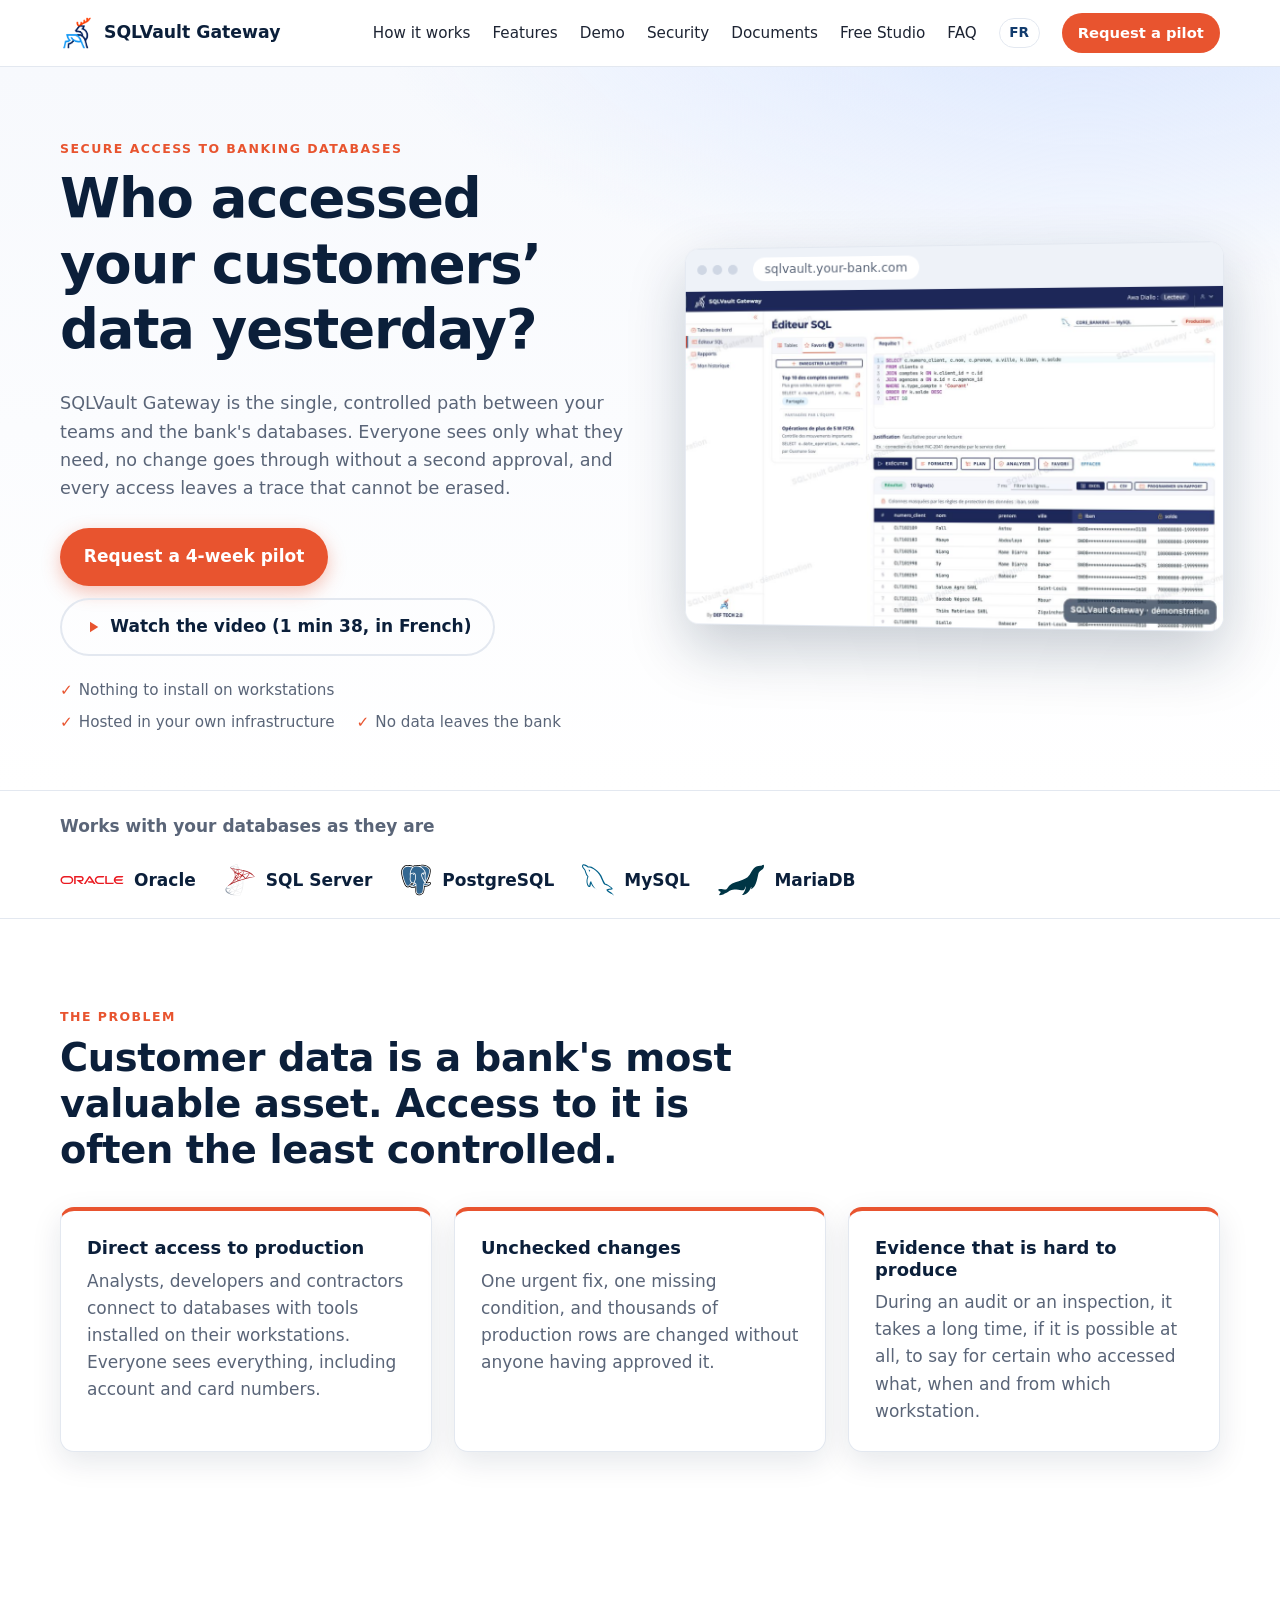
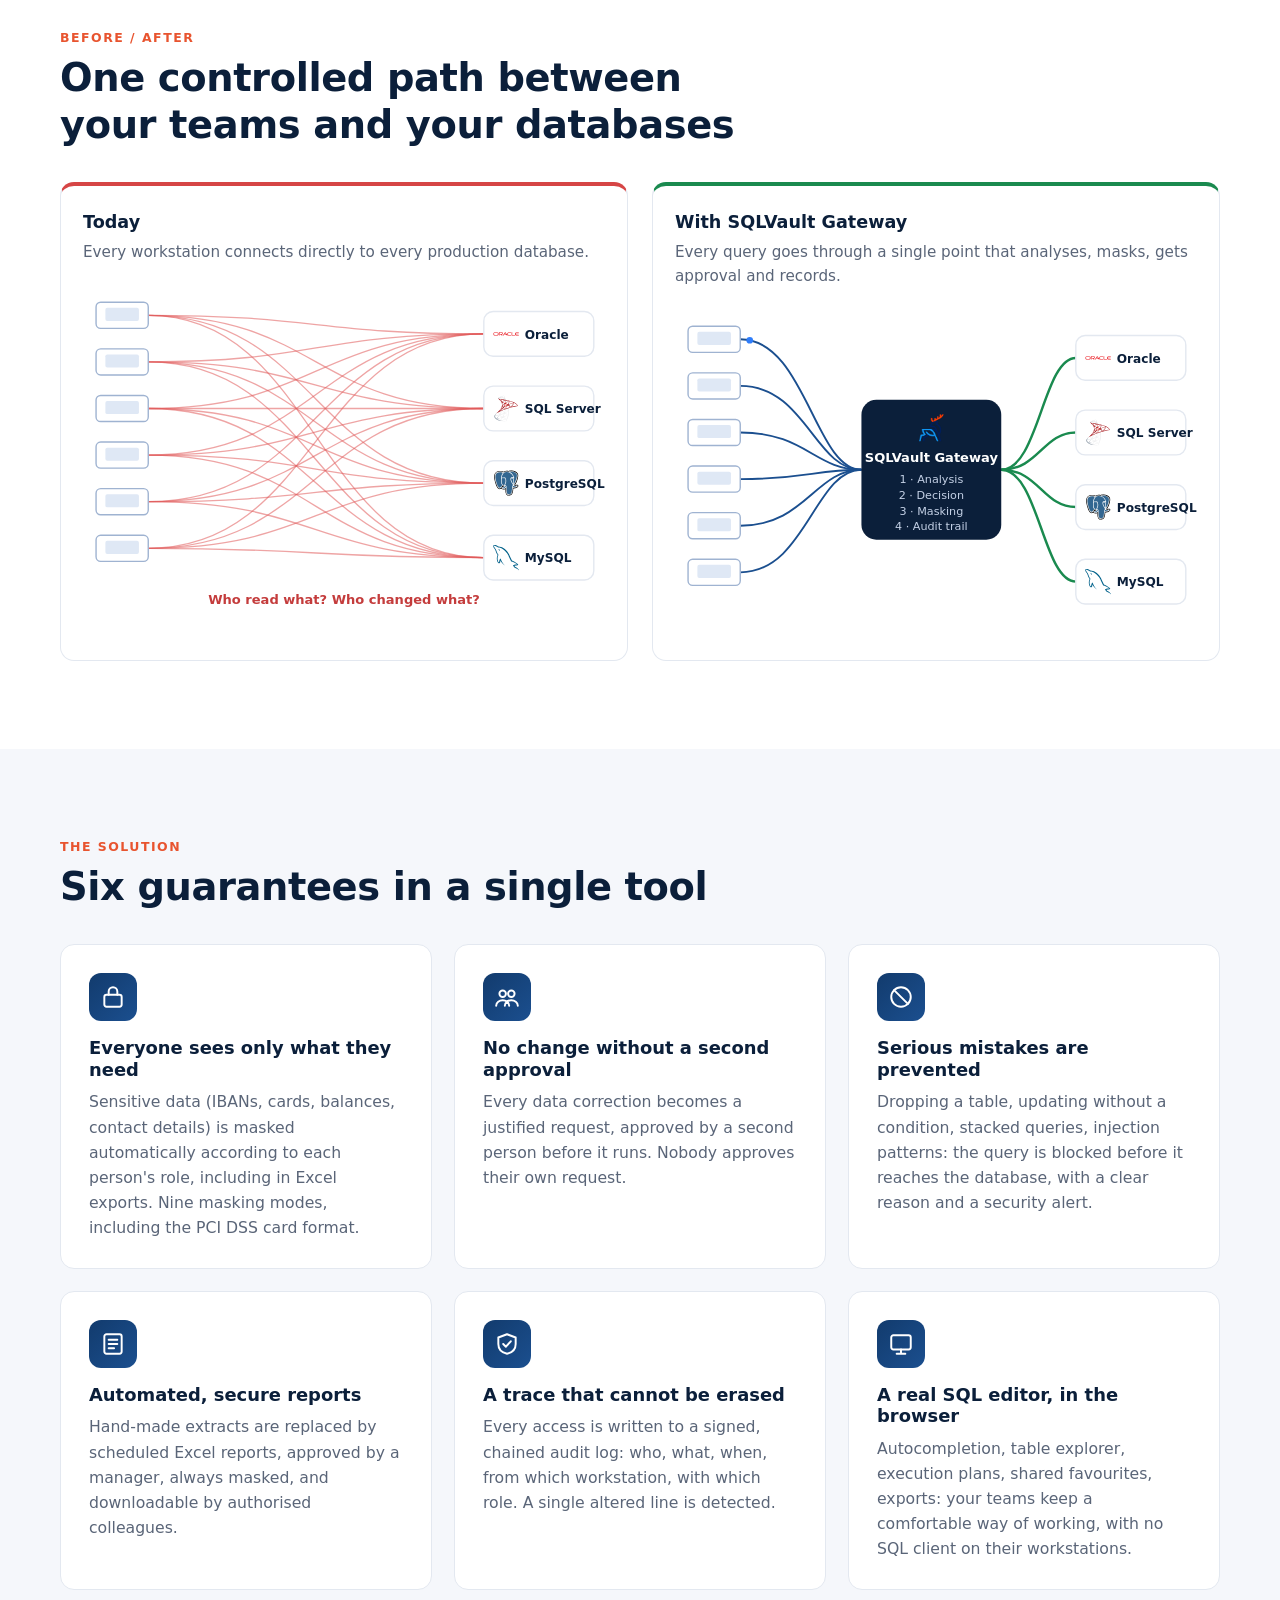
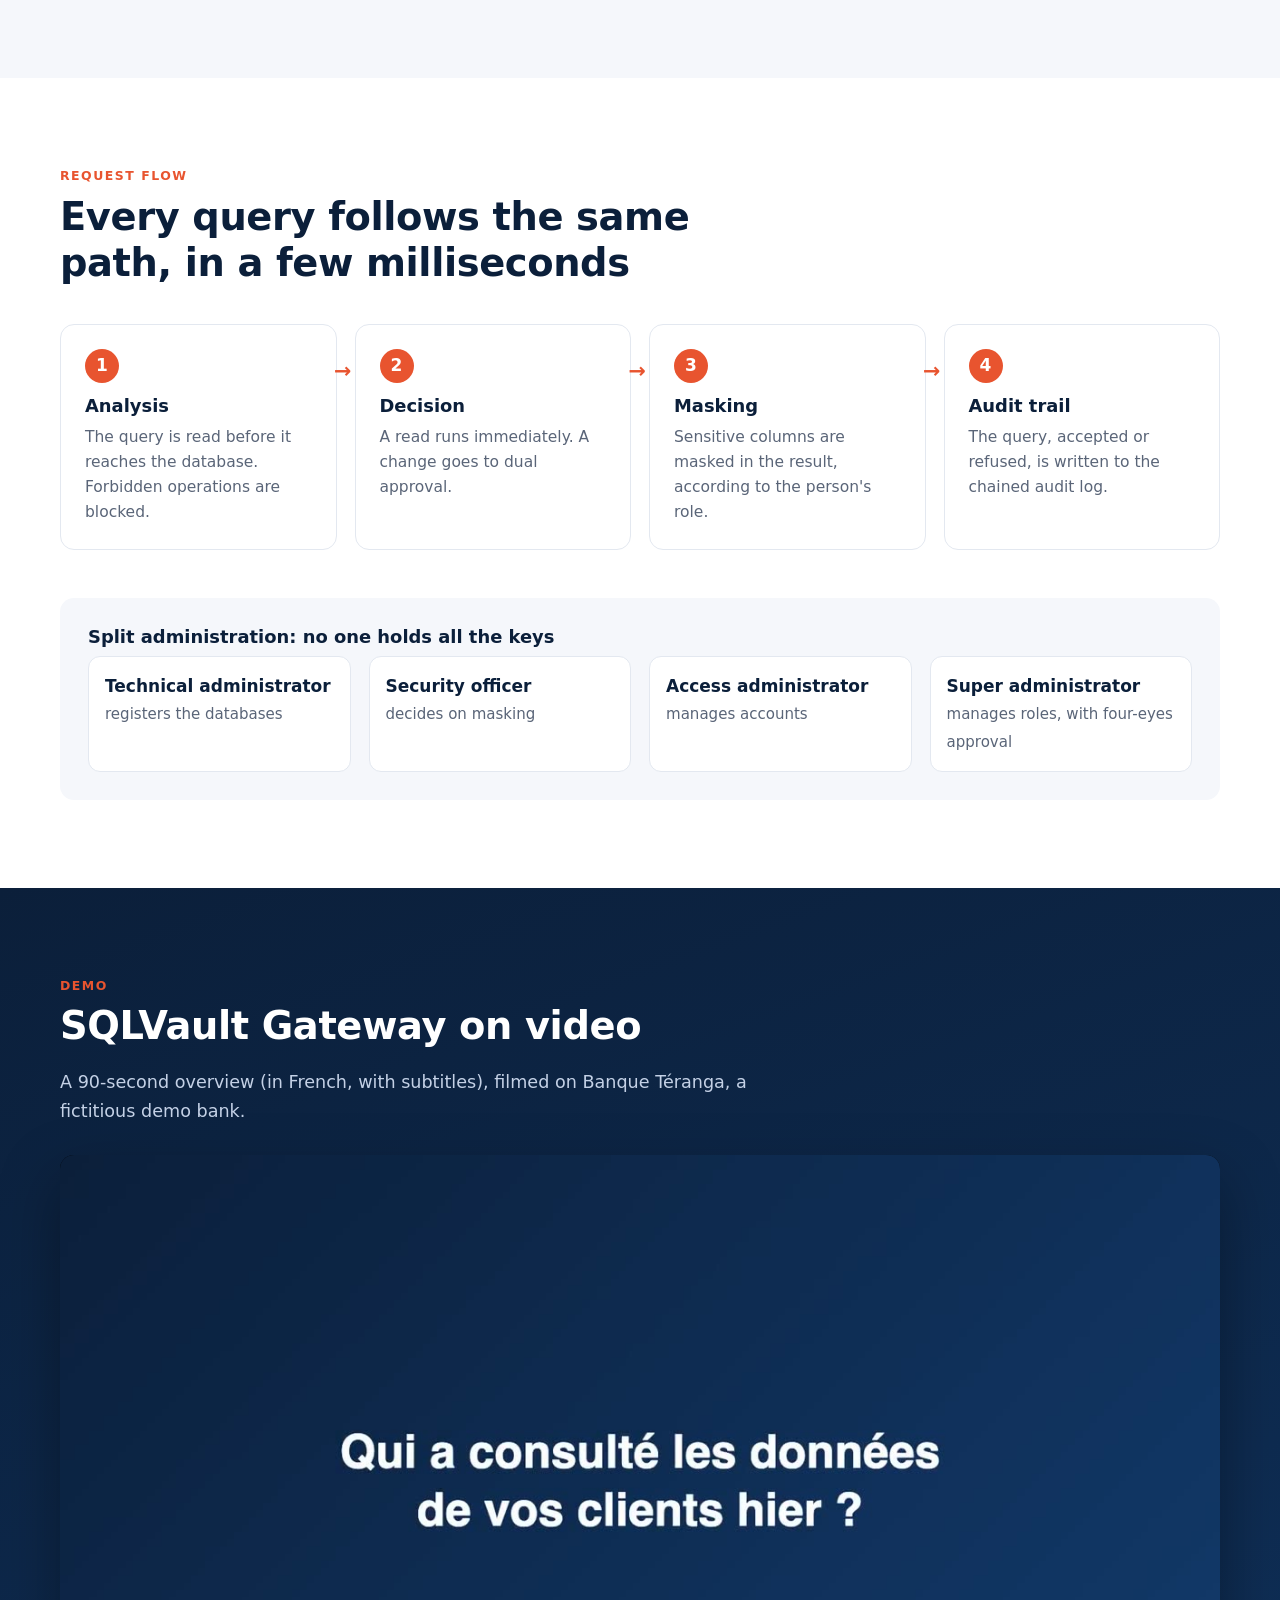
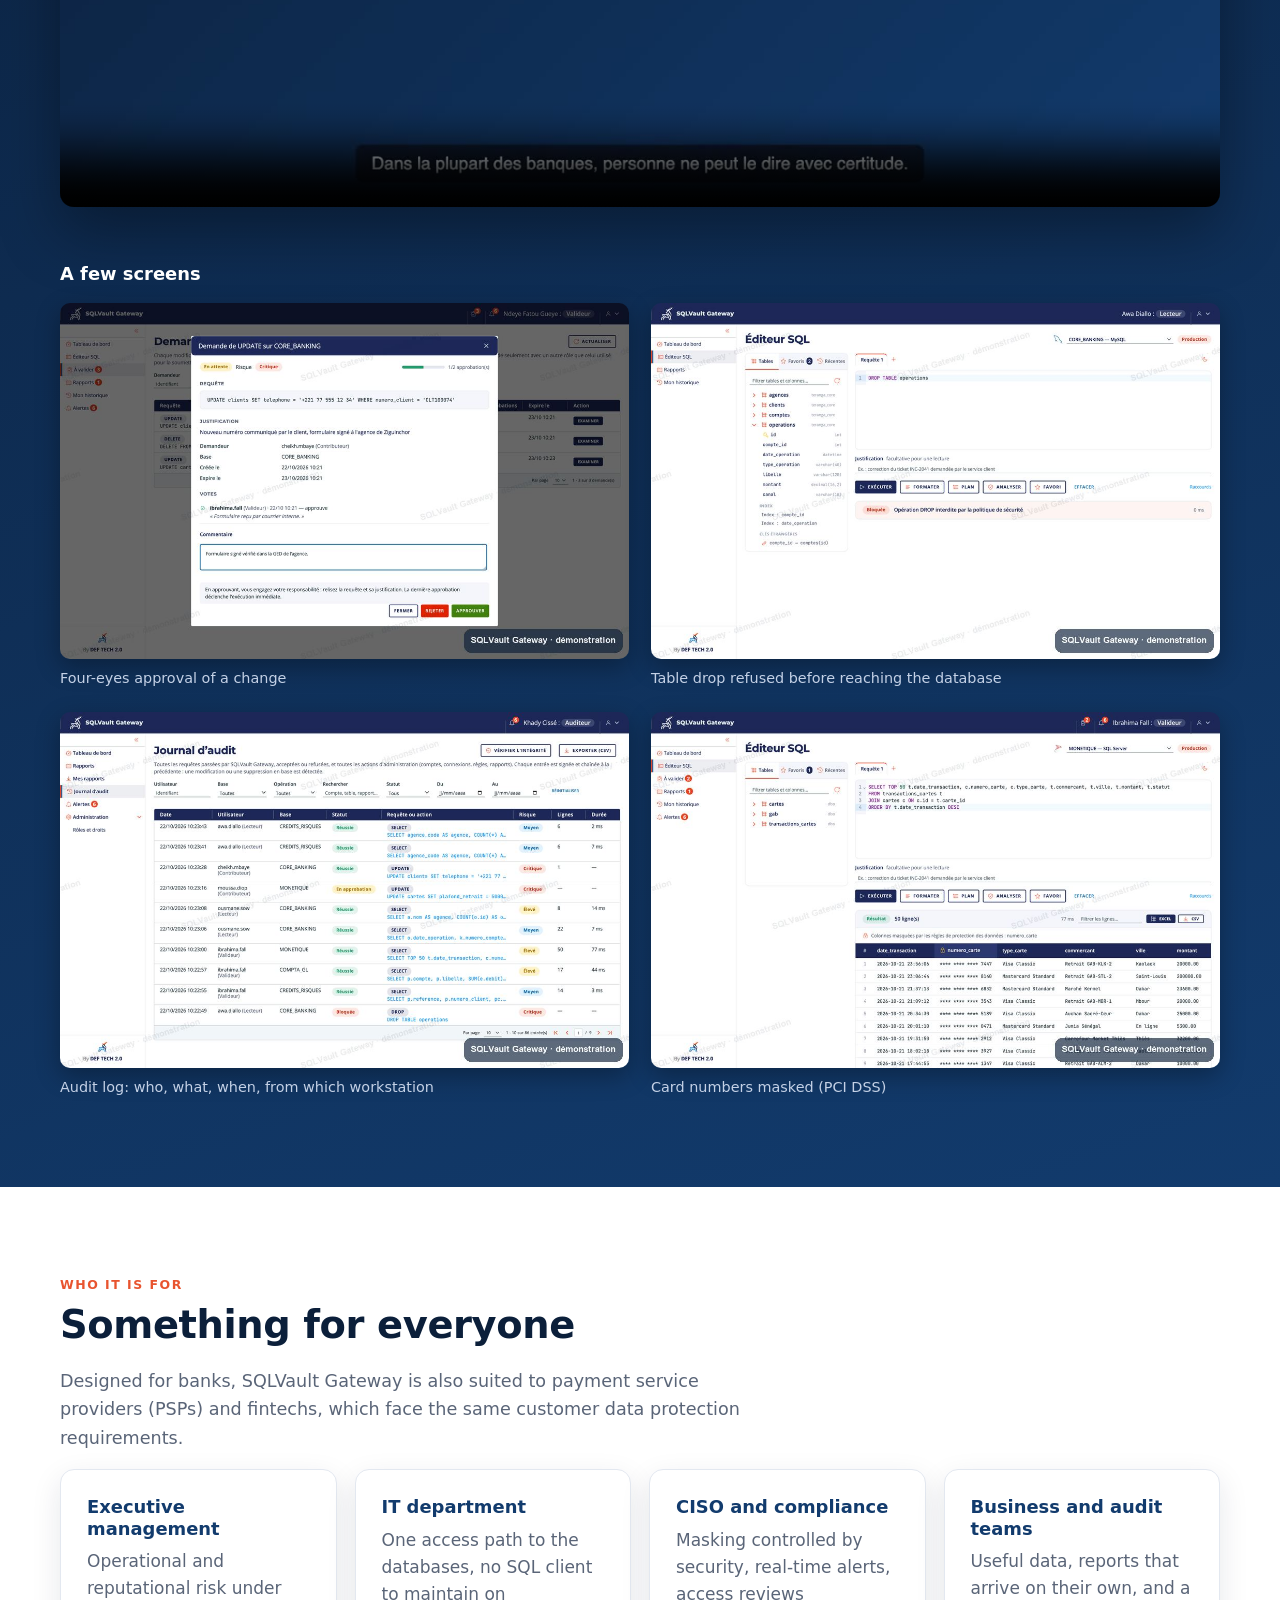
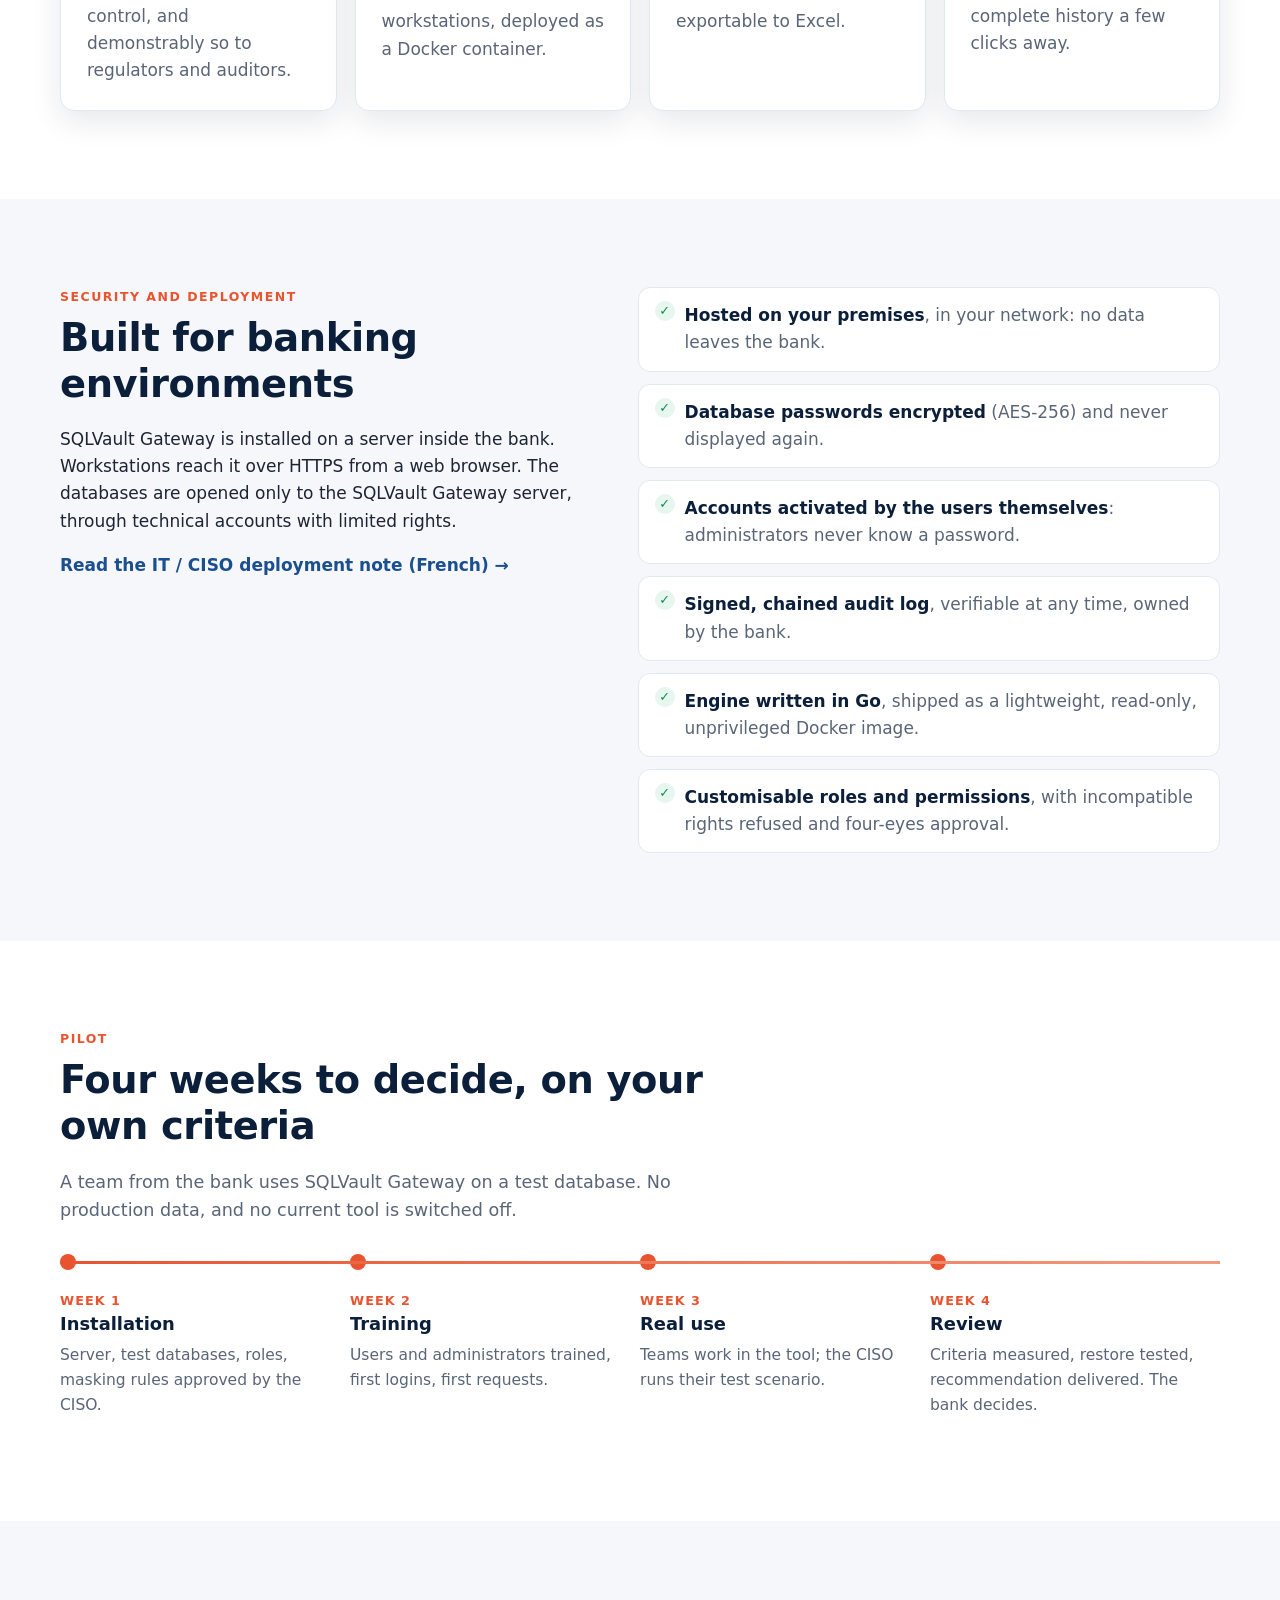
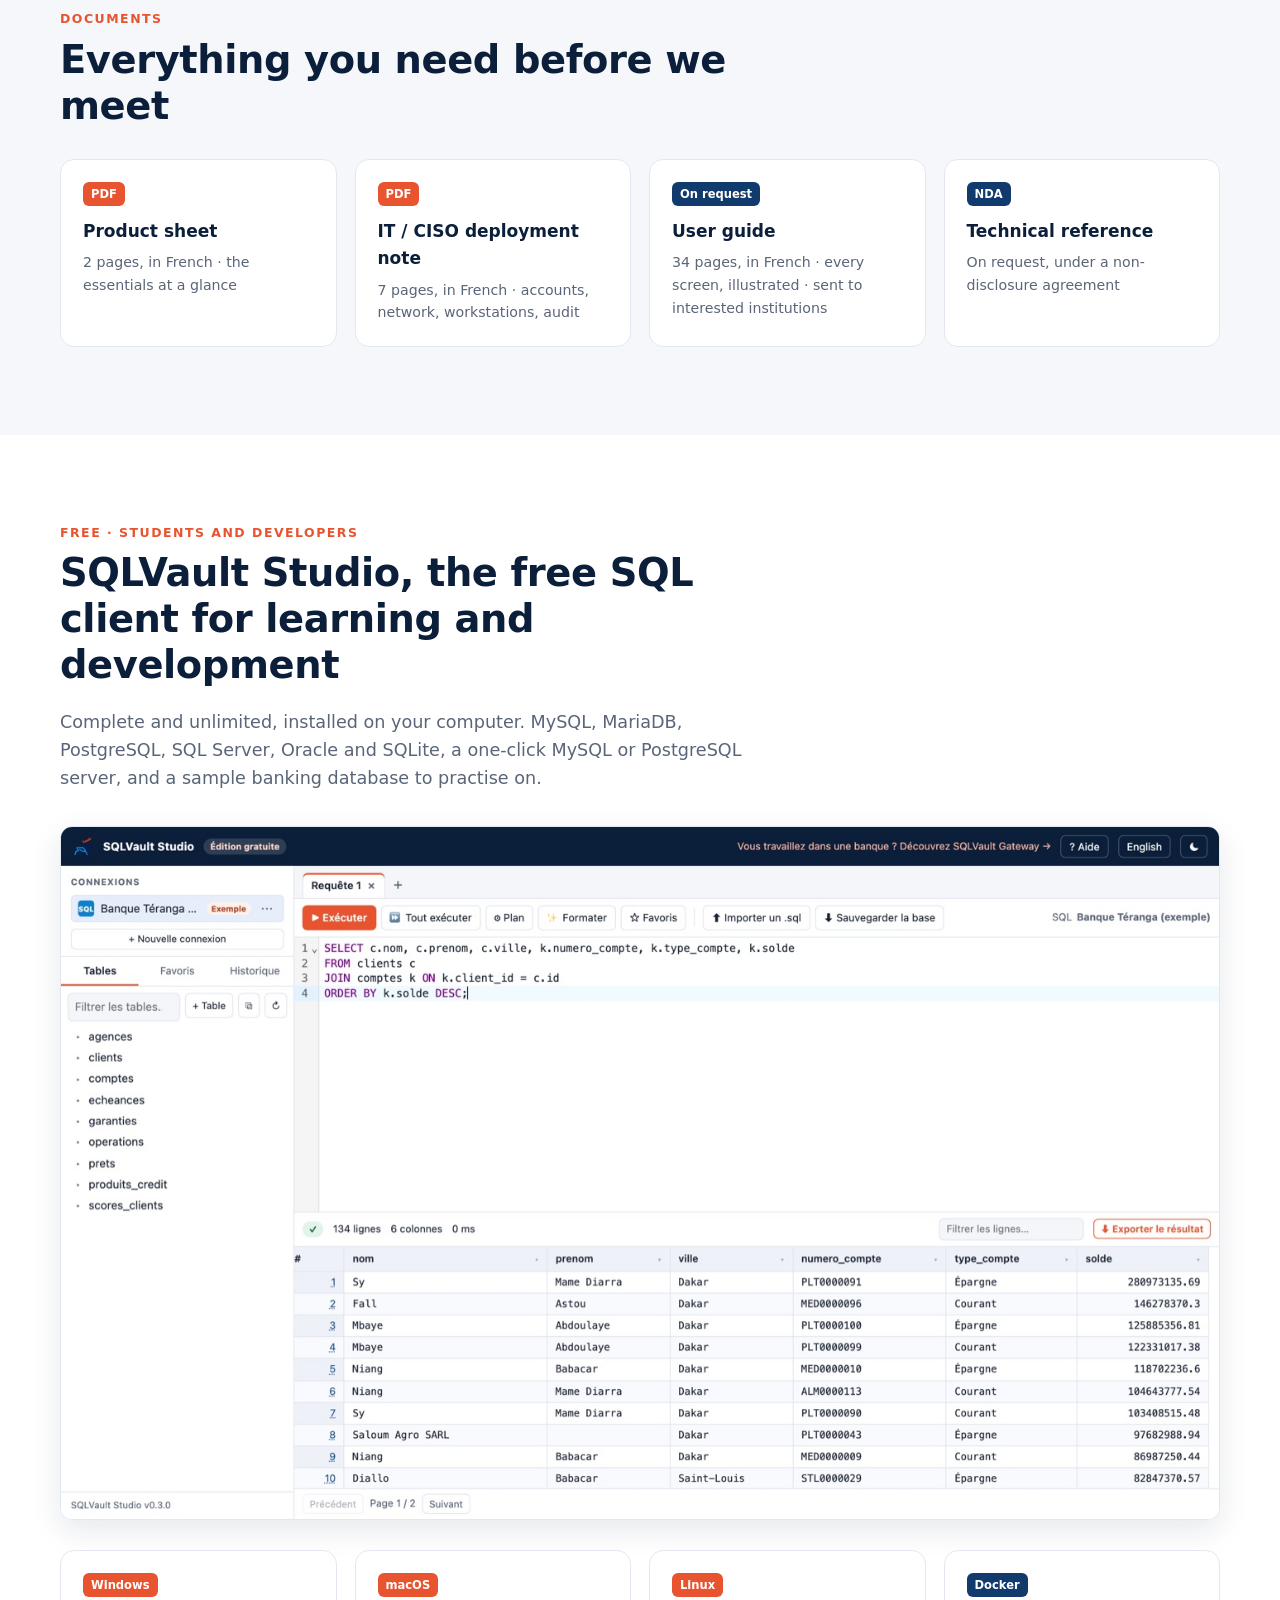
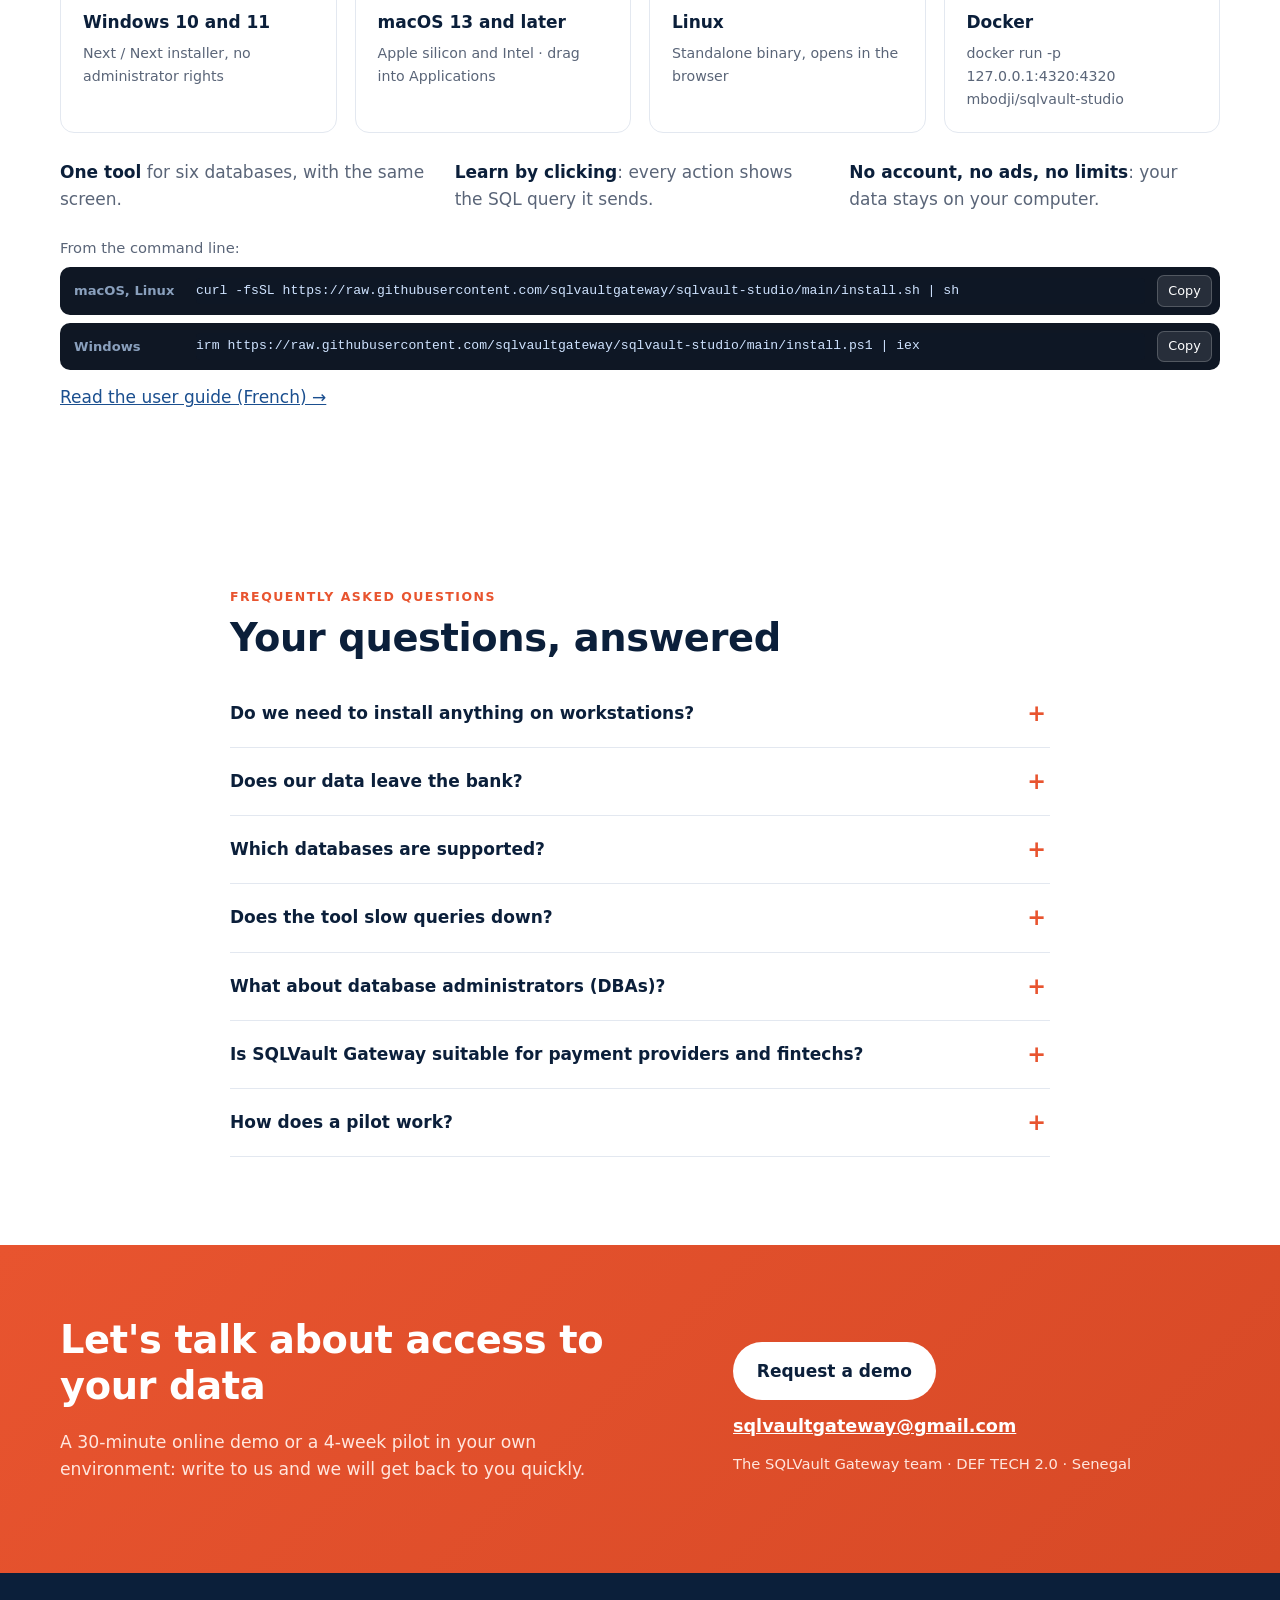
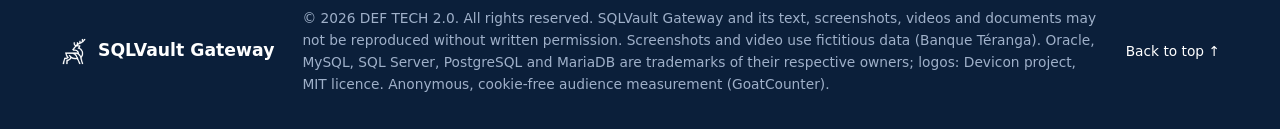
==== commit 03efaa29: "Add files via upload" ====
--- a/en/index.html
+++ b/en/index.html
@@ -231,6 +231,7 @@
   <div class="wrap">
     <p class="kicker">Who it is for</p>
     <h2>Something for everyone</h2>
+    <p class="sub">Designed for banks, SQLVault Gateway is also suited to payment service providers (PSPs) and fintechs, which face the same customer data protection requirements.</p>
     <div class="grid4 who">
       <article class="card"><h3>Executive management</h3><p>Operational and reputational risk under control, and demonstrably so to regulators and auditors.</p></article>
       <article class="card"><h3>IT department</h3><p>One access path to the databases, no SQL client to maintain on workstations, deployed as a Docker container.</p></article>
@@ -326,6 +327,7 @@
     <details><summary>Which databases are supported?</summary><p>Oracle, SQL Server, PostgreSQL, MySQL and MariaDB, with or without TLS encryption. The same screen and the same rules apply to all of them.</p></details>
     <details><summary>Does the tool slow queries down?</summary><p>Analysis and masking add a few milliseconds. Large results are streamed, and full exports are produced on the server.</p></details>
     <details><summary>What about database administrators (DBAs)?</summary><p>Schema changes and emergency access go through dedicated, recorded channels (bastion host, password vault). The IT / CISO note describes the full set-up.</p></details>
+    <details><summary>Is SQLVault Gateway suitable for payment providers and fintechs?</summary><p>Yes. Designed for banks, it meets the same needs at payment service providers (PSPs), e-money institutions and fintechs: card and account data masked, changes approved by a second person, proof of access for audits and regulators.</p></details>
     <details><summary>How does a pilot work?</summary><p>Four weeks on a test database, with 5 to 10 users and success criteria agreed on day one with your IT department and your CISO.</p></details>
   </div>
 </section>
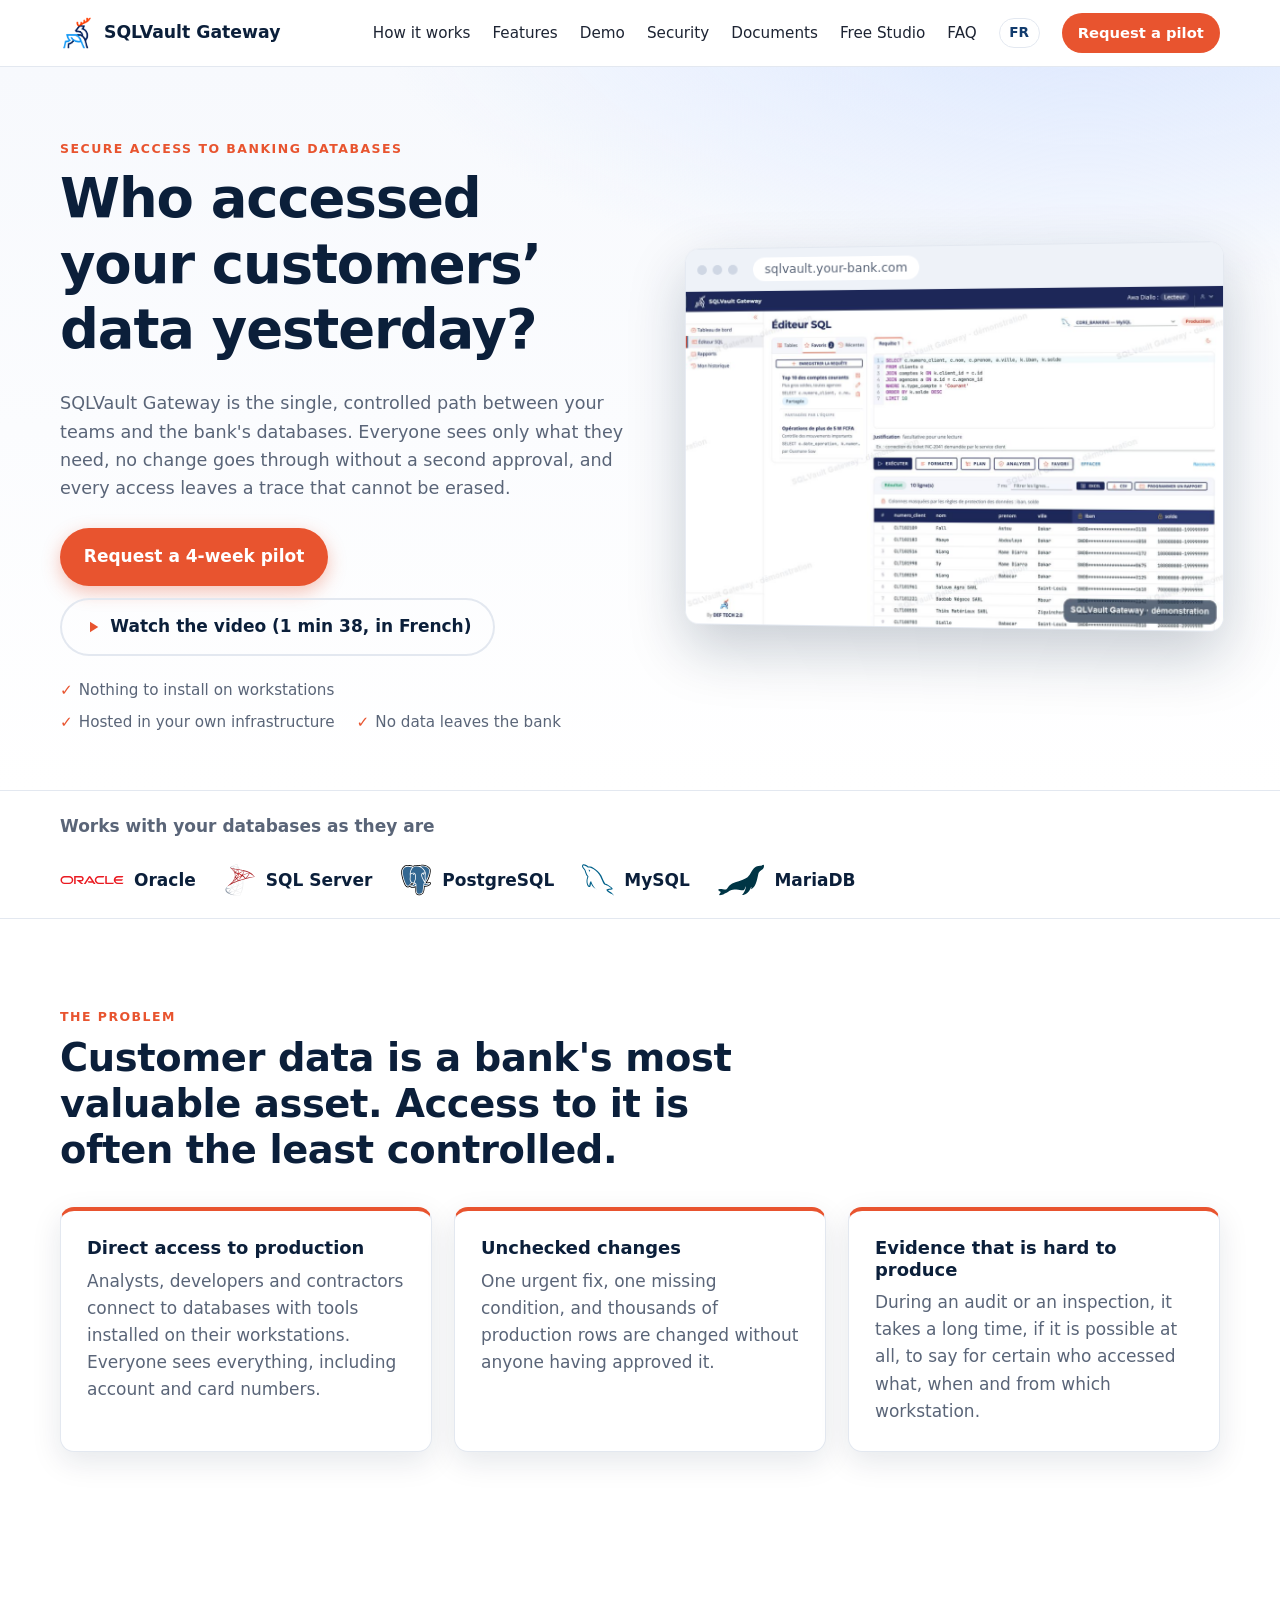
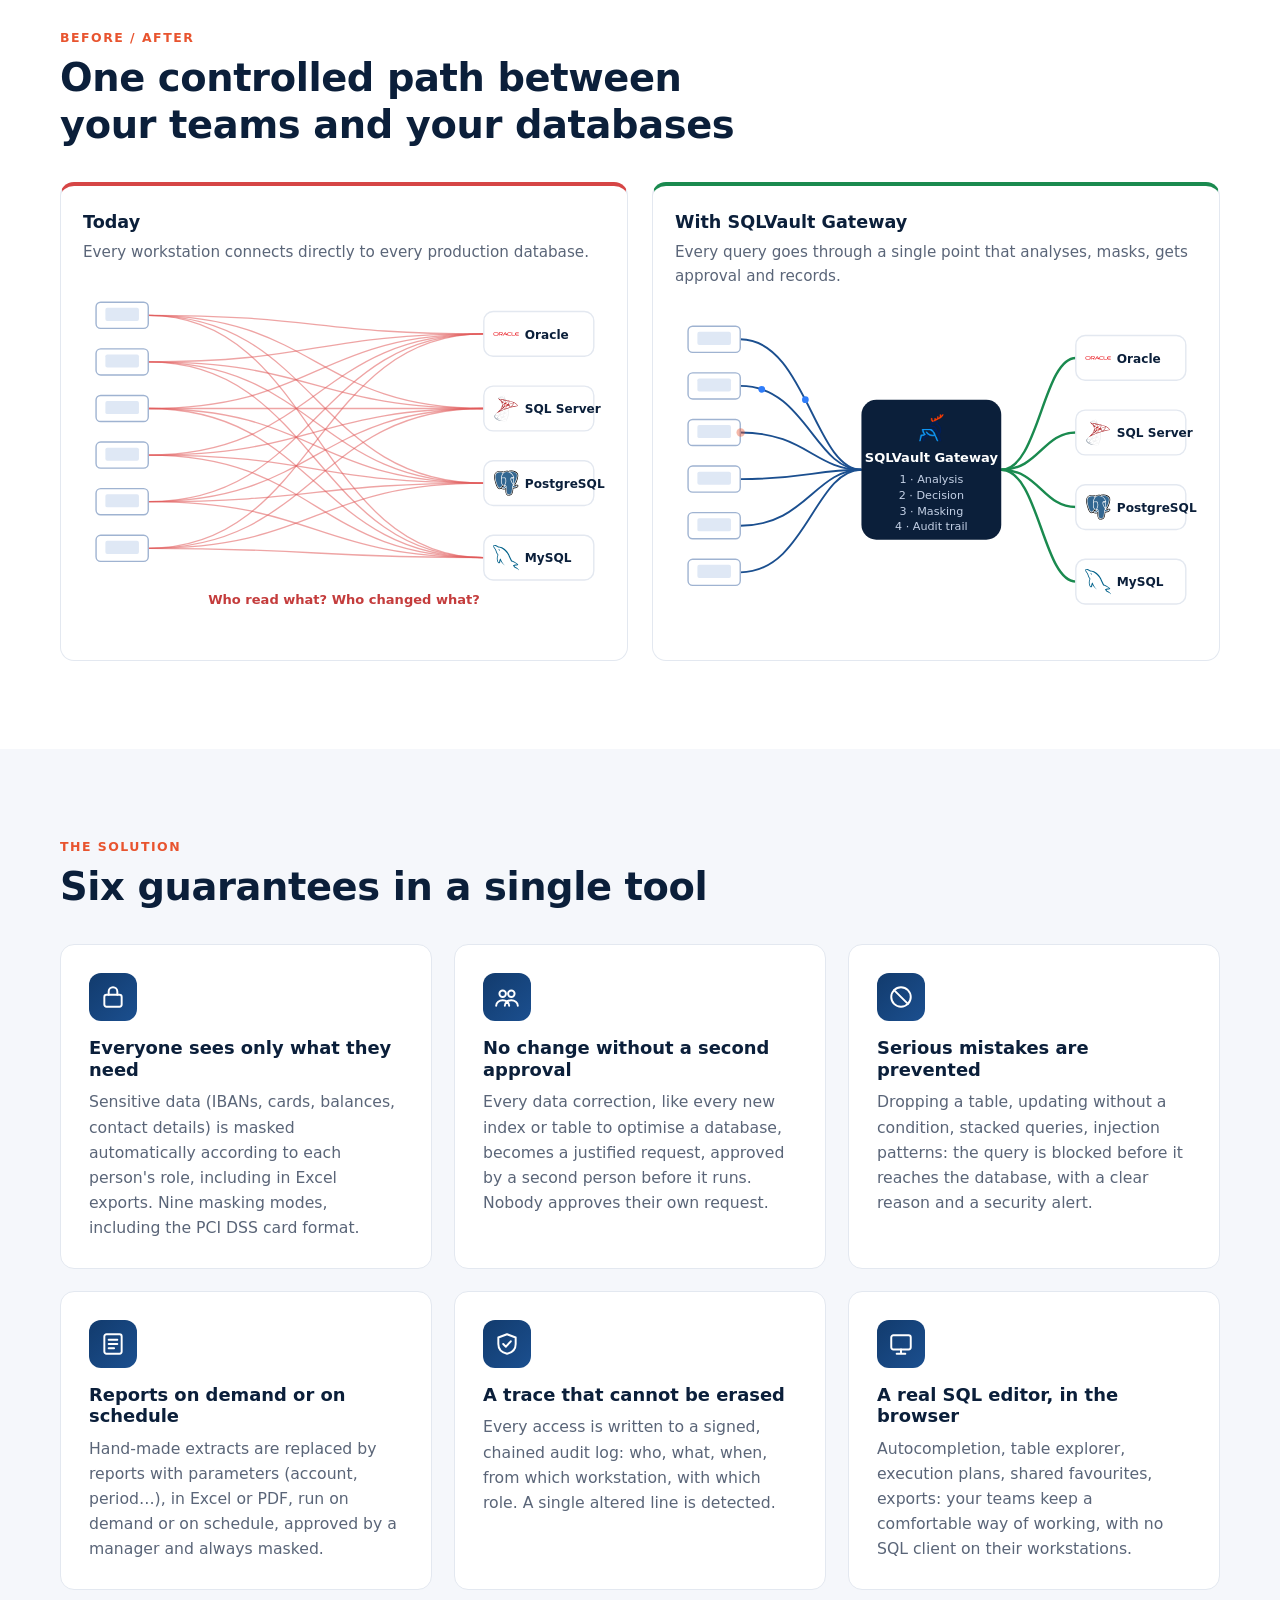
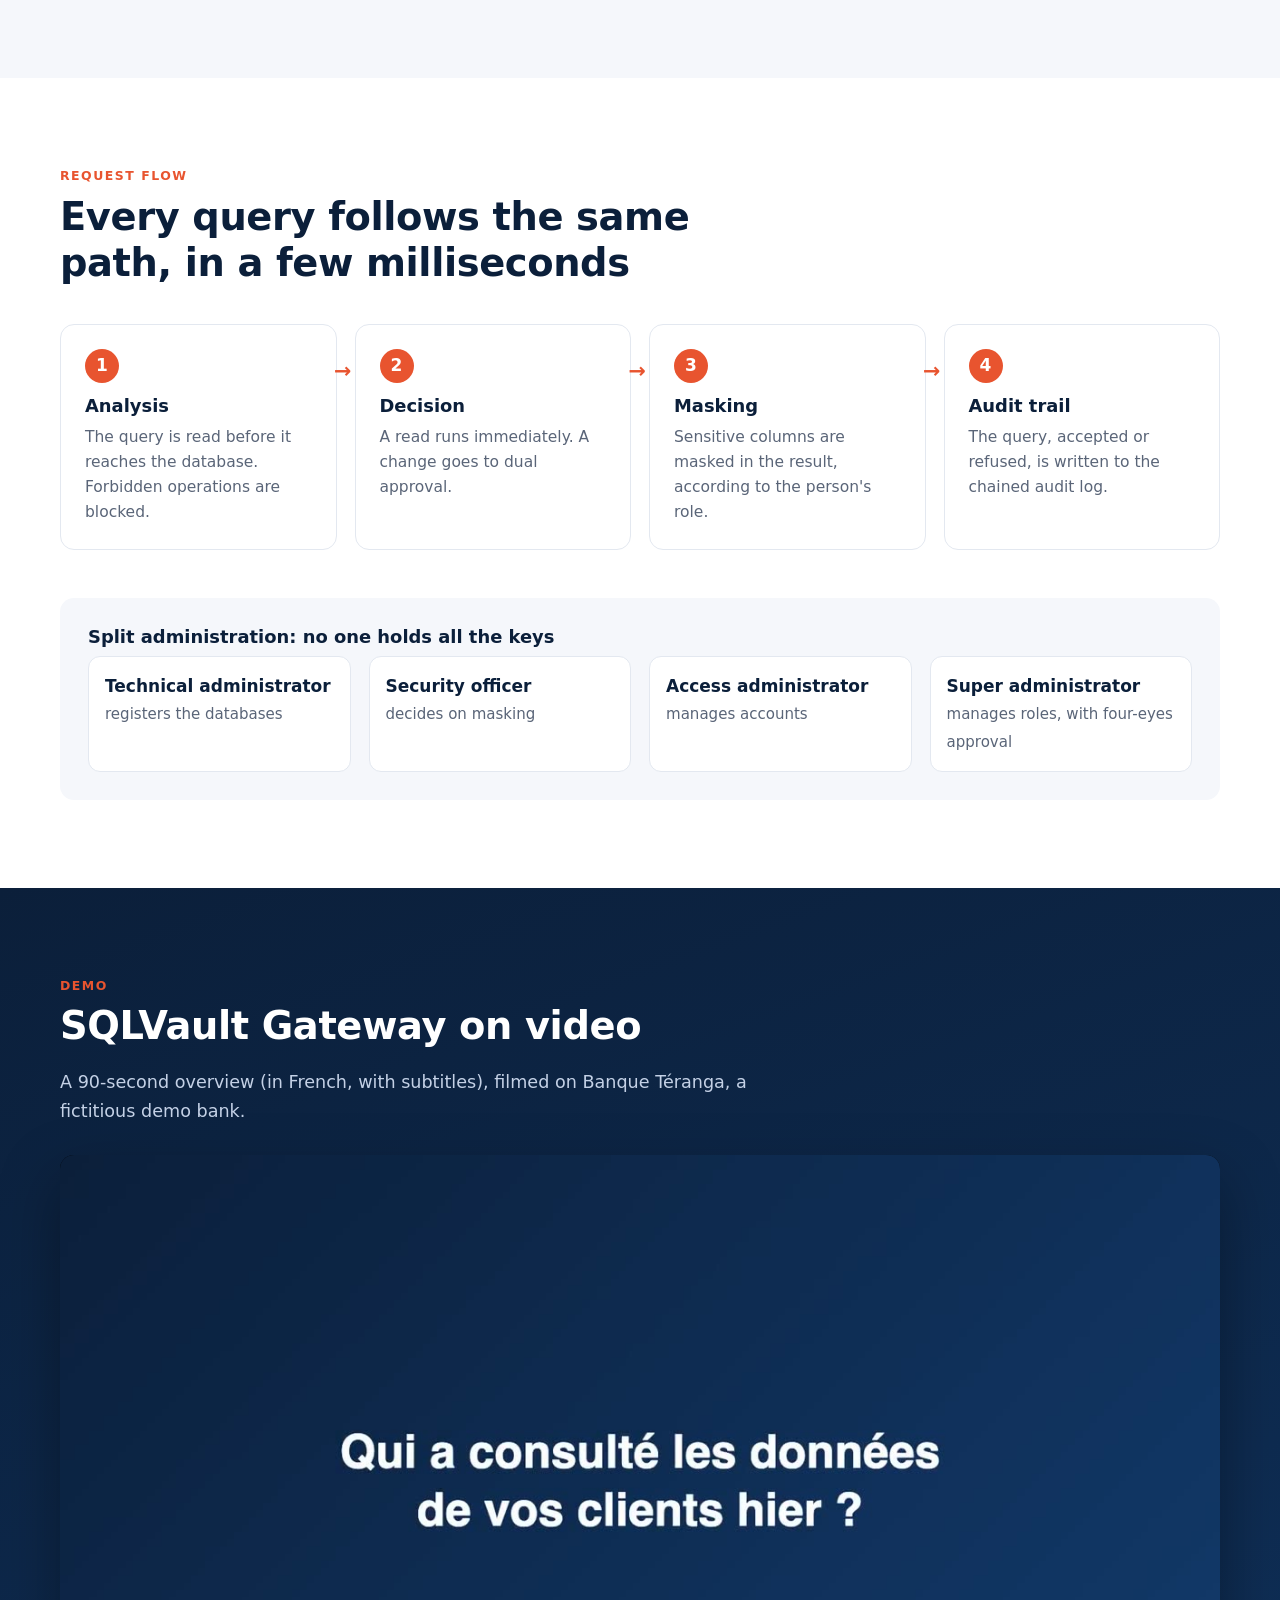
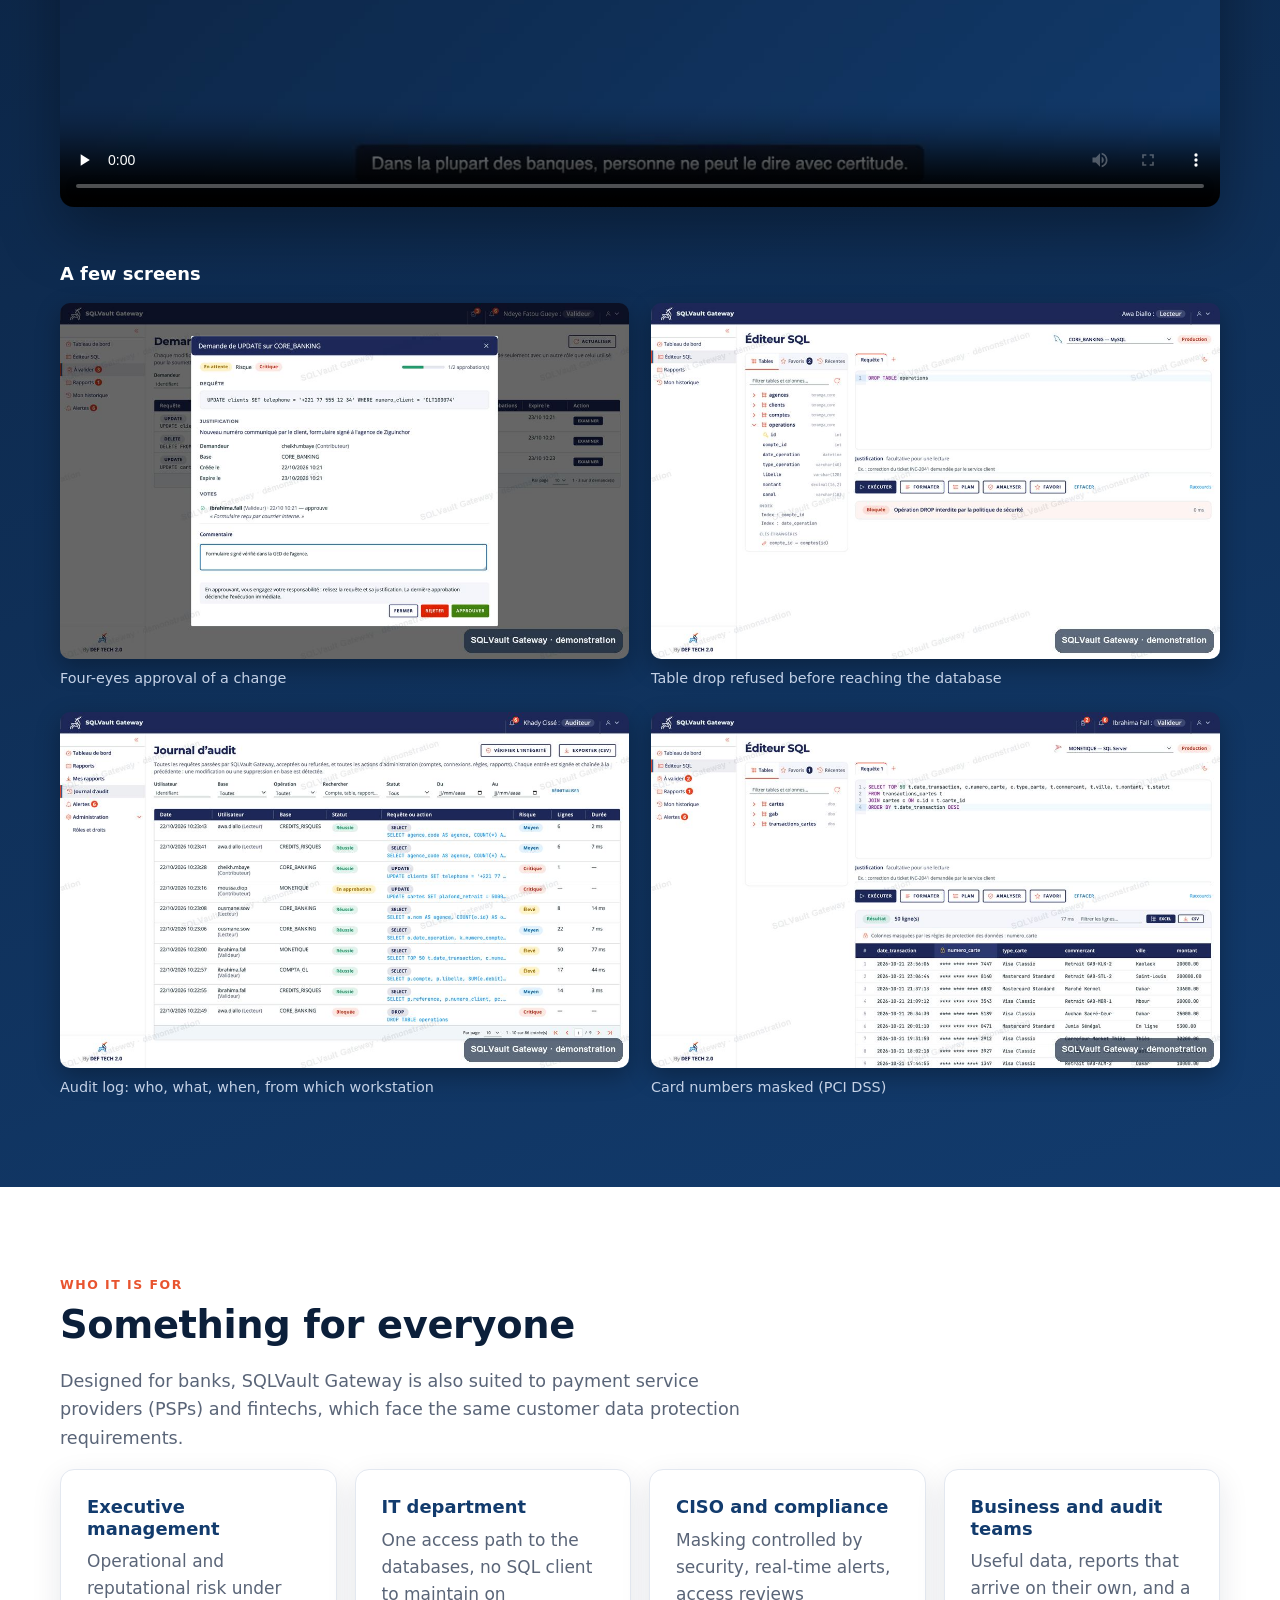
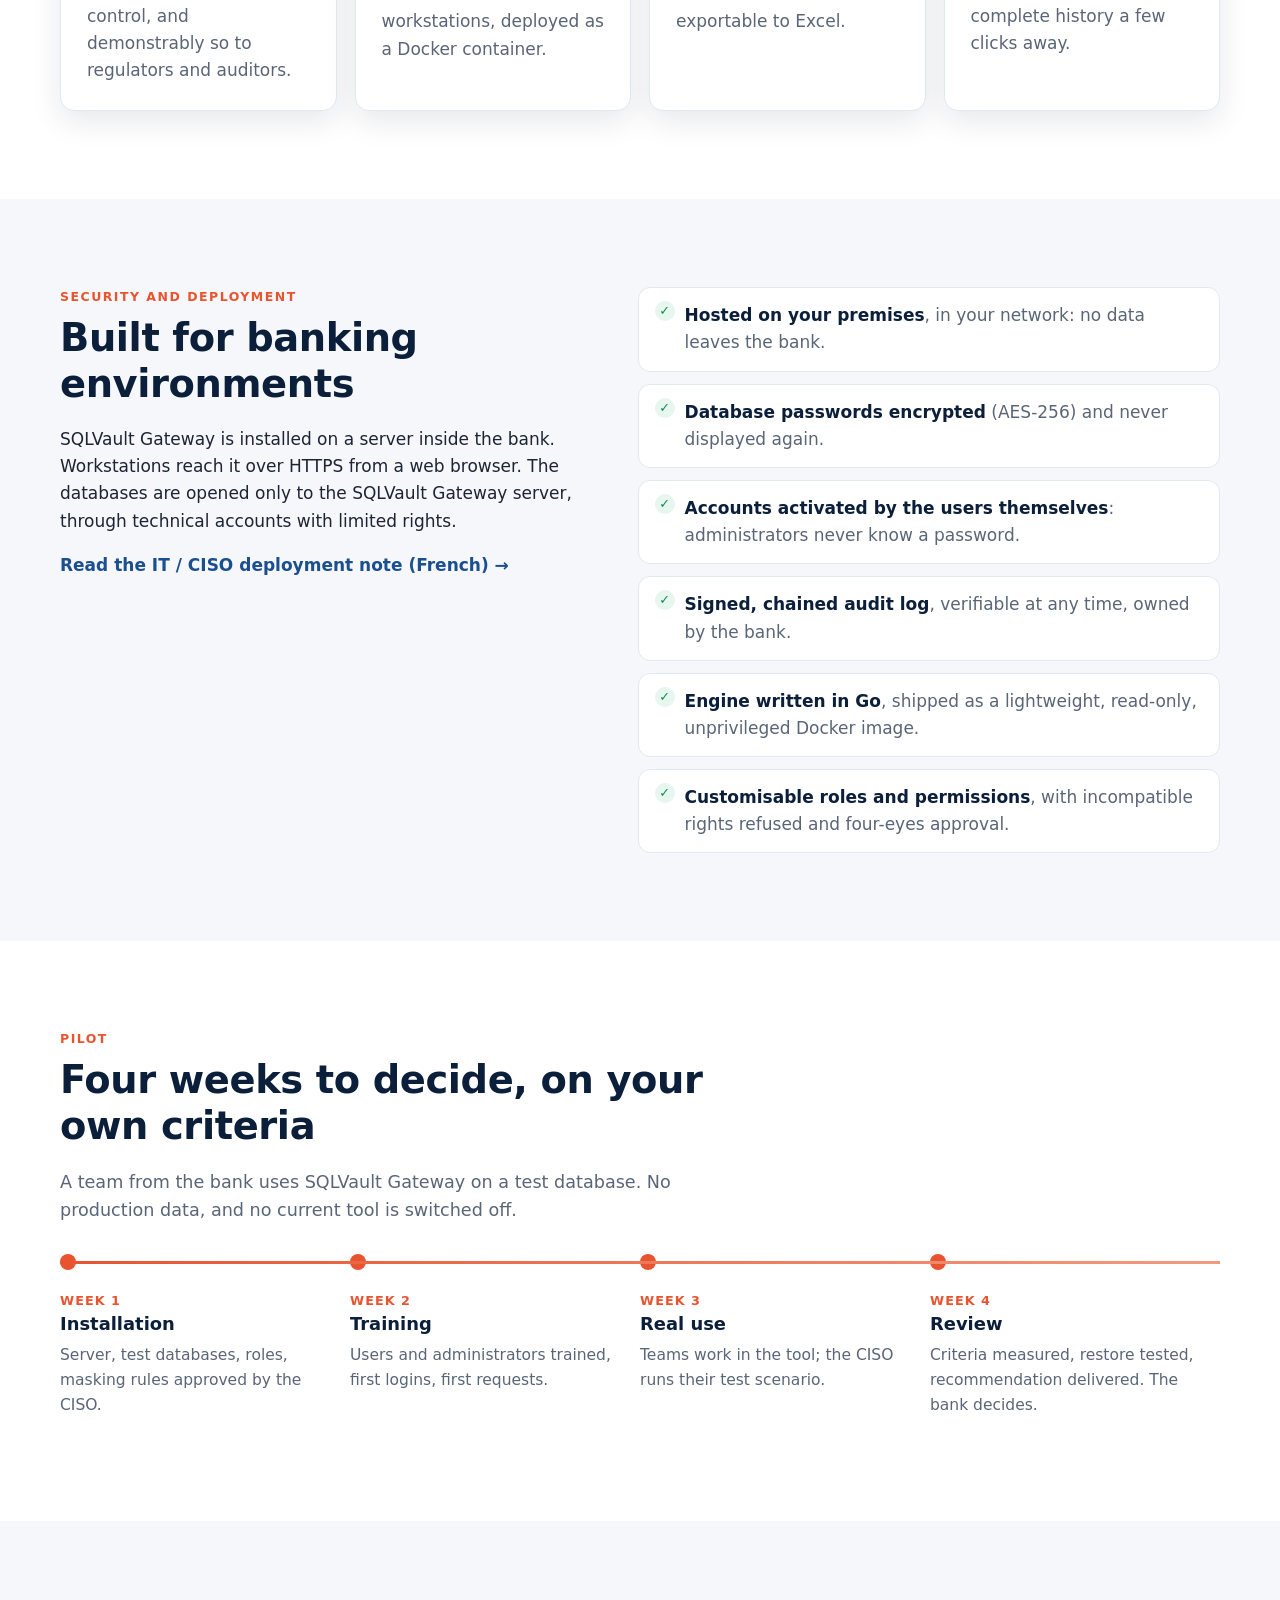
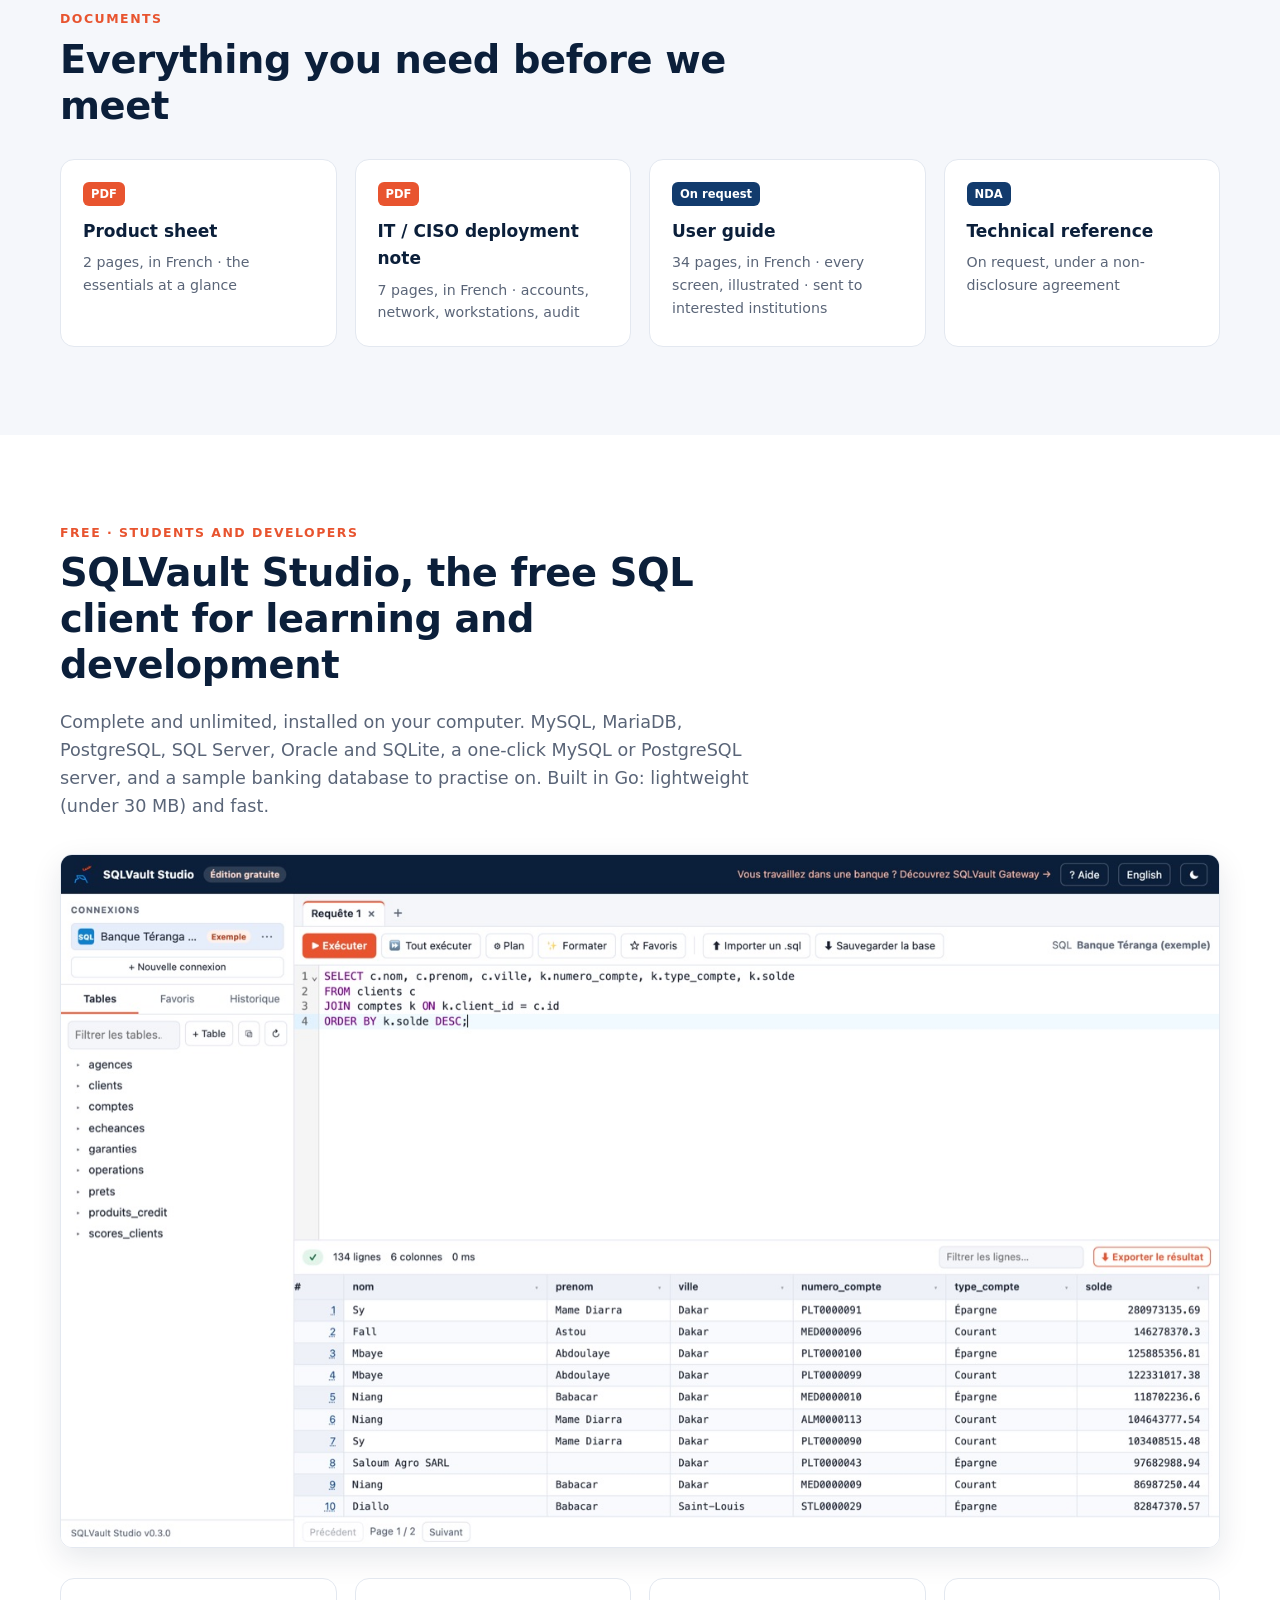
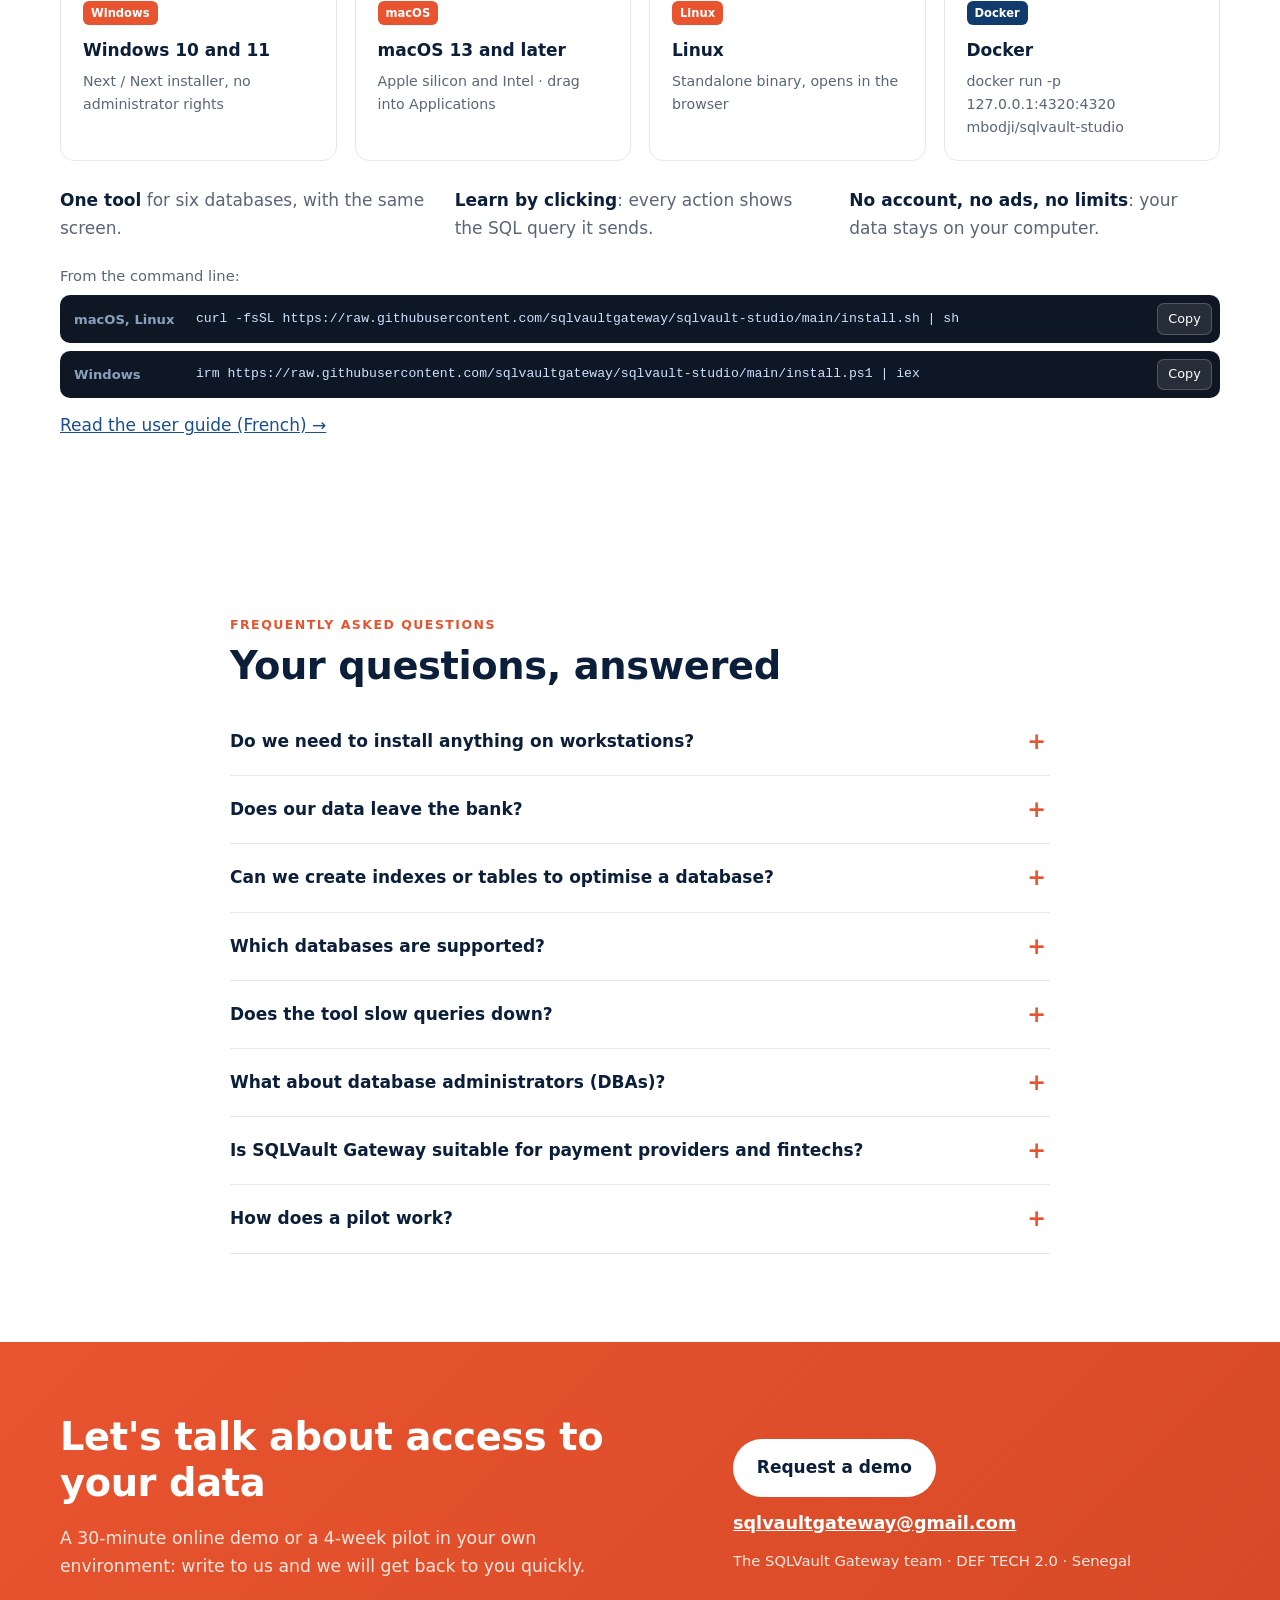
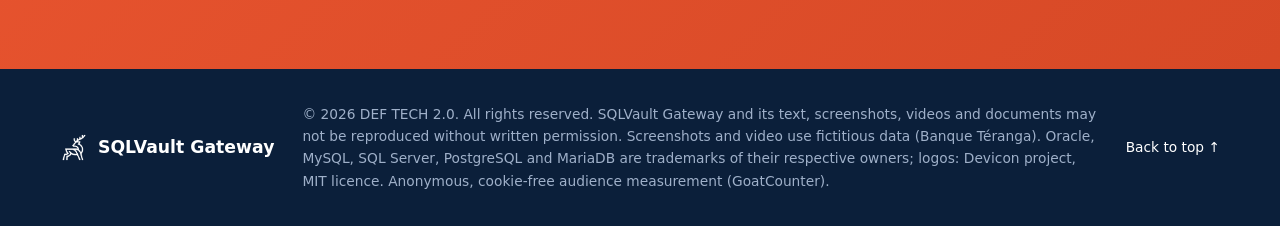
==== commit 887542ba: "Add files via upload" ====
--- a/en/index.html
+++ b/en/index.html
@@ -22,7 +22,7 @@
   <link rel="stylesheet" href="../assets/style.css">
   <script type="application/ld+json">
   {"@context":"https://schema.org","@type":"SoftwareApplication","name":"SQLVault Gateway","applicationCategory":"SecurityApplication",
-   "operatingSystem":"Linux (Docker)","description":"Secure access gateway for banking databases: masking, dual approval, scheduled reports, chained audit log.",
+   "operatingSystem":"Linux (Docker)","description":"Secure access gateway for banking databases: masking, dual approval, parameterised reports in Excel or PDF, chained audit log.",
    "publisher":{"@type":"Organization","name":"DEF TECH 2.0","email":"sqlvaultgateway@gmail.com"},"url":"https://sqlvaultgateway.github.io/en/","inLanguage":"en"}
   </script>
 </head>
@@ -155,7 +155,7 @@
       <article class="feature">
         <span class="ico"><svg viewBox="0 0 24 24"><circle cx="8" cy="9" r="3"/><circle cx="16" cy="9" r="3"/><path d="M2 20c0-3 3-5 6-5s6 2 6 5M10 20c0-3 3-5 6-5s6 2 6 5"/></svg></span>
         <h3>No change without a second approval</h3>
-        <p>Every data correction becomes a justified request, approved by a second person before it runs. Nobody approves their own request.</p>
+        <p>Every data correction, like every new index or table to optimise a database, becomes a justified request, approved by a second person before it runs. Nobody approves their own request.</p>
       </article>
       <article class="feature">
         <span class="ico"><svg viewBox="0 0 24 24"><circle cx="12" cy="12" r="9"/><path d="M5.6 5.6l12.8 12.8"/></svg></span>
@@ -164,8 +164,8 @@
       </article>
       <article class="feature">
         <span class="ico"><svg viewBox="0 0 24 24"><rect x="4" y="3" width="16" height="18" rx="2"/><path d="M8 8h8M8 12h8M8 16h5"/></svg></span>
-        <h3>Automated, secure reports</h3>
-        <p>Hand-made extracts are replaced by scheduled Excel reports, approved by a manager, always masked, and downloadable by authorised colleagues.</p>
+        <h3>Reports on demand or on schedule</h3>
+        <p>Hand-made extracts are replaced by reports with parameters (account, period…), in Excel or PDF, run on demand or on schedule, approved by a manager and always masked.</p>
       </article>
       <article class="feature">
         <span class="ico"><svg viewBox="0 0 24 24"><path d="M12 3l8 3v6c0 5-3.5 8-8 9-4.5-1-8-4-8-9V6z"/><path d="M8.5 12l2.5 2.5 4.5-5"/></svg></span>
@@ -295,7 +295,7 @@
   <div class="wrap">
     <p class="kicker">Free · students and developers</p>
     <h2>SQLVault Studio, the free SQL client for learning and development</h2>
-    <p class="sub">Complete and unlimited, installed on your computer. MySQL, MariaDB, PostgreSQL, SQL Server, Oracle and SQLite, a one-click MySQL or PostgreSQL server, and a sample banking database to practise on.</p>
+    <p class="sub">Complete and unlimited, installed on your computer. MySQL, MariaDB, PostgreSQL, SQL Server, Oracle and SQLite, a one-click MySQL or PostgreSQL server, and a sample banking database to practise on. Built in Go: lightweight (under 30 MB) and fast.</p>
     <figure class="studio-shot"><img loading="lazy" src="../assets/img/studio.jpg" alt="SQLVault Studio: a query on the Banque Téranga sample database" width="1400" height="836"></figure>
     <div class="docs">
       <a class="doc" href="https://github.com/sqlvaultgateway/sqlvault-studio/releases/latest" rel="noopener"><span class="pdf">Windows</span><strong>Windows 10 and 11</strong><small>Next / Next installer, no administrator rights</small></a>
@@ -324,9 +324,10 @@
     <h2>Your questions, answered</h2>
     <details><summary>Do we need to install anything on workstations?</summary><p>No. A recent browser is enough. SQLVault Gateway is installed on a server inside the bank and used over HTTPS.</p></details>
     <details><summary>Does our data leave the bank?</summary><p>No. The tool is hosted in your infrastructure, and DEF TECH does not need access to your data, including during the pilot.</p></details>
+    <details><summary>Can we create indexes or tables to optimise a database?</summary><p>Yes, on the databases where the bank allows it. Creating a table or an index, adding a column or refreshing statistics goes through the same dual approval as a data change, and runs without blocking production: if the table is busy, the change is abandoned instead of making users wait. Dropping a table, emptying it or altering a column is always refused.</p></details>
     <details><summary>Which databases are supported?</summary><p>Oracle, SQL Server, PostgreSQL, MySQL and MariaDB, with or without TLS encryption. The same screen and the same rules apply to all of them.</p></details>
     <details><summary>Does the tool slow queries down?</summary><p>Analysis and masking add a few milliseconds. Large results are streamed, and full exports are produced on the server.</p></details>
-    <details><summary>What about database administrators (DBAs)?</summary><p>Schema changes and emergency access go through dedicated, recorded channels (bastion host, password vault). The IT / CISO note describes the full set-up.</p></details>
+    <details><summary>What about database administrators (DBAs)?</summary><p>Routine optimisations (indexes, work tables, statistics) can go through SQLVault Gateway, with dual approval. Application migrations and emergency access go through dedicated, recorded channels (bastion host, password vault). The IT / CISO note describes the full set-up.</p></details>
     <details><summary>Is SQLVault Gateway suitable for payment providers and fintechs?</summary><p>Yes. Designed for banks, it meets the same needs at payment service providers (PSPs), e-money institutions and fintechs: card and account data masked, changes approved by a second person, proof of access for audits and regulators.</p></details>
     <details><summary>How does a pilot work?</summary><p>Four weeks on a test database, with 5 to 10 users and success criteria agreed on day one with your IT department and your CISO.</p></details>
   </div>
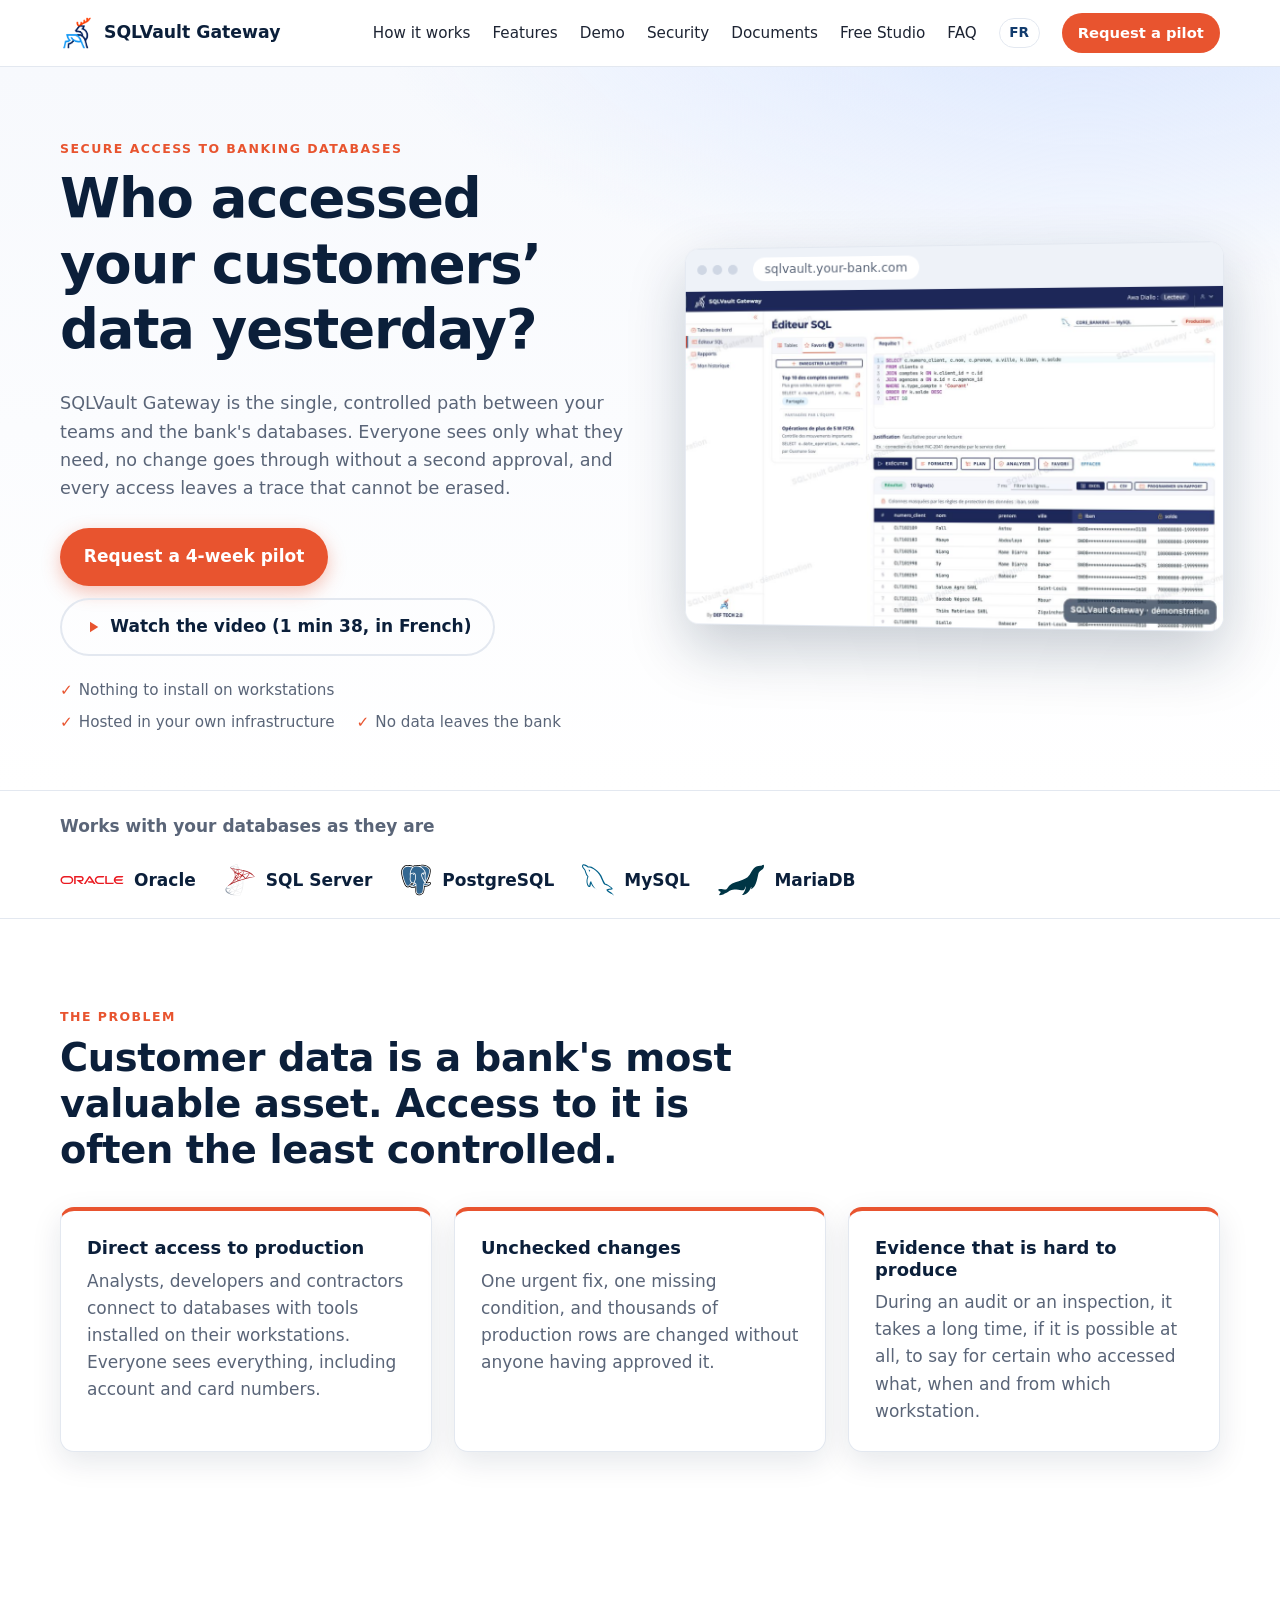
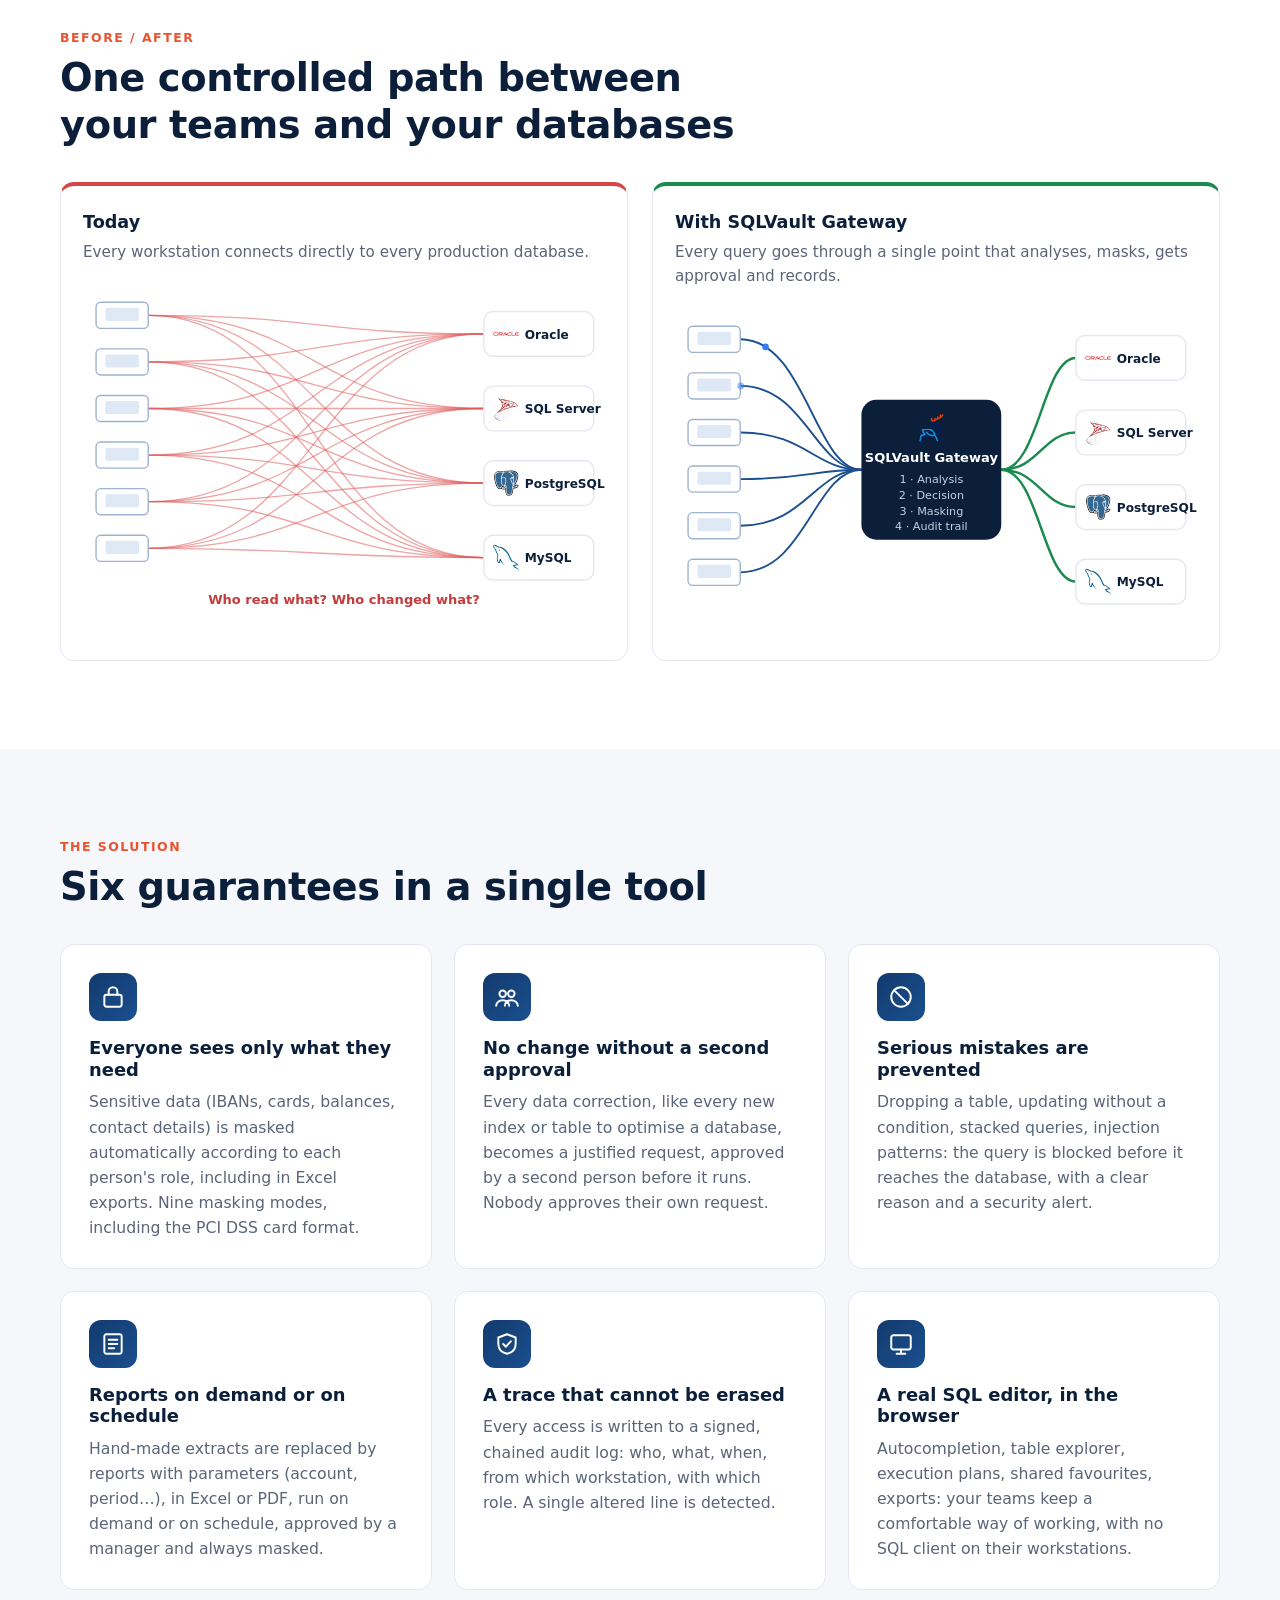
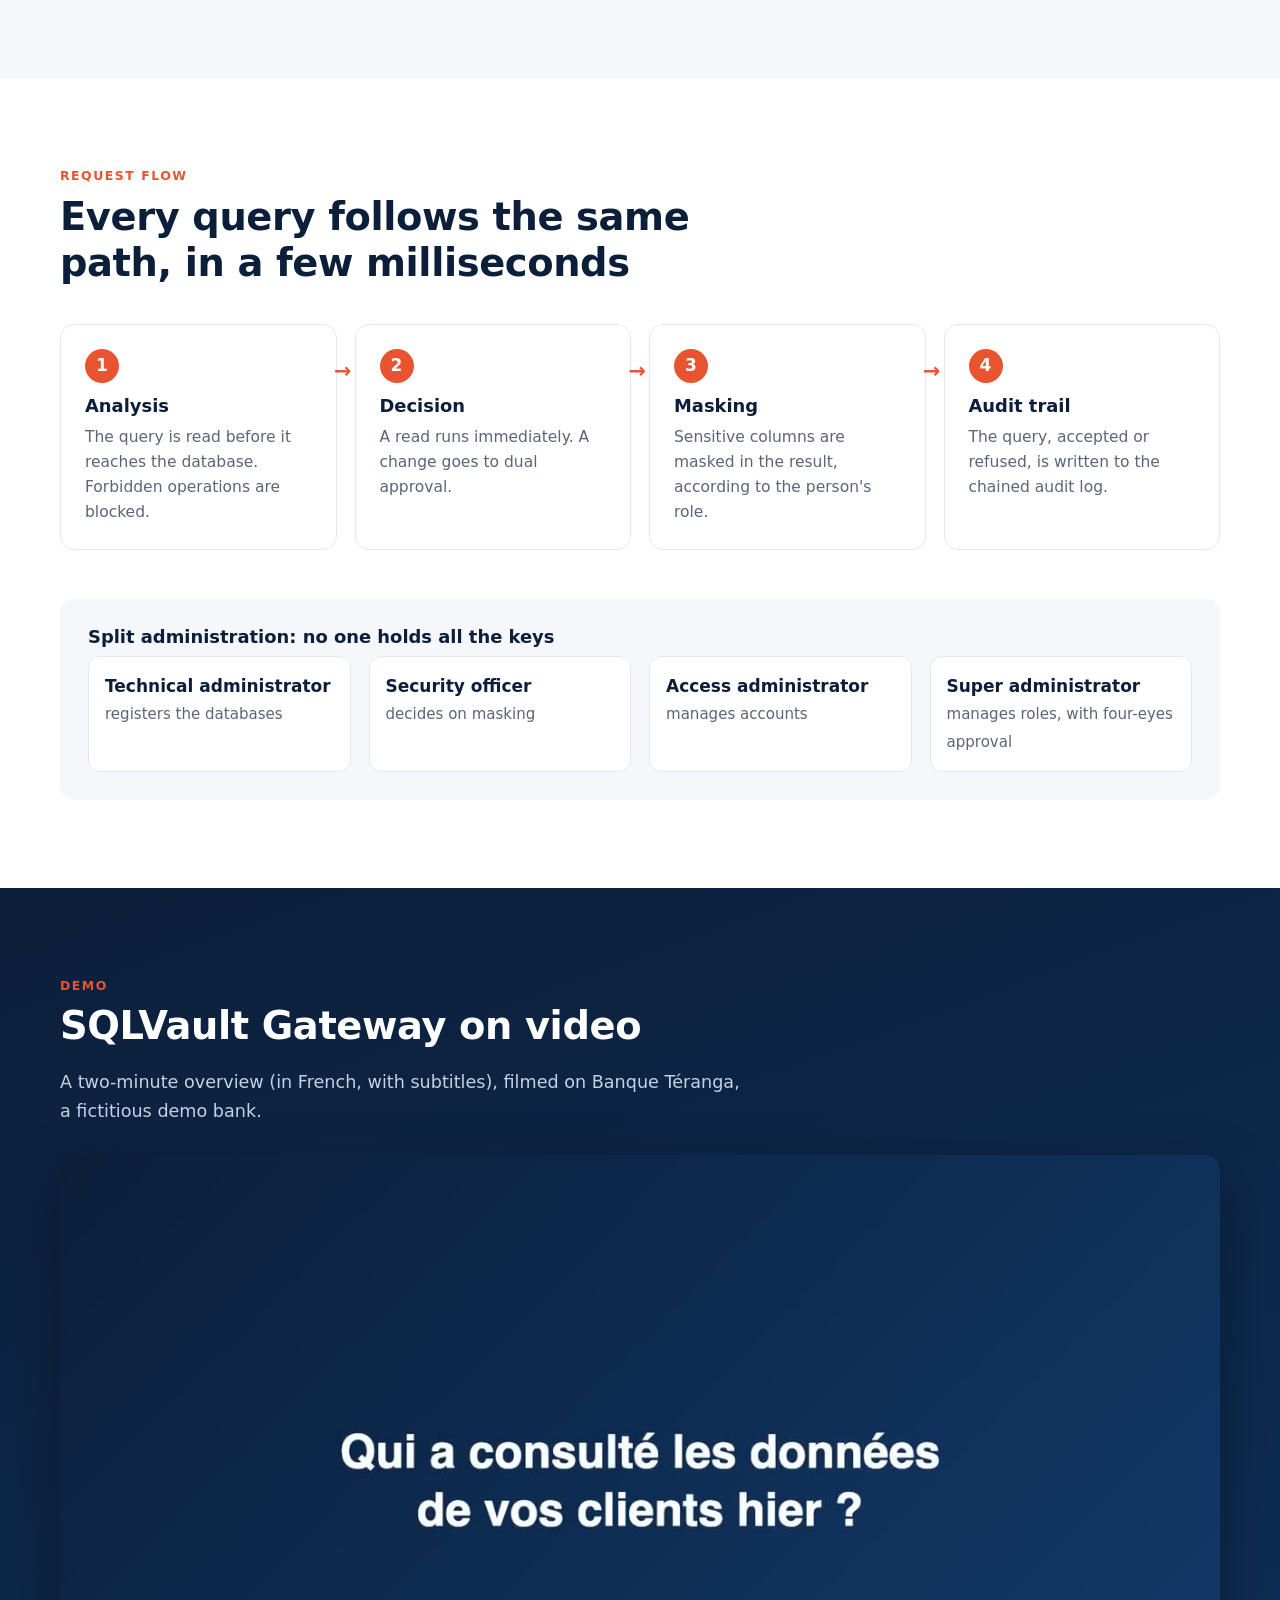
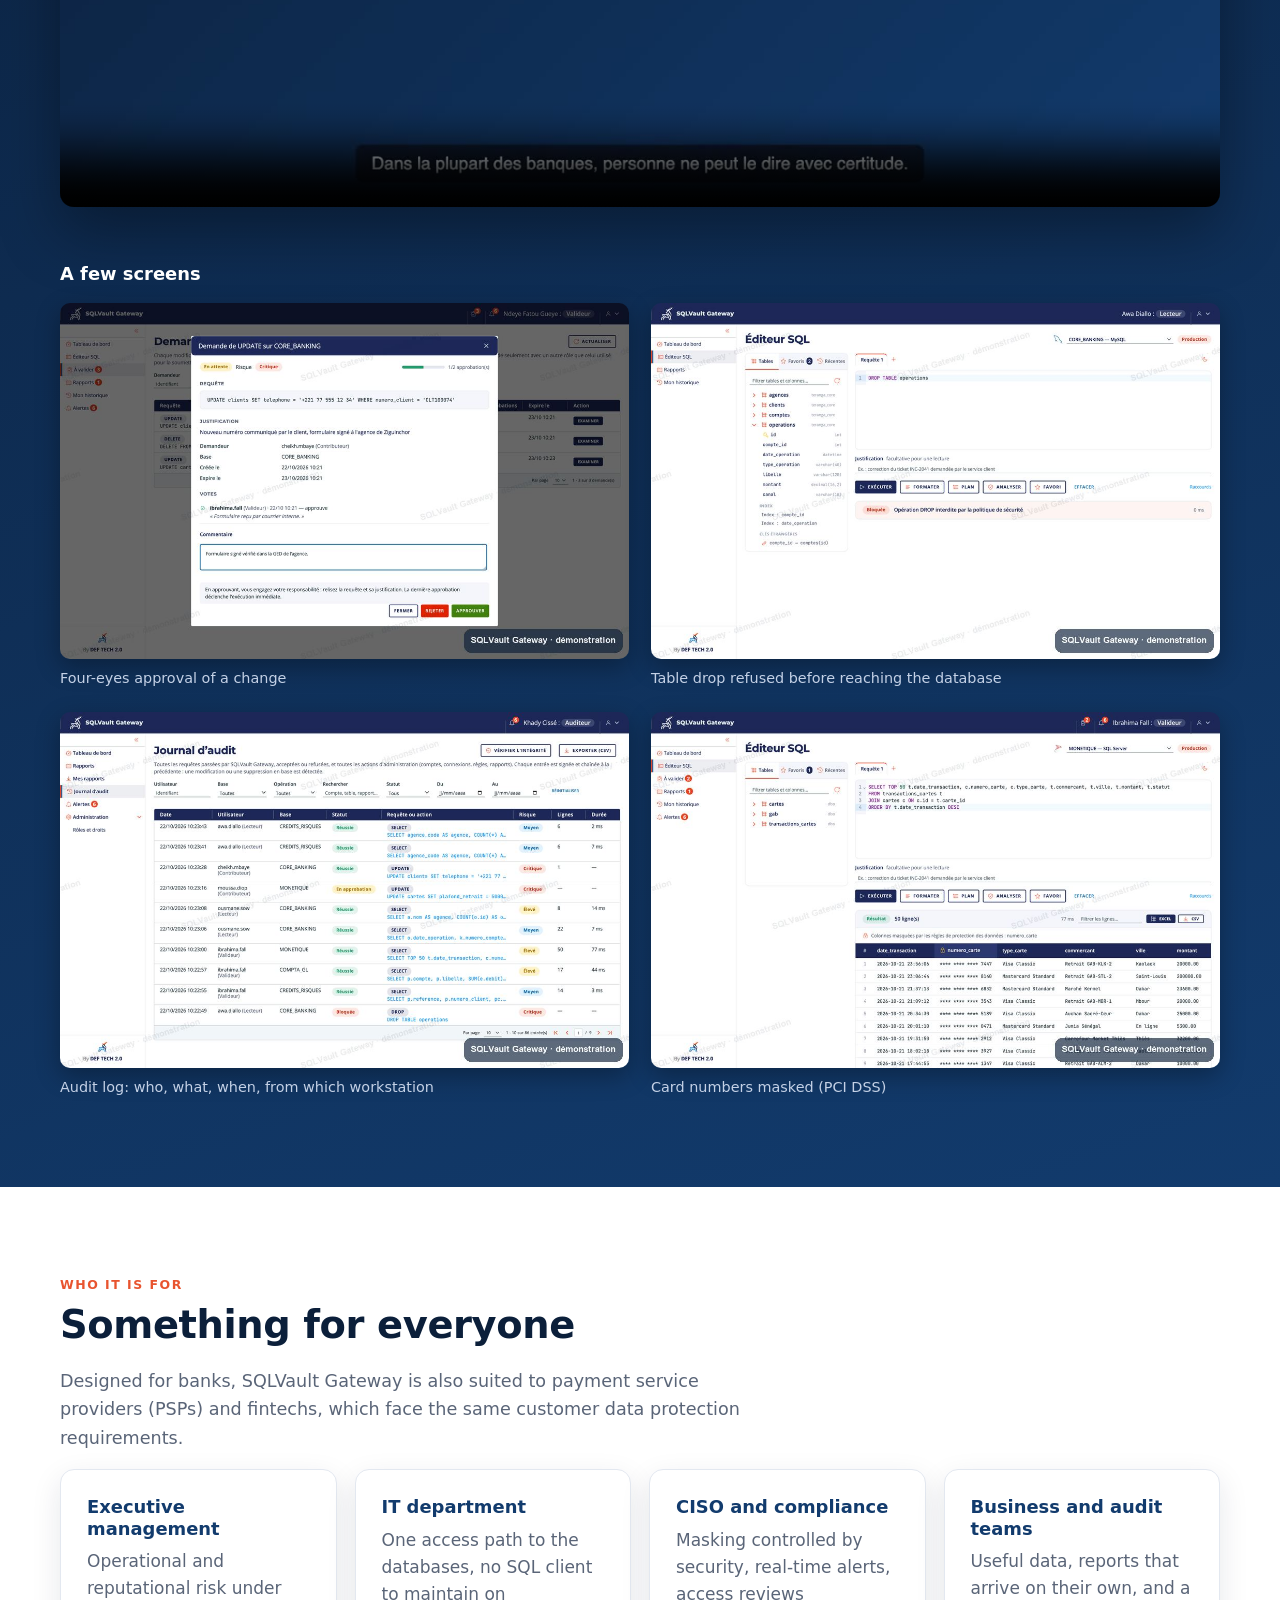
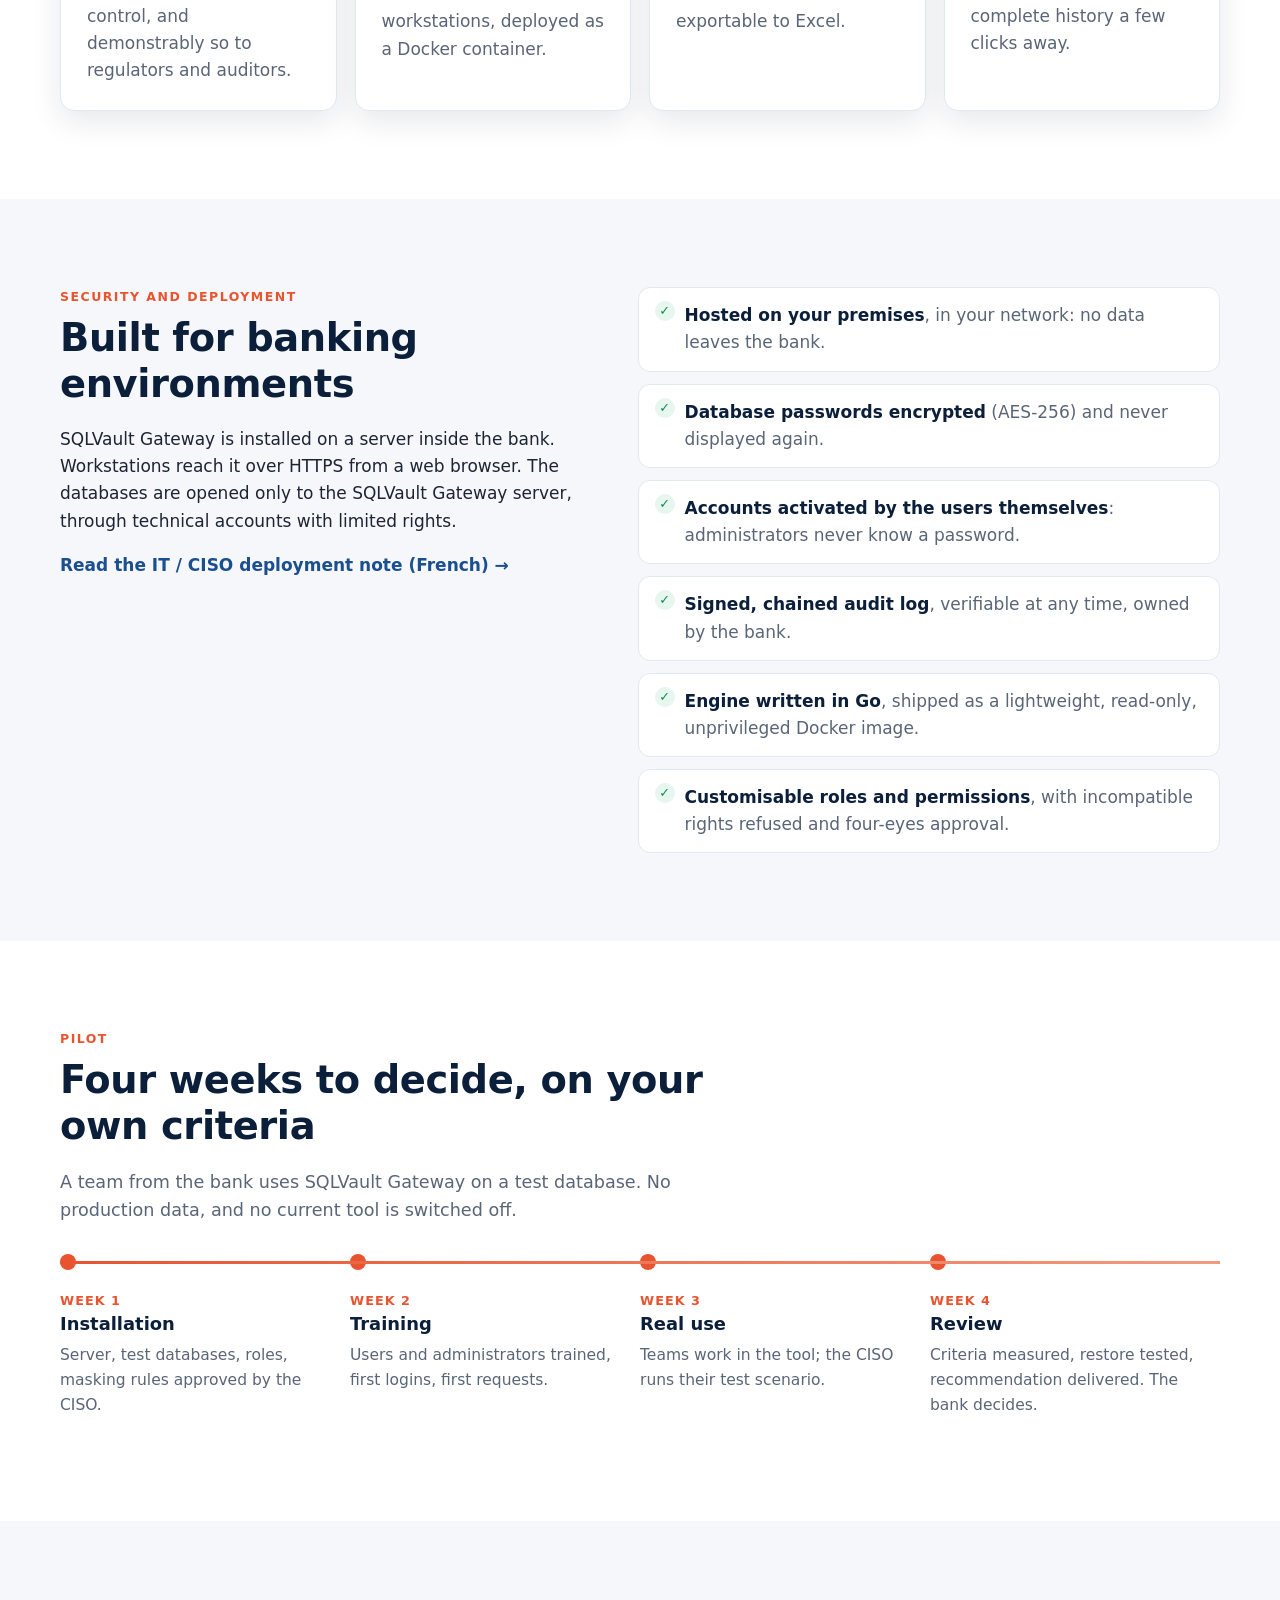
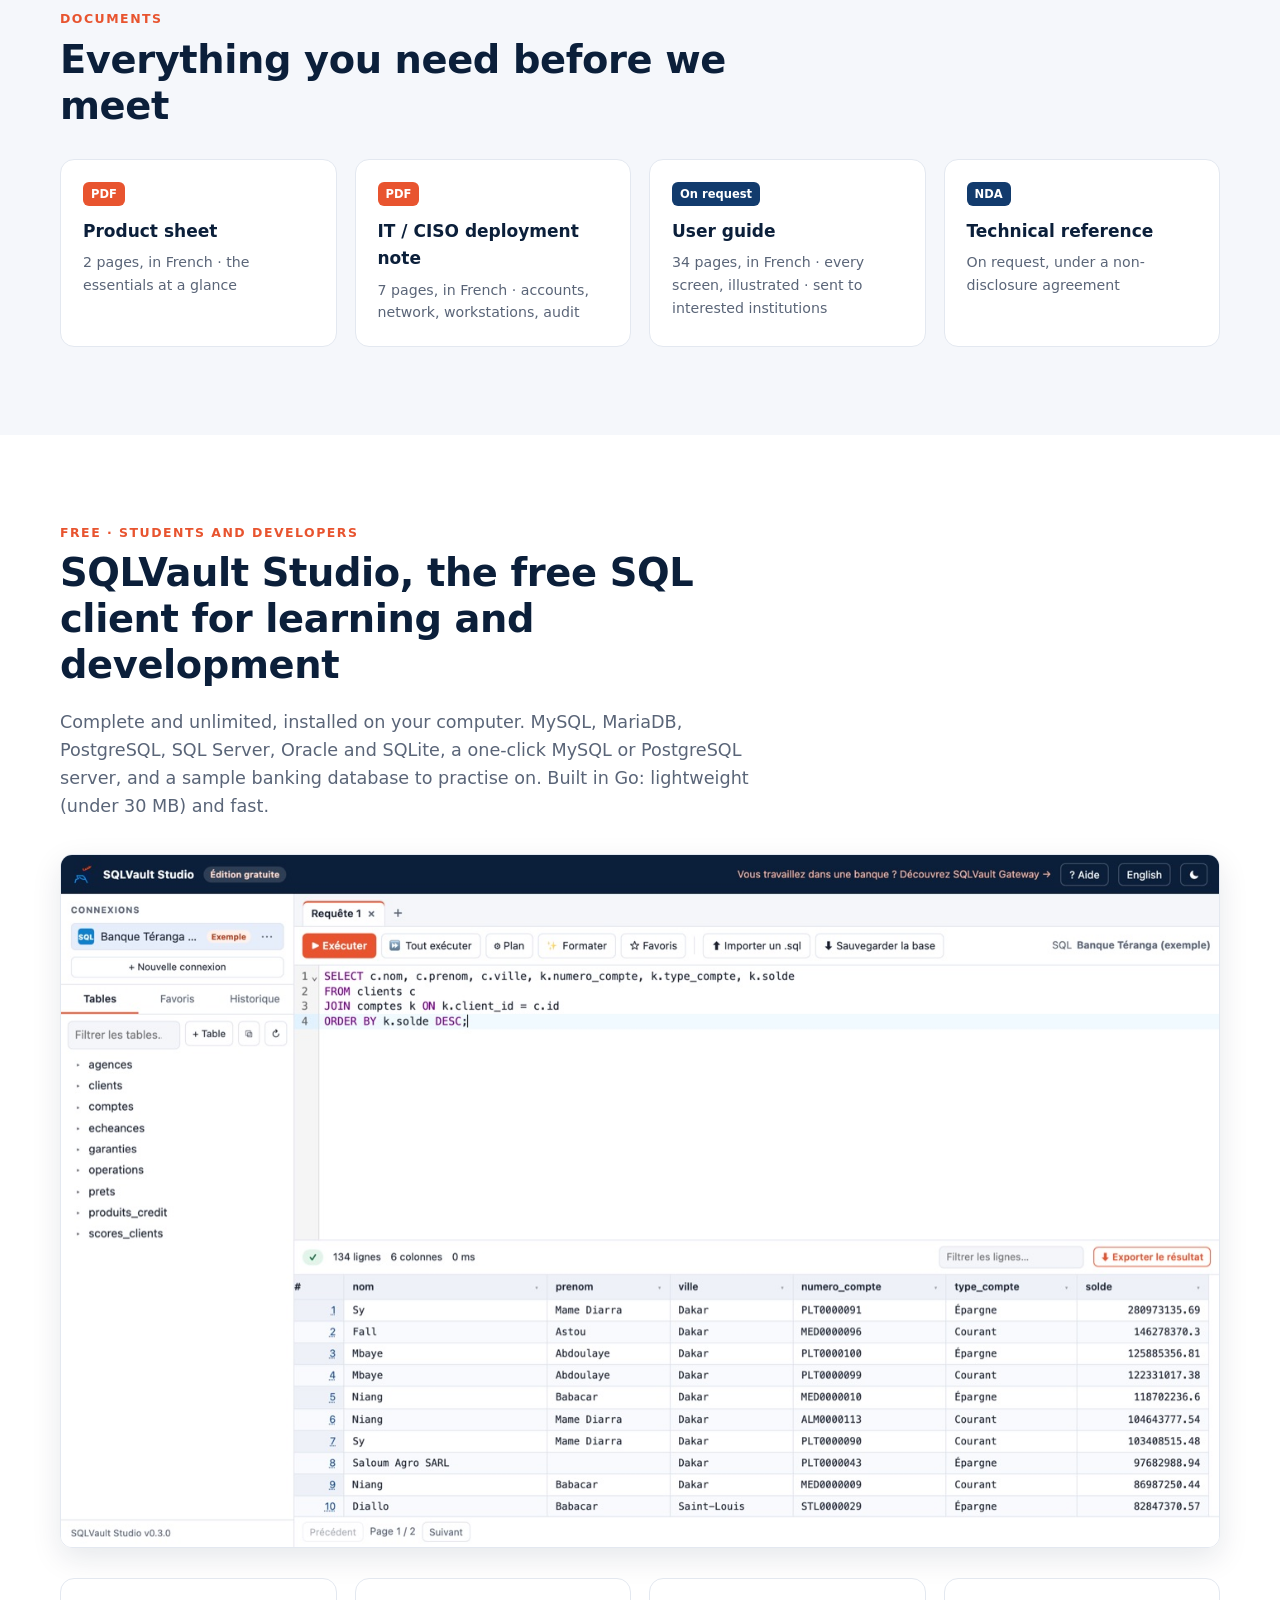
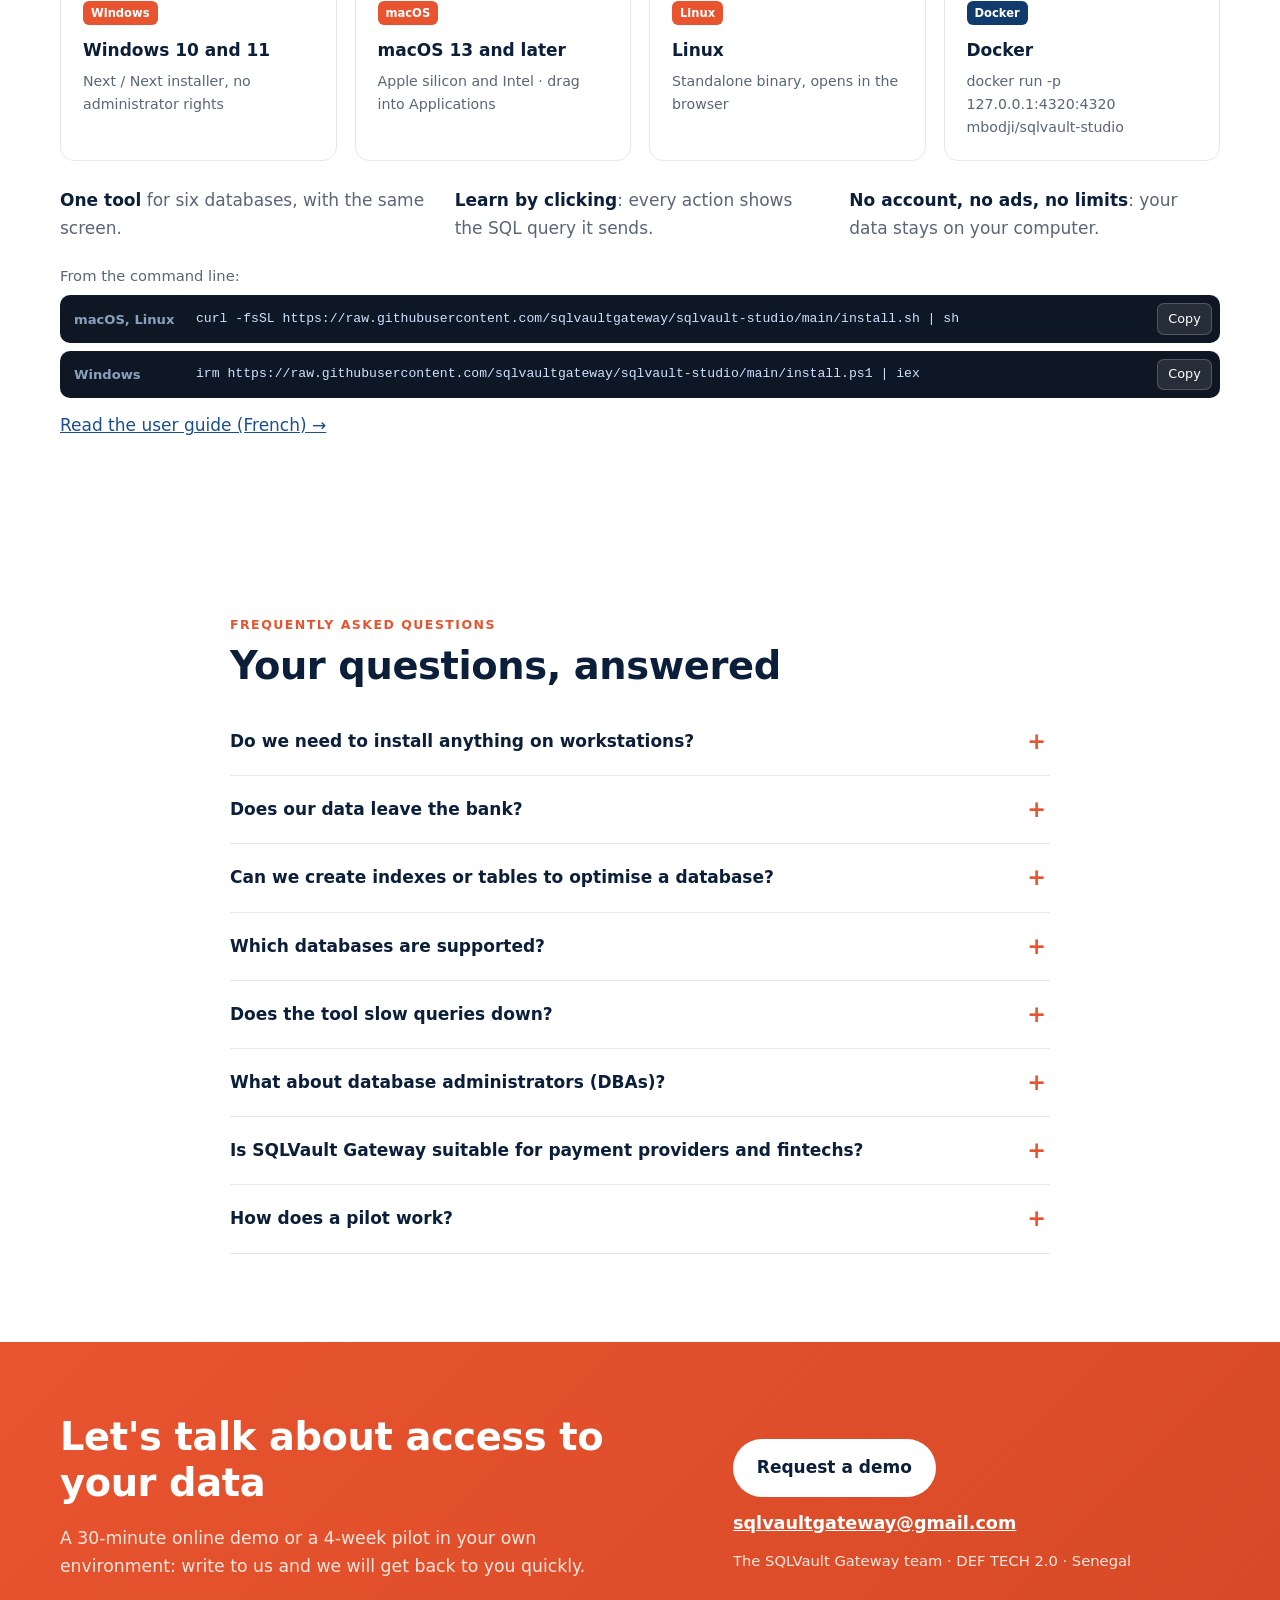
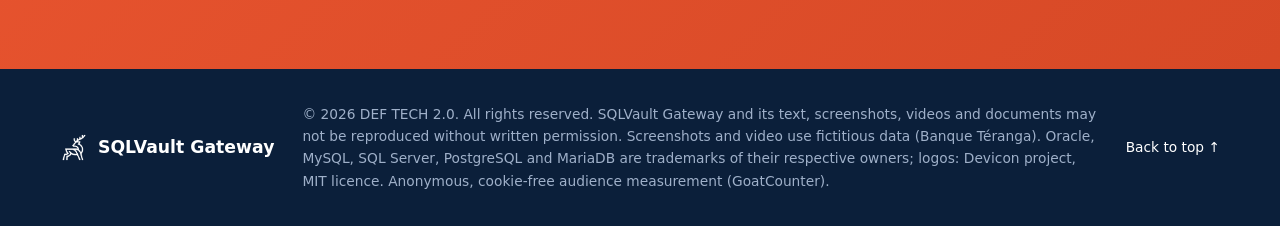
==== commit 4b5a263a: "Add files via upload" ====
--- a/en/index.html
+++ b/en/index.html
@@ -209,7 +209,7 @@
   <div class="wrap">
     <p class="kicker">Demo</p>
     <h2>SQLVault Gateway on video</h2>
-    <p class="sub">A 90-second overview (in French, with subtitles), filmed on Banque Téranga, a fictitious demo bank.</p>
+    <p class="sub">A two-minute overview (in French, with subtitles), filmed on Banque Téranga, a fictitious demo bank.</p>
     <div class="video">
       <video controls preload="none" poster="../assets/img/video-poster.jpg" playsinline>
         <source src="../assets/video/presentation.mp4" type="video/mp4">
